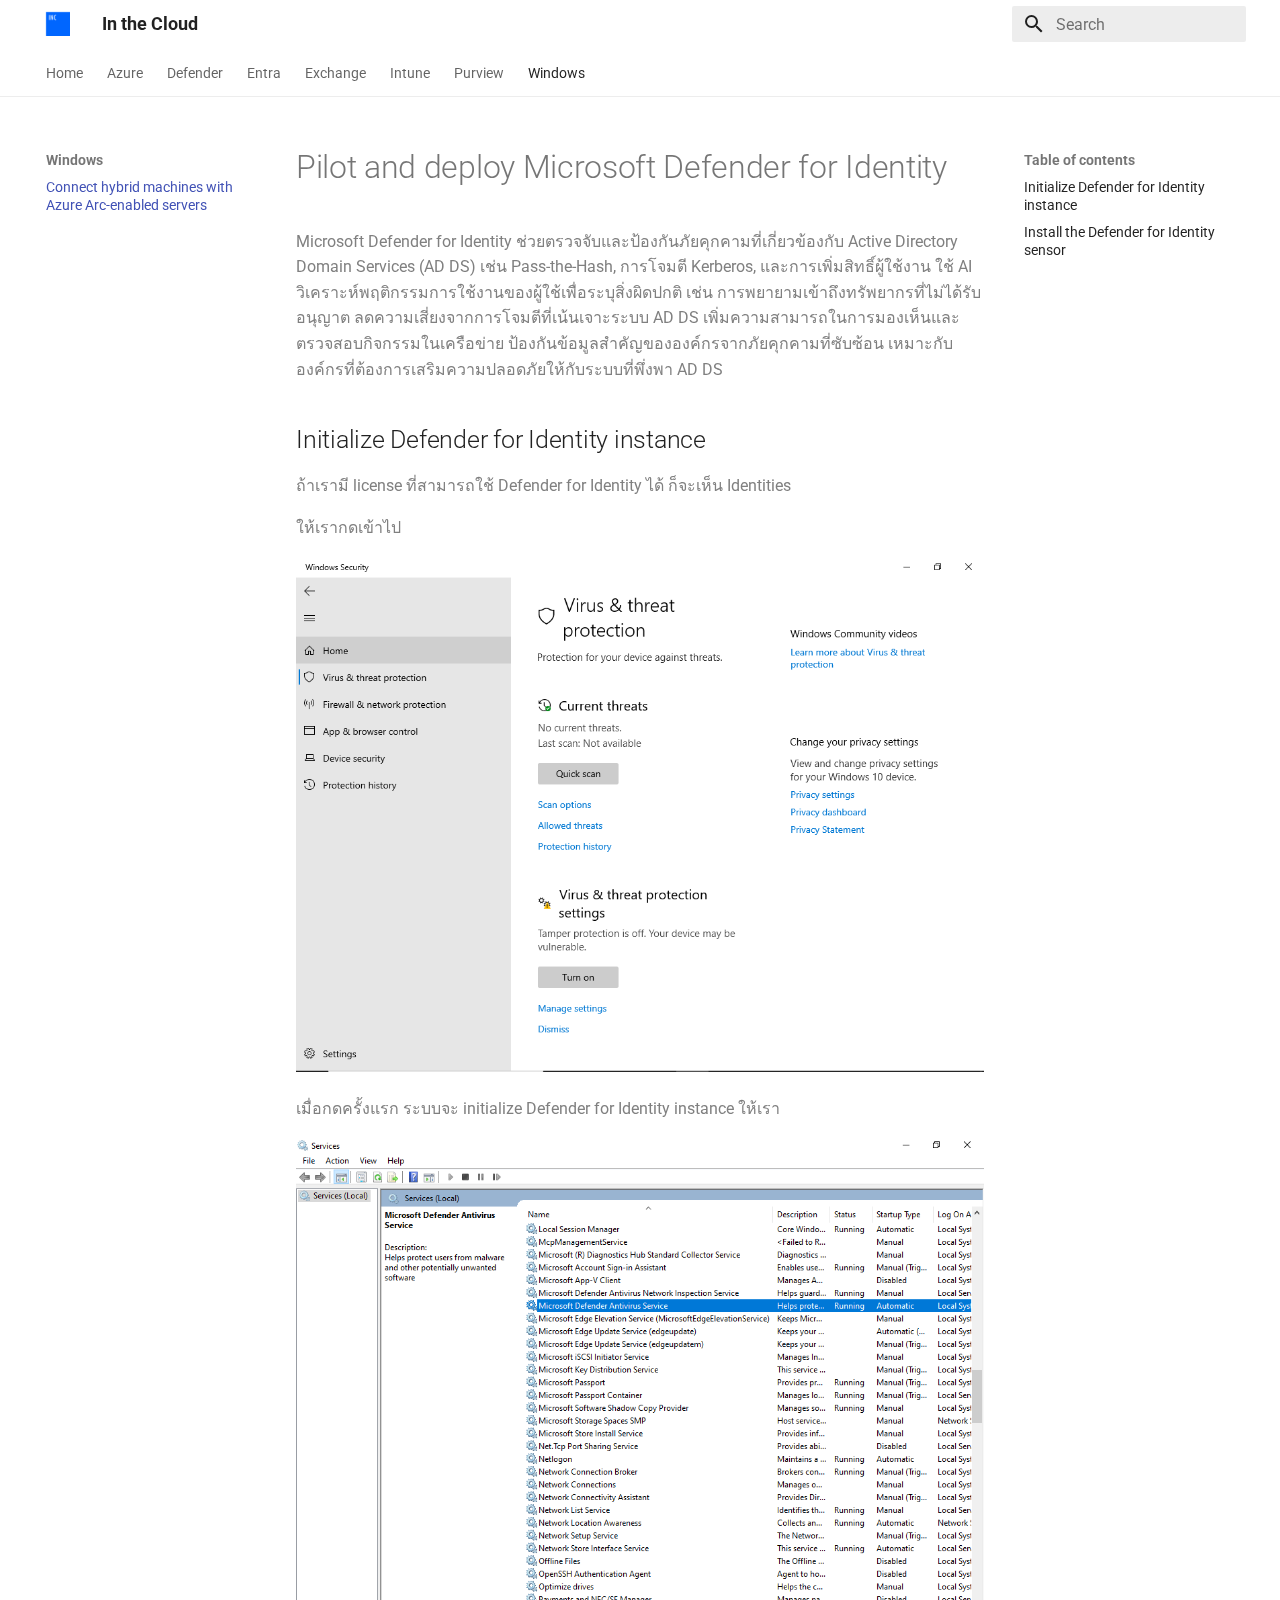
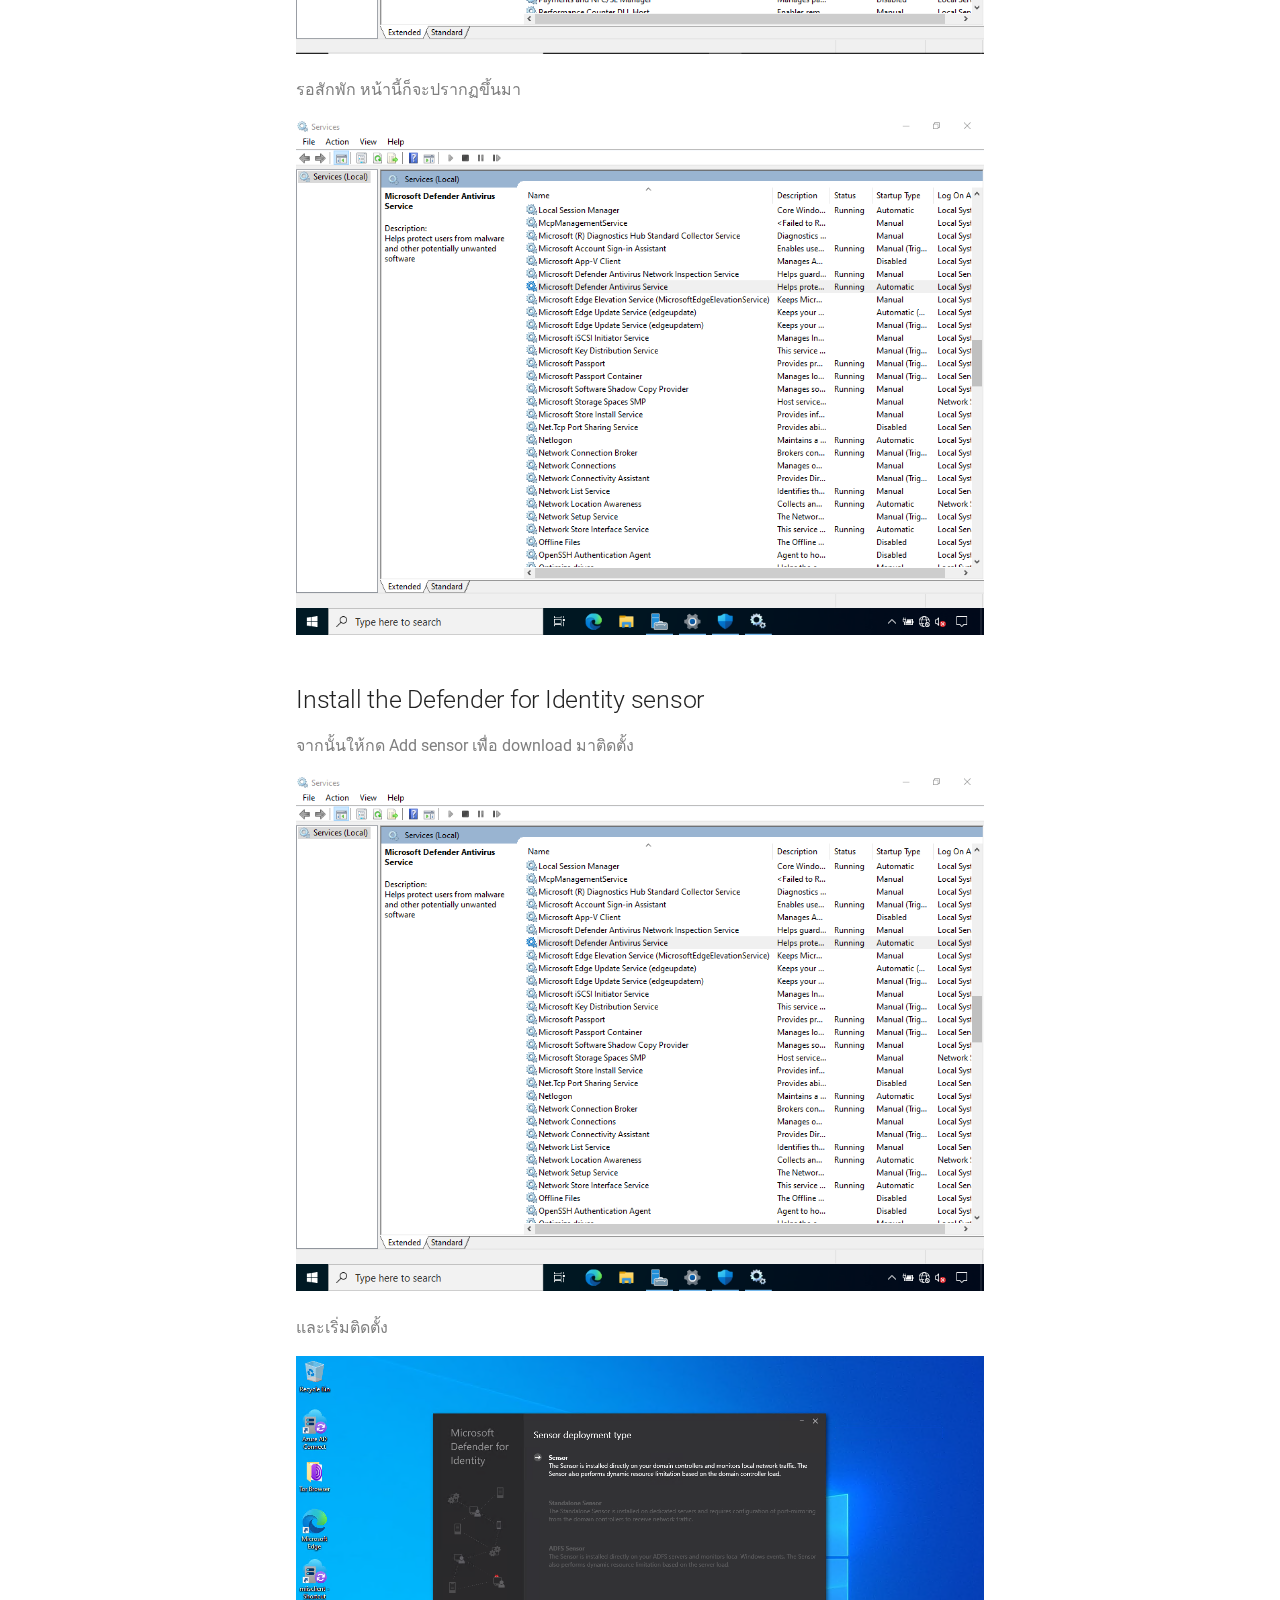
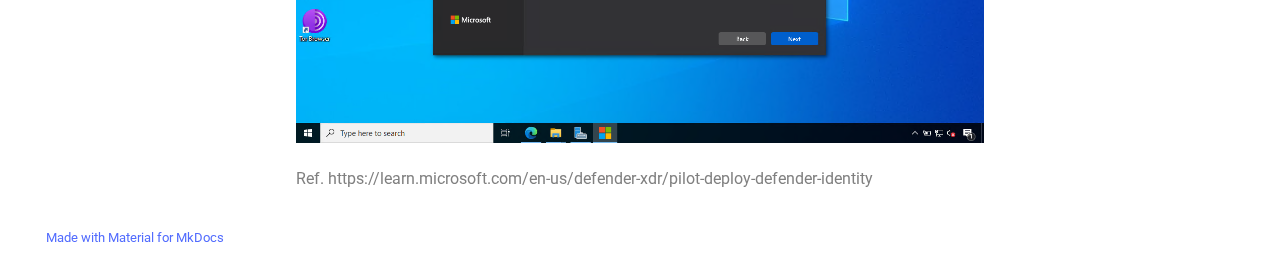
==== ms/defender/Pilot and deploy Microsoft Defender for Identity/index.html @ 85df4d13 "Deployed  with MkDocs version: 1.6.0" ====
<!doctype html>
<html lang="en" class="no-js">
  <head>
    
      <meta charset="utf-8">
      <meta name="viewport" content="width=device-width,initial-scale=1">
      
      
      
        <link rel="canonical" href="https://inthecloud.co.th/cog/ms/defender/Pilot%20and%20deploy%20Microsoft%20Defender%20for%20Identity/">
      
      
        <link rel="prev" href="./">
      
      
      
      <link rel="icon" href="../../../assets/images/favicon.png">
      <meta name="generator" content="mkdocs-1.6.0, mkdocs-material-9.5.24">
    
    
      
        <title>Connect hybrid machines with Azure Arc-enabled servers - In the Cloud</title>
      
    
    
      <link rel="stylesheet" href="../../../assets/stylesheets/main.6543a935.min.css">
      
        
        <link rel="stylesheet" href="../../../assets/stylesheets/palette.06af60db.min.css">
      
      


    
    
      
    
    
      
        
        
        <link rel="preconnect" href="https://fonts.gstatic.com" crossorigin>
        <link rel="stylesheet" href="https://fonts.googleapis.com/css?family=Roboto:300,300i,400,400i,700,700i%7CRoboto+Mono:400,400i,700,700i&display=fallback">
        <style>:root{--md-text-font:"Roboto";--md-code-font:"Roboto Mono"}</style>
      
    
    
      <link rel="stylesheet" href="../../../stylesheets/extra.css">
    
    <script>__md_scope=new URL("../../..",location),__md_hash=e=>[...e].reduce((e,_)=>(e<<5)-e+_.charCodeAt(0),0),__md_get=(e,_=localStorage,t=__md_scope)=>JSON.parse(_.getItem(t.pathname+"."+e)),__md_set=(e,_,t=localStorage,a=__md_scope)=>{try{t.setItem(a.pathname+"."+e,JSON.stringify(_))}catch(e){}}</script>
    
      

    
    
    
  </head>
  
  
    
    
    
    
    
    <body dir="ltr" data-md-color-scheme="default" data-md-color-primary="white" data-md-color-accent="indigo">
  
    
    <input class="md-toggle" data-md-toggle="drawer" type="checkbox" id="__drawer" autocomplete="off">
    <input class="md-toggle" data-md-toggle="search" type="checkbox" id="__search" autocomplete="off">
    <label class="md-overlay" for="__drawer"></label>
    <div data-md-component="skip">
      
        
        <a href="#pilot-and-deploy-microsoft-defender-for-identity" class="md-skip">
          Skip to content
        </a>
      
    </div>
    <div data-md-component="announce">
      
    </div>
    
    
      

<header class="md-header" data-md-component="header">
  <nav class="md-header__inner md-grid" aria-label="Header">
    <a href="../../.." title="In the Cloud" class="md-header__button md-logo" aria-label="In the Cloud" data-md-component="logo">
      
  <img src="../../../assets/logo.png" alt="logo">

    </a>
    <label class="md-header__button md-icon" for="__drawer">
      
      <svg xmlns="http://www.w3.org/2000/svg" viewBox="0 0 24 24"><path d="M3 6h18v2H3V6m0 5h18v2H3v-2m0 5h18v2H3v-2Z"/></svg>
    </label>
    <div class="md-header__title" data-md-component="header-title">
      <div class="md-header__ellipsis">
        <div class="md-header__topic">
          <span class="md-ellipsis">
            In the Cloud
          </span>
        </div>
        <div class="md-header__topic" data-md-component="header-topic">
          <span class="md-ellipsis">
            
              Connect hybrid machines with Azure Arc-enabled servers
            
          </span>
        </div>
      </div>
    </div>
    
      
    
    
    
    
      <label class="md-header__button md-icon" for="__search">
        
        <svg xmlns="http://www.w3.org/2000/svg" viewBox="0 0 24 24"><path d="M9.5 3A6.5 6.5 0 0 1 16 9.5c0 1.61-.59 3.09-1.56 4.23l.27.27h.79l5 5-1.5 1.5-5-5v-.79l-.27-.27A6.516 6.516 0 0 1 9.5 16 6.5 6.5 0 0 1 3 9.5 6.5 6.5 0 0 1 9.5 3m0 2C7 5 5 7 5 9.5S7 14 9.5 14 14 12 14 9.5 12 5 9.5 5Z"/></svg>
      </label>
      <div class="md-search" data-md-component="search" role="dialog">
  <label class="md-search__overlay" for="__search"></label>
  <div class="md-search__inner" role="search">
    <form class="md-search__form" name="search">
      <input type="text" class="md-search__input" name="query" aria-label="Search" placeholder="Search" autocapitalize="off" autocorrect="off" autocomplete="off" spellcheck="false" data-md-component="search-query" required>
      <label class="md-search__icon md-icon" for="__search">
        
        <svg xmlns="http://www.w3.org/2000/svg" viewBox="0 0 24 24"><path d="M9.5 3A6.5 6.5 0 0 1 16 9.5c0 1.61-.59 3.09-1.56 4.23l.27.27h.79l5 5-1.5 1.5-5-5v-.79l-.27-.27A6.516 6.516 0 0 1 9.5 16 6.5 6.5 0 0 1 3 9.5 6.5 6.5 0 0 1 9.5 3m0 2C7 5 5 7 5 9.5S7 14 9.5 14 14 12 14 9.5 12 5 9.5 5Z"/></svg>
        
        <svg xmlns="http://www.w3.org/2000/svg" viewBox="0 0 24 24"><path d="M20 11v2H8l5.5 5.5-1.42 1.42L4.16 12l7.92-7.92L13.5 5.5 8 11h12Z"/></svg>
      </label>
      <nav class="md-search__options" aria-label="Search">
        
        <button type="reset" class="md-search__icon md-icon" title="Clear" aria-label="Clear" tabindex="-1">
          
          <svg xmlns="http://www.w3.org/2000/svg" viewBox="0 0 24 24"><path d="M19 6.41 17.59 5 12 10.59 6.41 5 5 6.41 10.59 12 5 17.59 6.41 19 12 13.41 17.59 19 19 17.59 13.41 12 19 6.41Z"/></svg>
        </button>
      </nav>
      
    </form>
    <div class="md-search__output">
      <div class="md-search__scrollwrap" data-md-scrollfix>
        <div class="md-search-result" data-md-component="search-result">
          <div class="md-search-result__meta">
            Initializing search
          </div>
          <ol class="md-search-result__list" role="presentation"></ol>
        </div>
      </div>
    </div>
  </div>
</div>
    
    
  </nav>
  
</header>
    
    <div class="md-container" data-md-component="container">
      
      
        
          
            
<nav class="md-tabs" aria-label="Tabs" data-md-component="tabs">
  <div class="md-grid">
    <ul class="md-tabs__list">
      
        
  
  
  
    <li class="md-tabs__item">
      <a href="../../.." class="md-tabs__link">
        
  
    
  
  Home

      </a>
    </li>
  

      
        
  
  
  
    
    
      <li class="md-tabs__item">
        <a href="./" class="md-tabs__link">
          
  
  Azure

        </a>
      </li>
    
  

      
        
  
  
  
    
    
      <li class="md-tabs__item">
        <a href="./" class="md-tabs__link">
          
  
  Defender

        </a>
      </li>
    
  

      
        
  
  
  
    
    
      <li class="md-tabs__item">
        <a href="./" class="md-tabs__link">
          
  
  Entra

        </a>
      </li>
    
  

      
        
  
  
  
    
    
      <li class="md-tabs__item">
        <a href="./" class="md-tabs__link">
          
  
  Exchange

        </a>
      </li>
    
  

      
        
  
  
  
    
    
      <li class="md-tabs__item">
        <a href="./" class="md-tabs__link">
          
  
  Intune

        </a>
      </li>
    
  

      
        
  
  
  
    
    
      <li class="md-tabs__item">
        <a href="./" class="md-tabs__link">
          
  
  Purview

        </a>
      </li>
    
  

      
        
  
  
    
  
  
    
    
      <li class="md-tabs__item md-tabs__item--active">
        <a href="./" class="md-tabs__link">
          
  
  Windows

        </a>
      </li>
    
  

      
    </ul>
  </div>
</nav>
          
        
      
      <main class="md-main" data-md-component="main">
        <div class="md-main__inner md-grid">
          
            
              
              <div class="md-sidebar md-sidebar--primary" data-md-component="sidebar" data-md-type="navigation" >
                <div class="md-sidebar__scrollwrap">
                  <div class="md-sidebar__inner">
                    


  


<nav class="md-nav md-nav--primary md-nav--lifted" aria-label="Navigation" data-md-level="0">
  <label class="md-nav__title" for="__drawer">
    <a href="../../.." title="In the Cloud" class="md-nav__button md-logo" aria-label="In the Cloud" data-md-component="logo">
      
  <img src="../../../assets/logo.png" alt="logo">

    </a>
    In the Cloud
  </label>
  
  <ul class="md-nav__list" data-md-scrollfix>
    
      
      
  
  
  
  
    <li class="md-nav__item">
      <a href="../../.." class="md-nav__link">
        
  
  <span class="md-ellipsis">
    Home
  </span>
  

      </a>
    </li>
  

    
      
      
  
  
  
  
    
    
    
      
      
    
    
    <li class="md-nav__item md-nav__item--nested">
      
        
        
        <input class="md-nav__toggle md-toggle " type="checkbox" id="__nav_2" >
        
          
          <label class="md-nav__link" for="__nav_2" id="__nav_2_label" tabindex="0">
            
  
  <span class="md-ellipsis">
    Azure
  </span>
  

            <span class="md-nav__icon md-icon"></span>
          </label>
        
        <nav class="md-nav" data-md-level="1" aria-labelledby="__nav_2_label" aria-expanded="false">
          <label class="md-nav__title" for="__nav_2">
            <span class="md-nav__icon md-icon"></span>
            Azure
          </label>
          <ul class="md-nav__list" data-md-scrollfix>
            
              
                
  
  
    
  
  
  
    <li class="md-nav__item md-nav__item--active">
      
      <input class="md-nav__toggle md-toggle" type="checkbox" id="__toc">
      
      
        
      
      
        <label class="md-nav__link md-nav__link--active" for="__toc">
          
  
  <span class="md-ellipsis">
    Connect hybrid machines with Azure Arc-enabled servers
  </span>
  

          <span class="md-nav__icon md-icon"></span>
        </label>
      
      <a href="./" class="md-nav__link md-nav__link--active">
        
  
  <span class="md-ellipsis">
    Connect hybrid machines with Azure Arc-enabled servers
  </span>
  

      </a>
      
        

<nav class="md-nav md-nav--secondary" aria-label="Table of contents">
  
  
  
    
  
  
    <label class="md-nav__title" for="__toc">
      <span class="md-nav__icon md-icon"></span>
      Table of contents
    </label>
    <ul class="md-nav__list" data-md-component="toc" data-md-scrollfix>
      
        <li class="md-nav__item">
  <a href="#initialize-defender-for-identity-instance" class="md-nav__link">
    <span class="md-ellipsis">
      Initialize Defender for Identity instance
    </span>
  </a>
  
</li>
      
        <li class="md-nav__item">
  <a href="#install-the-defender-for-identity-sensor" class="md-nav__link">
    <span class="md-ellipsis">
      Install the Defender for Identity sensor
    </span>
  </a>
  
</li>
      
    </ul>
  
</nav>
      
    </li>
  

              
            
              
                
  
  
    
  
  
  
    <li class="md-nav__item md-nav__item--active">
      
      <input class="md-nav__toggle md-toggle" type="checkbox" id="__toc">
      
      
        
      
      
        <label class="md-nav__link md-nav__link--active" for="__toc">
          
  
  <span class="md-ellipsis">
    Connect hybrid machines with Azure Arc-enabled servers
  </span>
  

          <span class="md-nav__icon md-icon"></span>
        </label>
      
      <a href="./" class="md-nav__link md-nav__link--active">
        
  
  <span class="md-ellipsis">
    Connect hybrid machines with Azure Arc-enabled servers
  </span>
  

      </a>
      
        

<nav class="md-nav md-nav--secondary" aria-label="Table of contents">
  
  
  
    
  
  
    <label class="md-nav__title" for="__toc">
      <span class="md-nav__icon md-icon"></span>
      Table of contents
    </label>
    <ul class="md-nav__list" data-md-component="toc" data-md-scrollfix>
      
        <li class="md-nav__item">
  <a href="#initialize-defender-for-identity-instance" class="md-nav__link">
    <span class="md-ellipsis">
      Initialize Defender for Identity instance
    </span>
  </a>
  
</li>
      
        <li class="md-nav__item">
  <a href="#install-the-defender-for-identity-sensor" class="md-nav__link">
    <span class="md-ellipsis">
      Install the Defender for Identity sensor
    </span>
  </a>
  
</li>
      
    </ul>
  
</nav>
      
    </li>
  

              
            
          </ul>
        </nav>
      
    </li>
  

    
      
      
  
  
  
  
    
    
    
      
      
    
    
    <li class="md-nav__item md-nav__item--nested">
      
        
        
        <input class="md-nav__toggle md-toggle " type="checkbox" id="__nav_3" >
        
          
          <label class="md-nav__link" for="__nav_3" id="__nav_3_label" tabindex="0">
            
  
  <span class="md-ellipsis">
    Defender
  </span>
  

            <span class="md-nav__icon md-icon"></span>
          </label>
        
        <nav class="md-nav" data-md-level="1" aria-labelledby="__nav_3_label" aria-expanded="false">
          <label class="md-nav__title" for="__nav_3">
            <span class="md-nav__icon md-icon"></span>
            Defender
          </label>
          <ul class="md-nav__list" data-md-scrollfix>
            
              
                
  
  
    
  
  
  
    <li class="md-nav__item md-nav__item--active">
      
      <input class="md-nav__toggle md-toggle" type="checkbox" id="__toc">
      
      
        
      
      
        <label class="md-nav__link md-nav__link--active" for="__toc">
          
  
  <span class="md-ellipsis">
    Connect hybrid machines with Azure Arc-enabled servers
  </span>
  

          <span class="md-nav__icon md-icon"></span>
        </label>
      
      <a href="./" class="md-nav__link md-nav__link--active">
        
  
  <span class="md-ellipsis">
    Connect hybrid machines with Azure Arc-enabled servers
  </span>
  

      </a>
      
        

<nav class="md-nav md-nav--secondary" aria-label="Table of contents">
  
  
  
    
  
  
    <label class="md-nav__title" for="__toc">
      <span class="md-nav__icon md-icon"></span>
      Table of contents
    </label>
    <ul class="md-nav__list" data-md-component="toc" data-md-scrollfix>
      
        <li class="md-nav__item">
  <a href="#initialize-defender-for-identity-instance" class="md-nav__link">
    <span class="md-ellipsis">
      Initialize Defender for Identity instance
    </span>
  </a>
  
</li>
      
        <li class="md-nav__item">
  <a href="#install-the-defender-for-identity-sensor" class="md-nav__link">
    <span class="md-ellipsis">
      Install the Defender for Identity sensor
    </span>
  </a>
  
</li>
      
    </ul>
  
</nav>
      
    </li>
  

              
            
          </ul>
        </nav>
      
    </li>
  

    
      
      
  
  
  
  
    
    
    
      
      
    
    
    <li class="md-nav__item md-nav__item--nested">
      
        
        
        <input class="md-nav__toggle md-toggle " type="checkbox" id="__nav_4" >
        
          
          <label class="md-nav__link" for="__nav_4" id="__nav_4_label" tabindex="0">
            
  
  <span class="md-ellipsis">
    Entra
  </span>
  

            <span class="md-nav__icon md-icon"></span>
          </label>
        
        <nav class="md-nav" data-md-level="1" aria-labelledby="__nav_4_label" aria-expanded="false">
          <label class="md-nav__title" for="__nav_4">
            <span class="md-nav__icon md-icon"></span>
            Entra
          </label>
          <ul class="md-nav__list" data-md-scrollfix>
            
              
                
  
  
    
  
  
  
    <li class="md-nav__item md-nav__item--active">
      
      <input class="md-nav__toggle md-toggle" type="checkbox" id="__toc">
      
      
        
      
      
        <label class="md-nav__link md-nav__link--active" for="__toc">
          
  
  <span class="md-ellipsis">
    Connect hybrid machines with Azure Arc-enabled servers
  </span>
  

          <span class="md-nav__icon md-icon"></span>
        </label>
      
      <a href="./" class="md-nav__link md-nav__link--active">
        
  
  <span class="md-ellipsis">
    Connect hybrid machines with Azure Arc-enabled servers
  </span>
  

      </a>
      
        

<nav class="md-nav md-nav--secondary" aria-label="Table of contents">
  
  
  
    
  
  
    <label class="md-nav__title" for="__toc">
      <span class="md-nav__icon md-icon"></span>
      Table of contents
    </label>
    <ul class="md-nav__list" data-md-component="toc" data-md-scrollfix>
      
        <li class="md-nav__item">
  <a href="#initialize-defender-for-identity-instance" class="md-nav__link">
    <span class="md-ellipsis">
      Initialize Defender for Identity instance
    </span>
  </a>
  
</li>
      
        <li class="md-nav__item">
  <a href="#install-the-defender-for-identity-sensor" class="md-nav__link">
    <span class="md-ellipsis">
      Install the Defender for Identity sensor
    </span>
  </a>
  
</li>
      
    </ul>
  
</nav>
      
    </li>
  

              
            
          </ul>
        </nav>
      
    </li>
  

    
      
      
  
  
  
  
    
    
    
      
      
    
    
    <li class="md-nav__item md-nav__item--nested">
      
        
        
        <input class="md-nav__toggle md-toggle " type="checkbox" id="__nav_5" >
        
          
          <label class="md-nav__link" for="__nav_5" id="__nav_5_label" tabindex="0">
            
  
  <span class="md-ellipsis">
    Exchange
  </span>
  

            <span class="md-nav__icon md-icon"></span>
          </label>
        
        <nav class="md-nav" data-md-level="1" aria-labelledby="__nav_5_label" aria-expanded="false">
          <label class="md-nav__title" for="__nav_5">
            <span class="md-nav__icon md-icon"></span>
            Exchange
          </label>
          <ul class="md-nav__list" data-md-scrollfix>
            
              
                
  
  
    
  
  
  
    <li class="md-nav__item md-nav__item--active">
      
      <input class="md-nav__toggle md-toggle" type="checkbox" id="__toc">
      
      
        
      
      
        <label class="md-nav__link md-nav__link--active" for="__toc">
          
  
  <span class="md-ellipsis">
    Connect hybrid machines with Azure Arc-enabled servers
  </span>
  

          <span class="md-nav__icon md-icon"></span>
        </label>
      
      <a href="./" class="md-nav__link md-nav__link--active">
        
  
  <span class="md-ellipsis">
    Connect hybrid machines with Azure Arc-enabled servers
  </span>
  

      </a>
      
        

<nav class="md-nav md-nav--secondary" aria-label="Table of contents">
  
  
  
    
  
  
    <label class="md-nav__title" for="__toc">
      <span class="md-nav__icon md-icon"></span>
      Table of contents
    </label>
    <ul class="md-nav__list" data-md-component="toc" data-md-scrollfix>
      
        <li class="md-nav__item">
  <a href="#initialize-defender-for-identity-instance" class="md-nav__link">
    <span class="md-ellipsis">
      Initialize Defender for Identity instance
    </span>
  </a>
  
</li>
      
        <li class="md-nav__item">
  <a href="#install-the-defender-for-identity-sensor" class="md-nav__link">
    <span class="md-ellipsis">
      Install the Defender for Identity sensor
    </span>
  </a>
  
</li>
      
    </ul>
  
</nav>
      
    </li>
  

              
            
          </ul>
        </nav>
      
    </li>
  

    
      
      
  
  
  
  
    
    
    
      
      
    
    
    <li class="md-nav__item md-nav__item--nested">
      
        
        
        <input class="md-nav__toggle md-toggle " type="checkbox" id="__nav_6" >
        
          
          <label class="md-nav__link" for="__nav_6" id="__nav_6_label" tabindex="0">
            
  
  <span class="md-ellipsis">
    Intune
  </span>
  

            <span class="md-nav__icon md-icon"></span>
          </label>
        
        <nav class="md-nav" data-md-level="1" aria-labelledby="__nav_6_label" aria-expanded="false">
          <label class="md-nav__title" for="__nav_6">
            <span class="md-nav__icon md-icon"></span>
            Intune
          </label>
          <ul class="md-nav__list" data-md-scrollfix>
            
              
                
  
  
    
  
  
  
    <li class="md-nav__item md-nav__item--active">
      
      <input class="md-nav__toggle md-toggle" type="checkbox" id="__toc">
      
      
        
      
      
        <label class="md-nav__link md-nav__link--active" for="__toc">
          
  
  <span class="md-ellipsis">
    Connect hybrid machines with Azure Arc-enabled servers
  </span>
  

          <span class="md-nav__icon md-icon"></span>
        </label>
      
      <a href="./" class="md-nav__link md-nav__link--active">
        
  
  <span class="md-ellipsis">
    Connect hybrid machines with Azure Arc-enabled servers
  </span>
  

      </a>
      
        

<nav class="md-nav md-nav--secondary" aria-label="Table of contents">
  
  
  
    
  
  
    <label class="md-nav__title" for="__toc">
      <span class="md-nav__icon md-icon"></span>
      Table of contents
    </label>
    <ul class="md-nav__list" data-md-component="toc" data-md-scrollfix>
      
        <li class="md-nav__item">
  <a href="#initialize-defender-for-identity-instance" class="md-nav__link">
    <span class="md-ellipsis">
      Initialize Defender for Identity instance
    </span>
  </a>
  
</li>
      
        <li class="md-nav__item">
  <a href="#install-the-defender-for-identity-sensor" class="md-nav__link">
    <span class="md-ellipsis">
      Install the Defender for Identity sensor
    </span>
  </a>
  
</li>
      
    </ul>
  
</nav>
      
    </li>
  

              
            
          </ul>
        </nav>
      
    </li>
  

    
      
      
  
  
  
  
    
    
    
      
      
    
    
    <li class="md-nav__item md-nav__item--nested">
      
        
        
        <input class="md-nav__toggle md-toggle " type="checkbox" id="__nav_7" >
        
          
          <label class="md-nav__link" for="__nav_7" id="__nav_7_label" tabindex="0">
            
  
  <span class="md-ellipsis">
    Purview
  </span>
  

            <span class="md-nav__icon md-icon"></span>
          </label>
        
        <nav class="md-nav" data-md-level="1" aria-labelledby="__nav_7_label" aria-expanded="false">
          <label class="md-nav__title" for="__nav_7">
            <span class="md-nav__icon md-icon"></span>
            Purview
          </label>
          <ul class="md-nav__list" data-md-scrollfix>
            
              
                
  
  
    
  
  
  
    <li class="md-nav__item md-nav__item--active">
      
      <input class="md-nav__toggle md-toggle" type="checkbox" id="__toc">
      
      
        
      
      
        <label class="md-nav__link md-nav__link--active" for="__toc">
          
  
  <span class="md-ellipsis">
    Connect hybrid machines with Azure Arc-enabled servers
  </span>
  

          <span class="md-nav__icon md-icon"></span>
        </label>
      
      <a href="./" class="md-nav__link md-nav__link--active">
        
  
  <span class="md-ellipsis">
    Connect hybrid machines with Azure Arc-enabled servers
  </span>
  

      </a>
      
        

<nav class="md-nav md-nav--secondary" aria-label="Table of contents">
  
  
  
    
  
  
    <label class="md-nav__title" for="__toc">
      <span class="md-nav__icon md-icon"></span>
      Table of contents
    </label>
    <ul class="md-nav__list" data-md-component="toc" data-md-scrollfix>
      
        <li class="md-nav__item">
  <a href="#initialize-defender-for-identity-instance" class="md-nav__link">
    <span class="md-ellipsis">
      Initialize Defender for Identity instance
    </span>
  </a>
  
</li>
      
        <li class="md-nav__item">
  <a href="#install-the-defender-for-identity-sensor" class="md-nav__link">
    <span class="md-ellipsis">
      Install the Defender for Identity sensor
    </span>
  </a>
  
</li>
      
    </ul>
  
</nav>
      
    </li>
  

              
            
          </ul>
        </nav>
      
    </li>
  

    
      
      
  
  
    
  
  
  
    
    
    
      
        
        
      
      
    
    
    <li class="md-nav__item md-nav__item--active md-nav__item--section md-nav__item--nested">
      
        
        
        <input class="md-nav__toggle md-toggle " type="checkbox" id="__nav_8" checked>
        
          
          <label class="md-nav__link" for="__nav_8" id="__nav_8_label" tabindex="">
            
  
  <span class="md-ellipsis">
    Windows
  </span>
  

            <span class="md-nav__icon md-icon"></span>
          </label>
        
        <nav class="md-nav" data-md-level="1" aria-labelledby="__nav_8_label" aria-expanded="true">
          <label class="md-nav__title" for="__nav_8">
            <span class="md-nav__icon md-icon"></span>
            Windows
          </label>
          <ul class="md-nav__list" data-md-scrollfix>
            
              
                
  
  
    
  
  
  
    <li class="md-nav__item md-nav__item--active">
      
      <input class="md-nav__toggle md-toggle" type="checkbox" id="__toc">
      
      
        
      
      
        <label class="md-nav__link md-nav__link--active" for="__toc">
          
  
  <span class="md-ellipsis">
    Connect hybrid machines with Azure Arc-enabled servers
  </span>
  

          <span class="md-nav__icon md-icon"></span>
        </label>
      
      <a href="./" class="md-nav__link md-nav__link--active">
        
  
  <span class="md-ellipsis">
    Connect hybrid machines with Azure Arc-enabled servers
  </span>
  

      </a>
      
        

<nav class="md-nav md-nav--secondary" aria-label="Table of contents">
  
  
  
    
  
  
    <label class="md-nav__title" for="__toc">
      <span class="md-nav__icon md-icon"></span>
      Table of contents
    </label>
    <ul class="md-nav__list" data-md-component="toc" data-md-scrollfix>
      
        <li class="md-nav__item">
  <a href="#initialize-defender-for-identity-instance" class="md-nav__link">
    <span class="md-ellipsis">
      Initialize Defender for Identity instance
    </span>
  </a>
  
</li>
      
        <li class="md-nav__item">
  <a href="#install-the-defender-for-identity-sensor" class="md-nav__link">
    <span class="md-ellipsis">
      Install the Defender for Identity sensor
    </span>
  </a>
  
</li>
      
    </ul>
  
</nav>
      
    </li>
  

              
            
          </ul>
        </nav>
      
    </li>
  

    
  </ul>
</nav>
                  </div>
                </div>
              </div>
            
            
              
              <div class="md-sidebar md-sidebar--secondary" data-md-component="sidebar" data-md-type="toc" >
                <div class="md-sidebar__scrollwrap">
                  <div class="md-sidebar__inner">
                    

<nav class="md-nav md-nav--secondary" aria-label="Table of contents">
  
  
  
    
  
  
    <label class="md-nav__title" for="__toc">
      <span class="md-nav__icon md-icon"></span>
      Table of contents
    </label>
    <ul class="md-nav__list" data-md-component="toc" data-md-scrollfix>
      
        <li class="md-nav__item">
  <a href="#initialize-defender-for-identity-instance" class="md-nav__link">
    <span class="md-ellipsis">
      Initialize Defender for Identity instance
    </span>
  </a>
  
</li>
      
        <li class="md-nav__item">
  <a href="#install-the-defender-for-identity-sensor" class="md-nav__link">
    <span class="md-ellipsis">
      Install the Defender for Identity sensor
    </span>
  </a>
  
</li>
      
    </ul>
  
</nav>
                  </div>
                </div>
              </div>
            
          
          
            <div class="md-content" data-md-component="content">
              <article class="md-content__inner md-typeset">
                
                  


<h1 id="pilot-and-deploy-microsoft-defender-for-identity">Pilot and deploy Microsoft Defender for Identity</h1>
<p>Microsoft Defender for Identity ช่วยตรวจจับและป้องกันภัยคุกคามที่เกี่ยวข้องกับ Active Directory Domain Services (AD DS) เช่น Pass-the-Hash, การโจมตี Kerberos, และการเพิ่มสิทธิ์ผู้ใช้งาน ใช้ AI วิเคราะห์พฤติกรรมการใช้งานของผู้ใช้เพื่อระบุสิ่งผิดปกติ เช่น การพยายามเข้าถึงทรัพยากรที่ไม่ได้รับอนุญาต ลดความเสี่ยงจากการโจมตีที่เน้นเจาะระบบ AD DS เพิ่มความสามารถในการมองเห็นและตรวจสอบกิจกรรมในเครือข่าย ป้องกันข้อมูลสำคัญขององค์กรจากภัยคุกคามที่ซับซ้อน เหมาะกับองค์กรที่ต้องการเสริมความปลอดภัยให้กับระบบที่พึ่งพา AD DS</p>
<h2 id="initialize-defender-for-identity-instance">Initialize Defender for Identity instance</h2>
<p>ถ้าเรามี license ที่สามารถใช้ Defender for Identity ได้ ก็จะเห็น Identities</p>
<p>ให้เรากดเข้าไป</p>
<p><img alt="alt text" src="../image-9.png" /></p>
<p>เมื่อกดครั้งแรก ระบบจะ initialize Defender for Identity instance ให้เรา</p>
<p><img alt="alt text" src="../image-10.png" /></p>
<p>รอสักพัก หน้านี้ก็จะปรากฏขึ้นมา</p>
<p><img alt="alt text" src="../image-8.png" /></p>
<h2 id="install-the-defender-for-identity-sensor">Install the Defender for Identity sensor</h2>
<p>จากนั้นให้กด Add sensor เพื่อ download มาติดตั้ง</p>
<p><img alt="alt text" src="../image-7.png" /></p>
<p>และเริ่มติดตั้ง</p>
<p><img alt="alt text" src="../image-4.png" /></p>
<p>Ref. https://learn.microsoft.com/en-us/defender-xdr/pilot-deploy-defender-identity</p>












                
              </article>
            </div>
          
          
<script>var target=document.getElementById(location.hash.slice(1));target&&target.name&&(target.checked=target.name.startsWith("__tabbed_"))</script>
        </div>
        
          <button type="button" class="md-top md-icon" data-md-component="top" hidden>
  
  <svg xmlns="http://www.w3.org/2000/svg" viewBox="0 0 24 24"><path d="M13 20h-2V8l-5.5 5.5-1.42-1.42L12 4.16l7.92 7.92-1.42 1.42L13 8v12Z"/></svg>
  Back to top
</button>
        
      </main>
      
        <footer class="md-footer">
  
  <div class="md-footer-meta md-typeset">
    <div class="md-footer-meta__inner md-grid">
      <div class="md-copyright">
  
  
    Made with
    <a href="https://squidfunk.github.io/mkdocs-material/" target="_blank" rel="noopener">
      Material for MkDocs
    </a>
  
</div>
      
    </div>
  </div>
</footer>
      
    </div>
    <div class="md-dialog" data-md-component="dialog">
      <div class="md-dialog__inner md-typeset"></div>
    </div>
    
    
    <script id="__config" type="application/json">{"base": "../../..", "features": ["navigation.tabs", "navigation.path", "navigation.top"], "search": "../../../assets/javascripts/workers/search.b8dbb3d2.min.js", "translations": {"clipboard.copied": "Copied to clipboard", "clipboard.copy": "Copy to clipboard", "search.result.more.one": "1 more on this page", "search.result.more.other": "# more on this page", "search.result.none": "No matching documents", "search.result.one": "1 matching document", "search.result.other": "# matching documents", "search.result.placeholder": "Type to start searching", "search.result.term.missing": "Missing", "select.version": "Select version"}}</script>
    
    
      <script src="../../../assets/javascripts/bundle.081f42fc.min.js"></script>
      
    
  </body>
</html>
---- assets/stylesheets/main.6543a935.min.css ----
@charset "UTF-8";html{-webkit-text-size-adjust:none;-moz-text-size-adjust:none;text-size-adjust:none;box-sizing:border-box}*,:after,:before{box-sizing:inherit}@media (prefers-reduced-motion){*,:after,:before{transition:none!important}}body{margin:0}a,button,input,label{-webkit-tap-highlight-color:transparent}a{color:inherit;text-decoration:none}hr{border:0;box-sizing:initial;display:block;height:.05rem;overflow:visible;padding:0}small{font-size:80%}sub,sup{line-height:1em}img{border-style:none}table{border-collapse:initial;border-spacing:0}td,th{font-weight:400;vertical-align:top}button{background:#0000;border:0;font-family:inherit;font-size:inherit;margin:0;padding:0}input{border:0;outline:none}:root{--md-primary-fg-color:#4051b5;--md-primary-fg-color--light:#5d6cc0;--md-primary-fg-color--dark:#303fa1;--md-primary-bg-color:#fff;--md-primary-bg-color--light:#ffffffb3;--md-accent-fg-color:#526cfe;--md-accent-fg-color--transparent:#526cfe1a;--md-accent-bg-color:#fff;--md-accent-bg-color--light:#ffffffb3}[data-md-color-scheme=default]{color-scheme:light}[data-md-color-scheme=default] img[src$="#gh-dark-mode-only"],[data-md-color-scheme=default] img[src$="#only-dark"]{display:none}:root,[data-md-color-scheme=default]{--md-hue:225deg;--md-default-fg-color:#000000de;--md-default-fg-color--light:#0000008a;--md-default-fg-color--lighter:#00000052;--md-default-fg-color--lightest:#00000012;--md-default-bg-color:#fff;--md-default-bg-color--light:#ffffffb3;--md-default-bg-color--lighter:#ffffff4d;--md-default-bg-color--lightest:#ffffff1f;--md-code-fg-color:#36464e;--md-code-bg-color:#f5f5f5;--md-code-hl-color:#4287ff;--md-code-hl-color--light:#4287ff1a;--md-code-hl-number-color:#d52a2a;--md-code-hl-special-color:#db1457;--md-code-hl-function-color:#a846b9;--md-code-hl-constant-color:#6e59d9;--md-code-hl-keyword-color:#3f6ec6;--md-code-hl-string-color:#1c7d4d;--md-code-hl-name-color:var(--md-code-fg-color);--md-code-hl-operator-color:var(--md-default-fg-color--light);--md-code-hl-punctuation-color:var(--md-default-fg-color--light);--md-code-hl-comment-color:var(--md-default-fg-color--light);--md-code-hl-generic-color:var(--md-default-fg-color--light);--md-code-hl-variable-color:var(--md-default-fg-color--light);--md-typeset-color:var(--md-default-fg-color);--md-typeset-a-color:var(--md-primary-fg-color);--md-typeset-del-color:#f5503d26;--md-typeset-ins-color:#0bd57026;--md-typeset-kbd-color:#fafafa;--md-typeset-kbd-accent-color:#fff;--md-typeset-kbd-border-color:#b8b8b8;--md-typeset-mark-color:#ffff0080;--md-typeset-table-color:#0000001f;--md-typeset-table-color--light:rgba(0,0,0,.035);--md-admonition-fg-color:var(--md-default-fg-color);--md-admonition-bg-color:var(--md-default-bg-color);--md-warning-fg-color:#000000de;--md-warning-bg-color:#ff9;--md-footer-fg-color:#fff;--md-footer-fg-color--light:#ffffffb3;--md-footer-fg-color--lighter:#ffffff73;--md-footer-bg-color:#000000de;--md-footer-bg-color--dark:#00000052;--md-shadow-z1:0 0.2rem 0.5rem #0000000d,0 0 0.05rem #0000001a;--md-shadow-z2:0 0.2rem 0.5rem #0000001a,0 0 0.05rem #00000040;--md-shadow-z3:0 0.2rem 0.5rem #0003,0 0 0.05rem #00000059}.md-icon svg{fill:currentcolor;display:block;height:1.2rem;width:1.2rem}body{-webkit-font-smoothing:antialiased;-moz-osx-font-smoothing:grayscale;--md-text-font-family:var(--md-text-font,_),-apple-system,BlinkMacSystemFont,Helvetica,Arial,sans-serif;--md-code-font-family:var(--md-code-font,_),SFMono-Regular,Consolas,Menlo,monospace}aside,body,input{font-feature-settings:"kern","liga";color:var(--md-typeset-color);font-family:var(--md-text-font-family)}code,kbd,pre{font-feature-settings:"kern";font-family:var(--md-code-font-family)}:root{--md-typeset-table-sort-icon:url('data:image/svg+xml;charset=utf-8,<svg xmlns="http://www.w3.org/2000/svg" viewBox="0 0 24 24"><path d="m18 21-4-4h3V7h-3l4-4 4 4h-3v10h3M2 19v-2h10v2M2 13v-2h7v2M2 7V5h4v2H2Z"/></svg>');--md-typeset-table-sort-icon--asc:url('data:image/svg+xml;charset=utf-8,<svg xmlns="http://www.w3.org/2000/svg" viewBox="0 0 24 24"><path d="M19 17h3l-4 4-4-4h3V3h2M2 17h10v2H2M6 5v2H2V5m0 6h7v2H2v-2Z"/></svg>');--md-typeset-table-sort-icon--desc:url('data:image/svg+xml;charset=utf-8,<svg xmlns="http://www.w3.org/2000/svg" viewBox="0 0 24 24"><path d="M19 7h3l-4-4-4 4h3v14h2M2 17h10v2H2M6 5v2H2V5m0 6h7v2H2v-2Z"/></svg>')}.md-typeset{-webkit-print-color-adjust:exact;color-adjust:exact;font-size:.8rem;line-height:1.6}@media print{.md-typeset{font-size:.68rem}}.md-typeset blockquote,.md-typeset dl,.md-typeset figure,.md-typeset ol,.md-typeset pre,.md-typeset ul{margin-bottom:1em;margin-top:1em}.md-typeset h1{color:var(--md-default-fg-color--light);font-size:2em;line-height:1.3;margin:0 0 1.25em}.md-typeset h1,.md-typeset h2{font-weight:300;letter-spacing:-.01em}.md-typeset h2{font-size:1.5625em;line-height:1.4;margin:1.6em 0 .64em}.md-typeset h3{font-size:1.25em;font-weight:400;letter-spacing:-.01em;line-height:1.5;margin:1.6em 0 .8em}.md-typeset h2+h3{margin-top:.8em}.md-typeset h4{font-weight:700;letter-spacing:-.01em;margin:1em 0}.md-typeset h5,.md-typeset h6{color:var(--md-default-fg-color--light);font-size:.8em;font-weight:700;letter-spacing:-.01em;margin:1.25em 0}.md-typeset h5{text-transform:uppercase}.md-typeset hr{border-bottom:.05rem solid var(--md-default-fg-color--lightest);display:flow-root;margin:1.5em 0}.md-typeset a{color:var(--md-typeset-a-color);word-break:break-word}.md-typeset a,.md-typeset a:before{transition:color 125ms}.md-typeset a:focus,.md-typeset a:hover{color:var(--md-accent-fg-color)}.md-typeset a:focus code,.md-typeset a:hover code{background-color:var(--md-accent-fg-color--transparent)}.md-typeset a code{color:currentcolor;transition:background-color 125ms}.md-typeset a.focus-visible{outline-color:var(--md-accent-fg-color);outline-offset:.2rem}.md-typeset code,.md-typeset kbd,.md-typeset pre{color:var(--md-code-fg-color);direction:ltr;font-variant-ligatures:none}@media print{.md-typeset code,.md-typeset kbd,.md-typeset pre{white-space:pre-wrap}}.md-typeset code{background-color:var(--md-code-bg-color);border-radius:.1rem;-webkit-box-decoration-break:clone;box-decoration-break:clone;font-size:.85em;padding:0 .2941176471em;word-break:break-word}.md-typeset code:not(.focus-visible){-webkit-tap-highlight-color:transparent;outline:none}.md-typeset pre{display:flow-root;line-height:1.4;position:relative}.md-typeset pre>code{-webkit-box-decoration-break:slice;box-decoration-break:slice;box-shadow:none;display:block;margin:0;outline-color:var(--md-accent-fg-color);overflow:auto;padding:.7720588235em 1.1764705882em;scrollbar-color:var(--md-default-fg-color--lighter) #0000;scrollbar-width:thin;touch-action:auto;word-break:normal}.md-typeset pre>code:hover{scrollbar-color:var(--md-accent-fg-color) #0000}.md-typeset pre>code::-webkit-scrollbar{height:.2rem;width:.2rem}.md-typeset pre>code::-webkit-scrollbar-thumb{background-color:var(--md-default-fg-color--lighter)}.md-typeset pre>code::-webkit-scrollbar-thumb:hover{background-color:var(--md-accent-fg-color)}.md-typeset kbd{background-color:var(--md-typeset-kbd-color);border-radius:.1rem;box-shadow:0 .1rem 0 .05rem var(--md-typeset-kbd-border-color),0 .1rem 0 var(--md-typeset-kbd-border-color),0 -.1rem .2rem var(--md-typeset-kbd-accent-color) inset;color:var(--md-default-fg-color);display:inline-block;font-size:.75em;padding:0 .6666666667em;vertical-align:text-top;word-break:break-word}.md-typeset mark{background-color:var(--md-typeset-mark-color);-webkit-box-decoration-break:clone;box-decoration-break:clone;color:inherit;word-break:break-word}.md-typeset abbr{border-bottom:.05rem dotted var(--md-default-fg-color--light);cursor:help;text-decoration:none}.md-typeset small{opacity:.75}[dir=ltr] .md-typeset sub,[dir=ltr] .md-typeset sup{margin-left:.078125em}[dir=rtl] .md-typeset sub,[dir=rtl] .md-typeset sup{margin-right:.078125em}[dir=ltr] .md-typeset blockquote{padding-left:.6rem}[dir=rtl] .md-typeset blockquote{padding-right:.6rem}[dir=ltr] .md-typeset blockquote{border-left:.2rem solid var(--md-default-fg-color--lighter)}[dir=rtl] .md-typeset blockquote{border-right:.2rem solid var(--md-default-fg-color--lighter)}.md-typeset blockquote{color:var(--md-default-fg-color--light);margin-left:0;margin-right:0}.md-typeset ul{list-style-type:disc}[dir=ltr] .md-typeset ol,[dir=ltr] .md-typeset ul{margin-left:.625em}[dir=rtl] .md-typeset ol,[dir=rtl] .md-typeset ul{margin-right:.625em}.md-typeset ol,.md-typeset ul{padding:0}.md-typeset ol:not([hidden]),.md-typeset ul:not([hidden]){display:flow-root}.md-typeset ol ol,.md-typeset ul ol{list-style-type:lower-alpha}.md-typeset ol ol ol,.md-typeset ul ol ol{list-style-type:lower-roman}[dir=ltr] .md-typeset ol li,[dir=ltr] .md-typeset ul li{margin-left:1.25em}[dir=rtl] .md-typeset ol li,[dir=rtl] .md-typeset ul li{margin-right:1.25em}.md-typeset ol li,.md-typeset ul li{margin-bottom:.5em}.md-typeset ol li blockquote,.md-typeset ol li p,.md-typeset ul li blockquote,.md-typeset ul li p{margin:.5em 0}.md-typeset ol li:last-child,.md-typeset ul li:last-child{margin-bottom:0}[dir=ltr] .md-typeset ol li ol,[dir=ltr] .md-typeset ol li ul,[dir=ltr] .md-typeset ul li ol,[dir=ltr] .md-typeset ul li ul{margin-left:.625em}[dir=rtl] .md-typeset ol li ol,[dir=rtl] .md-typeset ol li ul,[dir=rtl] .md-typeset ul li ol,[dir=rtl] .md-typeset ul li ul{margin-right:.625em}.md-typeset ol li ol,.md-typeset ol li ul,.md-typeset ul li ol,.md-typeset ul li ul{margin-bottom:.5em;margin-top:.5em}[dir=ltr] .md-typeset dd{margin-left:1.875em}[dir=rtl] .md-typeset dd{margin-right:1.875em}.md-typeset dd{margin-bottom:1.5em;margin-top:1em}.md-typeset img,.md-typeset svg,.md-typeset video{height:auto;max-width:100%}.md-typeset img[align=left]{margin:1em 1em 1em 0}.md-typeset img[align=right]{margin:1em 0 1em 1em}.md-typeset img[align]:only-child{margin-top:0}.md-typeset figure{display:flow-root;margin:1em auto;max-width:100%;text-align:center;width:-moz-fit-content;width:fit-content}.md-typeset figure img{display:block;margin:0 auto}.md-typeset figcaption{font-style:italic;margin:1em auto;max-width:24rem}.md-typeset iframe{max-width:100%}.md-typeset table:not([class]){background-color:var(--md-default-bg-color);border:.05rem solid var(--md-typeset-table-color);border-radius:.1rem;display:inline-block;font-size:.64rem;max-width:100%;overflow:auto;touch-action:auto}@media print{.md-typeset table:not([class]){display:table}}.md-typeset table:not([class])+*{margin-top:1.5em}.md-typeset table:not([class]) td>:first-child,.md-typeset table:not([class]) th>:first-child{margin-top:0}.md-typeset table:not([class]) td>:last-child,.md-typeset table:not([class]) th>:last-child{margin-bottom:0}.md-typeset table:not([class]) td:not([align]),.md-typeset table:not([class]) th:not([align]){text-align:left}[dir=rtl] .md-typeset table:not([class]) td:not([align]),[dir=rtl] .md-typeset table:not([class]) th:not([align]){text-align:right}.md-typeset table:not([class]) th{font-weight:700;min-width:5rem;padding:.9375em 1.25em;vertical-align:top}.md-typeset table:not([class]) td{border-top:.05rem solid var(--md-typeset-table-color);padding:.9375em 1.25em;vertical-align:top}.md-typeset table:not([class]) tbody tr{transition:background-color 125ms}.md-typeset table:not([class]) tbody tr:hover{background-color:var(--md-typeset-table-color--light);box-shadow:0 .05rem 0 var(--md-default-bg-color) inset}.md-typeset table:not([class]) a{word-break:normal}.md-typeset table th[role=columnheader]{cursor:pointer}[dir=ltr] .md-typeset table th[role=columnheader]:after{margin-left:.5em}[dir=rtl] .md-typeset table th[role=columnheader]:after{margin-right:.5em}.md-typeset table th[role=columnheader]:after{content:"";display:inline-block;height:1.2em;-webkit-mask-image:var(--md-typeset-table-sort-icon);mask-image:var(--md-typeset-table-sort-icon);-webkit-mask-repeat:no-repeat;mask-repeat:no-repeat;-webkit-mask-size:contain;mask-size:contain;transition:background-color 125ms;vertical-align:text-bottom;width:1.2em}.md-typeset table th[role=columnheader]:hover:after{background-color:var(--md-default-fg-color--lighter)}.md-typeset table th[role=columnheader][aria-sort=ascending]:after{background-color:var(--md-default-fg-color--light);-webkit-mask-image:var(--md-typeset-table-sort-icon--asc);mask-image:var(--md-typeset-table-sort-icon--asc)}.md-typeset table th[role=columnheader][aria-sort=descending]:after{background-color:var(--md-default-fg-color--light);-webkit-mask-image:var(--md-typeset-table-sort-icon--desc);mask-image:var(--md-typeset-table-sort-icon--desc)}.md-typeset__scrollwrap{margin:1em -.8rem;overflow-x:auto;touch-action:auto}.md-typeset__table{display:inline-block;margin-bottom:.5em;padding:0 .8rem}@media print{.md-typeset__table{display:block}}html .md-typeset__table table{display:table;margin:0;overflow:hidden;width:100%}@media screen and (max-width:44.984375em){.md-content__inner>pre{margin:1em -.8rem}.md-content__inner>pre code{border-radius:0}}.md-typeset .md-author{border-radius:100%;display:block;flex-shrink:0;height:1.6rem;overflow:hidden;position:relative;transition:color 125ms,transform 125ms;width:1.6rem}.md-typeset .md-author img{display:block}.md-typeset .md-author--more{background:var(--md-default-fg-color--lightest);color:var(--md-default-fg-color--lighter);font-size:.6rem;font-weight:700;line-height:1.6rem;text-align:center}.md-typeset .md-author--long{height:2.4rem;width:2.4rem}.md-typeset a.md-author{transform:scale(1)}.md-typeset a.md-author img{border-radius:100%;filter:grayscale(100%) opacity(75%);transition:filter 125ms}.md-typeset a.md-author:focus,.md-typeset a.md-author:hover{transform:scale(1.1);z-index:1}.md-typeset a.md-author:focus img,.md-typeset a.md-author:hover img{filter:grayscale(0)}.md-banner{background-color:var(--md-footer-bg-color);color:var(--md-footer-fg-color);overflow:auto}@media print{.md-banner{display:none}}.md-banner--warning{background-color:var(--md-warning-bg-color);color:var(--md-warning-fg-color)}.md-banner__inner{font-size:.7rem;margin:.6rem auto;padding:0 .8rem}[dir=ltr] .md-banner__button{float:right}[dir=rtl] .md-banner__button{float:left}.md-banner__button{color:inherit;cursor:pointer;transition:opacity .25s}.no-js .md-banner__button{display:none}.md-banner__button:hover{opacity:.7}html{font-size:125%;height:100%;overflow-x:hidden}@media screen and (min-width:100em){html{font-size:137.5%}}@media screen and (min-width:125em){html{font-size:150%}}body{background-color:var(--md-default-bg-color);display:flex;flex-direction:column;font-size:.5rem;min-height:100%;position:relative;width:100%}@media print{body{display:block}}@media screen and (max-width:59.984375em){body[data-md-scrolllock]{position:fixed}}.md-grid{margin-left:auto;margin-right:auto;max-width:61rem}.md-container{display:flex;flex-direction:column;flex-grow:1}@media print{.md-container{display:block}}.md-main{flex-grow:1}.md-main__inner{display:flex;height:100%;margin-top:1.5rem}.md-ellipsis{overflow:hidden;text-overflow:ellipsis}.md-toggle{display:none}.md-option{height:0;opacity:0;position:absolute;width:0}.md-option:checked+label:not([hidden]){display:block}.md-option.focus-visible+label{outline-color:var(--md-accent-fg-color);outline-style:auto}.md-skip{background-color:var(--md-default-fg-color);border-radius:.1rem;color:var(--md-default-bg-color);font-size:.64rem;margin:.5rem;opacity:0;outline-color:var(--md-accent-fg-color);padding:.3rem .5rem;position:fixed;transform:translateY(.4rem);z-index:-1}.md-skip:focus{opacity:1;transform:translateY(0);transition:transform .25s cubic-bezier(.4,0,.2,1),opacity 175ms 75ms;z-index:10}@page{margin:25mm}:root{--md-clipboard-icon:url('data:image/svg+xml;charset=utf-8,<svg xmlns="http://www.w3.org/2000/svg" viewBox="0 0 24 24"><path d="M19 21H8V7h11m0-2H8a2 2 0 0 0-2 2v14a2 2 0 0 0 2 2h11a2 2 0 0 0 2-2V7a2 2 0 0 0-2-2m-3-4H4a2 2 0 0 0-2 2v14h2V3h12V1Z"/></svg>')}.md-clipboard{border-radius:.1rem;color:var(--md-default-fg-color--lightest);cursor:pointer;height:1.5em;outline-color:var(--md-accent-fg-color);outline-offset:.1rem;position:absolute;right:.5em;top:.5em;transition:color .25s;width:1.5em;z-index:1}@media print{.md-clipboard{display:none}}.md-clipboard:not(.focus-visible){-webkit-tap-highlight-color:transparent;outline:none}:hover>.md-clipboard{color:var(--md-default-fg-color--light)}.md-clipboard:focus,.md-clipboard:hover{color:var(--md-accent-fg-color)}.md-clipboard:after{background-color:currentcolor;content:"";display:block;height:1.125em;margin:0 auto;-webkit-mask-image:var(--md-clipboard-icon);mask-image:var(--md-clipboard-icon);-webkit-mask-position:center;mask-position:center;-webkit-mask-repeat:no-repeat;mask-repeat:no-repeat;-webkit-mask-size:contain;mask-size:contain;width:1.125em}.md-clipboard--inline{cursor:pointer}.md-clipboard--inline code{transition:color .25s,background-color .25s}.md-clipboard--inline:focus code,.md-clipboard--inline:hover code{background-color:var(--md-accent-fg-color--transparent);color:var(--md-accent-fg-color)}.md-typeset .md-code__content{display:grid}@keyframes consent{0%{opacity:0;transform:translateY(100%)}to{opacity:1;transform:translateY(0)}}@keyframes overlay{0%{opacity:0}to{opacity:1}}.md-consent__overlay{animation:overlay .25s both;-webkit-backdrop-filter:blur(.1rem);backdrop-filter:blur(.1rem);background-color:#0000008a;height:100%;opacity:1;position:fixed;top:0;width:100%;z-index:5}.md-consent__inner{animation:consent .5s cubic-bezier(.1,.7,.1,1) both;background-color:var(--md-default-bg-color);border:0;border-radius:.1rem;bottom:0;box-shadow:0 0 .2rem #0000001a,0 .2rem .4rem #0003;max-height:100%;overflow:auto;padding:0;position:fixed;width:100%;z-index:5}.md-consent__form{padding:.8rem}.md-consent__settings{display:none;margin:1em 0}input:checked+.md-consent__settings{display:block}.md-consent__controls{margin-bottom:.8rem}.md-typeset .md-consent__controls .md-button{display:inline}@media screen and (max-width:44.984375em){.md-typeset .md-consent__controls .md-button{display:block;margin-top:.4rem;text-align:center;width:100%}}.md-consent label{cursor:pointer}.md-content{flex-grow:1;min-width:0}.md-content__inner{margin:0 .8rem 1.2rem;padding-top:.6rem}@media screen and (min-width:76.25em){[dir=ltr] .md-sidebar--primary:not([hidden])~.md-content>.md-content__inner{margin-left:1.2rem}[dir=ltr] .md-sidebar--secondary:not([hidden])~.md-content>.md-content__inner,[dir=rtl] .md-sidebar--primary:not([hidden])~.md-content>.md-content__inner{margin-right:1.2rem}[dir=rtl] .md-sidebar--secondary:not([hidden])~.md-content>.md-content__inner{margin-left:1.2rem}}.md-content__inner:before{content:"";display:block;height:.4rem}.md-content__inner>:last-child{margin-bottom:0}[dir=ltr] .md-content__button{float:right}[dir=rtl] .md-content__button{float:left}[dir=ltr] .md-content__button{margin-left:.4rem}[dir=rtl] .md-content__button{margin-right:.4rem}.md-content__button{margin:.4rem 0;padding:0}@media print{.md-content__button{display:none}}.md-typeset .md-content__button{color:var(--md-default-fg-color--lighter)}.md-content__button svg{display:inline;vertical-align:top}[dir=rtl] .md-content__button svg{transform:scaleX(-1)}[dir=ltr] .md-dialog{right:.8rem}[dir=rtl] .md-dialog{left:.8rem}.md-dialog{background-color:var(--md-default-fg-color);border-radius:.1rem;bottom:.8rem;box-shadow:var(--md-shadow-z3);min-width:11.1rem;opacity:0;padding:.4rem .6rem;pointer-events:none;position:fixed;transform:translateY(100%);transition:transform 0ms .4s,opacity .4s;z-index:4}@media print{.md-dialog{display:none}}.md-dialog--active{opacity:1;pointer-events:auto;transform:translateY(0);transition:transform .4s cubic-bezier(.075,.85,.175,1),opacity .4s}.md-dialog__inner{color:var(--md-default-bg-color);font-size:.7rem}.md-feedback{margin:2em 0 1em;text-align:center}.md-feedback fieldset{border:none;margin:0;padding:0}.md-feedback__title{font-weight:700;margin:1em auto}.md-feedback__inner{position:relative}.md-feedback__list{display:flex;flex-wrap:wrap;place-content:baseline center;position:relative}.md-feedback__list:hover .md-icon:not(:disabled){color:var(--md-default-fg-color--lighter)}:disabled .md-feedback__list{min-height:1.8rem}.md-feedback__icon{color:var(--md-default-fg-color--light);cursor:pointer;flex-shrink:0;margin:0 .1rem;transition:color 125ms}.md-feedback__icon:not(:disabled).md-icon:hover{color:var(--md-accent-fg-color)}.md-feedback__icon:disabled{color:var(--md-default-fg-color--lightest);pointer-events:none}.md-feedback__note{opacity:0;position:relative;transform:translateY(.4rem);transition:transform .4s cubic-bezier(.1,.7,.1,1),opacity .15s}.md-feedback__note>*{margin:0 auto;max-width:16rem}:disabled .md-feedback__note{opacity:1;transform:translateY(0)}.md-footer{background-color:var(--md-footer-bg-color);color:var(--md-footer-fg-color)}@media print{.md-footer{display:none}}.md-footer__inner{justify-content:space-between;overflow:auto;padding:.2rem}.md-footer__inner:not([hidden]){display:flex}.md-footer__link{align-items:end;display:flex;flex-grow:0.01;margin-bottom:.4rem;margin-top:1rem;max-width:100%;outline-color:var(--md-accent-fg-color);overflow:hidden;transition:opacity .25s}.md-footer__link:focus,.md-footer__link:hover{opacity:.7}[dir=rtl] .md-footer__link svg{transform:scaleX(-1)}@media screen and (max-width:44.984375em){.md-footer__link--prev{flex-shrink:0}.md-footer__link--prev .md-footer__title{display:none}}[dir=ltr] .md-footer__link--next{margin-left:auto}[dir=rtl] .md-footer__link--next{margin-right:auto}.md-footer__link--next{text-align:right}[dir=rtl] .md-footer__link--next{text-align:left}.md-footer__title{flex-grow:1;font-size:.9rem;margin-bottom:.7rem;max-width:calc(100% - 2.4rem);padding:0 1rem;white-space:nowrap}.md-footer__button{margin:.2rem;padding:.4rem}.md-footer__direction{font-size:.64rem;opacity:.7}.md-footer-meta{background-color:var(--md-footer-bg-color--dark)}.md-footer-meta__inner{display:flex;flex-wrap:wrap;justify-content:space-between;padding:.2rem}html .md-footer-meta.md-typeset a{color:var(--md-footer-fg-color--light)}html .md-footer-meta.md-typeset a:focus,html .md-footer-meta.md-typeset a:hover{color:var(--md-footer-fg-color)}.md-copyright{color:var(--md-footer-fg-color--lighter);font-size:.64rem;margin:auto .6rem;padding:.4rem 0;width:100%}@media screen and (min-width:45em){.md-copyright{width:auto}}.md-copyright__highlight{color:var(--md-footer-fg-color--light)}.md-social{display:inline-flex;gap:.2rem;margin:0 .4rem;padding:.2rem 0 .6rem}@media screen and (min-width:45em){.md-social{padding:.6rem 0}}.md-social__link{display:inline-block;height:1.6rem;text-align:center;width:1.6rem}.md-social__link:before{line-height:1.9}.md-social__link svg{fill:currentcolor;max-height:.8rem;vertical-align:-25%}.md-typeset .md-button{border:.1rem solid;border-radius:.1rem;color:var(--md-primary-fg-color);cursor:pointer;display:inline-block;font-weight:700;padding:.625em 2em;transition:color 125ms,background-color 125ms,border-color 125ms}.md-typeset .md-button--primary{background-color:var(--md-primary-fg-color);border-color:var(--md-primary-fg-color);color:var(--md-primary-bg-color)}.md-typeset .md-button:focus,.md-typeset .md-button:hover{background-color:var(--md-accent-fg-color);border-color:var(--md-accent-fg-color);color:var(--md-accent-bg-color)}[dir=ltr] .md-typeset .md-input{border-top-left-radius:.1rem}[dir=ltr] .md-typeset .md-input,[dir=rtl] .md-typeset .md-input{border-top-right-radius:.1rem}[dir=rtl] .md-typeset .md-input{border-top-left-radius:.1rem}.md-typeset .md-input{border-bottom:.1rem solid var(--md-default-fg-color--lighter);box-shadow:var(--md-shadow-z1);font-size:.8rem;height:1.8rem;padding:0 .6rem;transition:border .25s,box-shadow .25s}.md-typeset .md-input:focus,.md-typeset .md-input:hover{border-bottom-color:var(--md-accent-fg-color);box-shadow:var(--md-shadow-z2)}.md-typeset .md-input--stretch{width:100%}.md-header{background-color:var(--md-primary-fg-color);box-shadow:0 0 .2rem #0000,0 .2rem .4rem #0000;color:var(--md-primary-bg-color);display:block;left:0;position:sticky;right:0;top:0;z-index:4}@media print{.md-header{display:none}}.md-header[hidden]{transform:translateY(-100%);transition:transform .25s cubic-bezier(.8,0,.6,1),box-shadow .25s}.md-header--shadow{box-shadow:0 0 .2rem #0000001a,0 .2rem .4rem #0003;transition:transform .25s cubic-bezier(.1,.7,.1,1),box-shadow .25s}.md-header__inner{align-items:center;display:flex;padding:0 .2rem}.md-header__button{color:currentcolor;cursor:pointer;margin:.2rem;outline-color:var(--md-accent-fg-color);padding:.4rem;position:relative;transition:opacity .25s;vertical-align:middle;z-index:1}.md-header__button:hover{opacity:.7}.md-header__button:not([hidden]){display:inline-block}.md-header__button:not(.focus-visible){-webkit-tap-highlight-color:transparent;outline:none}.md-header__button.md-logo{margin:.2rem;padding:.4rem}@media screen and (max-width:76.234375em){.md-header__button.md-logo{display:none}}.md-header__button.md-logo img,.md-header__button.md-logo svg{fill:currentcolor;display:block;height:1.2rem;width:auto}@media screen and (min-width:60em){.md-header__button[for=__search]{display:none}}.no-js .md-header__button[for=__search]{display:none}[dir=rtl] .md-header__button[for=__search] svg{transform:scaleX(-1)}@media screen and (min-width:76.25em){.md-header__button[for=__drawer]{display:none}}.md-header__topic{display:flex;max-width:100%;position:absolute;transition:transform .4s cubic-bezier(.1,.7,.1,1),opacity .15s;white-space:nowrap}.md-header__topic+.md-header__topic{opacity:0;pointer-events:none;transform:translateX(1.25rem);transition:transform .4s cubic-bezier(1,.7,.1,.1),opacity .15s;z-index:-1}[dir=rtl] .md-header__topic+.md-header__topic{transform:translateX(-1.25rem)}.md-header__topic:first-child{font-weight:700}[dir=ltr] .md-header__title{margin-left:1rem;margin-right:.4rem}[dir=rtl] .md-header__title{margin-left:.4rem;margin-right:1rem}.md-header__title{flex-grow:1;font-size:.9rem;height:2.4rem;line-height:2.4rem}.md-header__title--active .md-header__topic{opacity:0;pointer-events:none;transform:translateX(-1.25rem);transition:transform .4s cubic-bezier(1,.7,.1,.1),opacity .15s;z-index:-1}[dir=rtl] .md-header__title--active .md-header__topic{transform:translateX(1.25rem)}.md-header__title--active .md-header__topic+.md-header__topic{opacity:1;pointer-events:auto;transform:translateX(0);transition:transform .4s cubic-bezier(.1,.7,.1,1),opacity .15s;z-index:0}.md-header__title>.md-header__ellipsis{height:100%;position:relative;width:100%}.md-header__option{display:flex;flex-shrink:0;max-width:100%;transition:max-width 0ms .25s,opacity .25s .25s;white-space:nowrap}[data-md-toggle=search]:checked~.md-header .md-header__option{max-width:0;opacity:0;transition:max-width 0ms,opacity 0ms}.md-header__option>input{bottom:0}.md-header__source{display:none}@media screen and (min-width:60em){[dir=ltr] .md-header__source{margin-left:1rem}[dir=rtl] .md-header__source{margin-right:1rem}.md-header__source{display:block;max-width:11.7rem;width:11.7rem}}@media screen and (min-width:76.25em){[dir=ltr] .md-header__source{margin-left:1.4rem}[dir=rtl] .md-header__source{margin-right:1.4rem}}.md-meta{color:var(--md-default-fg-color--light);font-size:.7rem;line-height:1.3}.md-meta__list{display:inline-flex;flex-wrap:wrap;list-style:none;margin:0;padding:0}.md-meta__item:not(:last-child):after{content:"·";margin-left:.2rem;margin-right:.2rem}.md-meta__link{color:var(--md-typeset-a-color)}.md-meta__link:focus,.md-meta__link:hover{color:var(--md-accent-fg-color)}.md-draft{background-color:#ff1744;border-radius:.125em;color:#fff;display:inline-block;font-weight:700;padding-left:.5714285714em;padding-right:.5714285714em}:root{--md-nav-icon--prev:url('data:image/svg+xml;charset=utf-8,<svg xmlns="http://www.w3.org/2000/svg" viewBox="0 0 24 24"><path d="M20 11v2H8l5.5 5.5-1.42 1.42L4.16 12l7.92-7.92L13.5 5.5 8 11h12Z"/></svg>');--md-nav-icon--next:url('data:image/svg+xml;charset=utf-8,<svg xmlns="http://www.w3.org/2000/svg" viewBox="0 0 24 24"><path d="M8.59 16.58 13.17 12 8.59 7.41 10 6l6 6-6 6-1.41-1.42Z"/></svg>');--md-toc-icon:url('data:image/svg+xml;charset=utf-8,<svg xmlns="http://www.w3.org/2000/svg" viewBox="0 0 24 24"><path d="M3 9h14V7H3v2m0 4h14v-2H3v2m0 4h14v-2H3v2m16 0h2v-2h-2v2m0-10v2h2V7h-2m0 6h2v-2h-2v2Z"/></svg>')}.md-nav{font-size:.7rem;line-height:1.3}.md-nav__title{color:var(--md-default-fg-color--light);display:block;font-weight:700;overflow:hidden;padding:0 .6rem;text-overflow:ellipsis}.md-nav__title .md-nav__button{display:none}.md-nav__title .md-nav__button img{height:100%;width:auto}.md-nav__title .md-nav__button.md-logo img,.md-nav__title .md-nav__button.md-logo svg{fill:currentcolor;display:block;height:2.4rem;max-width:100%;object-fit:contain;width:auto}.md-nav__list{list-style:none;margin:0;padding:0}.md-nav__link{align-items:flex-start;display:flex;gap:.4rem;margin-top:.625em;scroll-snap-align:start;transition:color 125ms}.md-nav__link--passed{color:var(--md-default-fg-color--light)}.md-nav__item .md-nav__link--active,.md-nav__item .md-nav__link--active code{color:var(--md-typeset-a-color)}.md-nav__link .md-ellipsis{position:relative}[dir=ltr] .md-nav__link .md-icon:last-child{margin-left:auto}[dir=rtl] .md-nav__link .md-icon:last-child{margin-right:auto}.md-nav__link svg{fill:currentcolor;flex-shrink:0;height:1.3em}.md-nav__link[for]:focus,.md-nav__link[for]:hover,.md-nav__link[href]:focus,.md-nav__link[href]:hover{color:var(--md-accent-fg-color);cursor:pointer}.md-nav__link.focus-visible{outline-color:var(--md-accent-fg-color);outline-offset:.2rem}.md-nav--primary .md-nav__link[for=__toc]{display:none}.md-nav--primary .md-nav__link[for=__toc] .md-icon:after{background-color:currentcolor;display:block;height:100%;-webkit-mask-image:var(--md-toc-icon);mask-image:var(--md-toc-icon);width:100%}.md-nav--primary .md-nav__link[for=__toc]~.md-nav{display:none}.md-nav__container>.md-nav__link{margin-top:0}.md-nav__container>.md-nav__link:first-child{flex-grow:1;min-width:0}.md-nav__icon{flex-shrink:0}.md-nav__source{display:none}@media screen and (max-width:76.234375em){.md-nav--primary,.md-nav--primary .md-nav{background-color:var(--md-default-bg-color);display:flex;flex-direction:column;height:100%;left:0;position:absolute;right:0;top:0;z-index:1}.md-nav--primary .md-nav__item,.md-nav--primary .md-nav__title{font-size:.8rem;line-height:1.5}.md-nav--primary .md-nav__title{background-color:var(--md-default-fg-color--lightest);color:var(--md-default-fg-color--light);cursor:pointer;height:5.6rem;line-height:2.4rem;padding:3rem .8rem .2rem;position:relative;white-space:nowrap}[dir=ltr] .md-nav--primary .md-nav__title .md-nav__icon{left:.4rem}[dir=rtl] .md-nav--primary .md-nav__title .md-nav__icon{right:.4rem}.md-nav--primary .md-nav__title .md-nav__icon{display:block;height:1.2rem;margin:.2rem;position:absolute;top:.4rem;width:1.2rem}.md-nav--primary .md-nav__title .md-nav__icon:after{background-color:currentcolor;content:"";display:block;height:100%;-webkit-mask-image:var(--md-nav-icon--prev);mask-image:var(--md-nav-icon--prev);-webkit-mask-position:center;mask-position:center;-webkit-mask-repeat:no-repeat;mask-repeat:no-repeat;-webkit-mask-size:contain;mask-size:contain;width:100%}.md-nav--primary .md-nav__title~.md-nav__list{background-color:var(--md-default-bg-color);box-shadow:0 .05rem 0 var(--md-default-fg-color--lightest) inset;overflow-y:auto;scroll-snap-type:y mandatory;touch-action:pan-y}.md-nav--primary .md-nav__title~.md-nav__list>:first-child{border-top:0}.md-nav--primary .md-nav__title[for=__drawer]{background-color:var(--md-primary-fg-color);color:var(--md-primary-bg-color);font-weight:700}.md-nav--primary .md-nav__title .md-logo{display:block;left:.2rem;margin:.2rem;padding:.4rem;position:absolute;right:.2rem;top:.2rem}.md-nav--primary .md-nav__list{flex:1}.md-nav--primary .md-nav__item{border-top:.05rem solid var(--md-default-fg-color--lightest)}.md-nav--primary .md-nav__item--active>.md-nav__link{color:var(--md-typeset-a-color)}.md-nav--primary .md-nav__item--active>.md-nav__link:focus,.md-nav--primary .md-nav__item--active>.md-nav__link:hover{color:var(--md-accent-fg-color)}.md-nav--primary .md-nav__link{margin-top:0;padding:.6rem .8rem}.md-nav--primary .md-nav__link svg{margin-top:.1em}.md-nav--primary .md-nav__link>.md-nav__link{padding:0}[dir=ltr] .md-nav--primary .md-nav__link .md-nav__icon{margin-right:-.2rem}[dir=rtl] .md-nav--primary .md-nav__link .md-nav__icon{margin-left:-.2rem}.md-nav--primary .md-nav__link .md-nav__icon{font-size:1.2rem;height:1.2rem;width:1.2rem}.md-nav--primary .md-nav__link .md-nav__icon:after{background-color:currentcolor;content:"";display:block;height:100%;-webkit-mask-image:var(--md-nav-icon--next);mask-image:var(--md-nav-icon--next);-webkit-mask-position:center;mask-position:center;-webkit-mask-repeat:no-repeat;mask-repeat:no-repeat;-webkit-mask-size:contain;mask-size:contain;width:100%}[dir=rtl] .md-nav--primary .md-nav__icon:after{transform:scale(-1)}.md-nav--primary .md-nav--secondary .md-nav{background-color:initial;position:static}[dir=ltr] .md-nav--primary .md-nav--secondary .md-nav .md-nav__link{padding-left:1.4rem}[dir=rtl] .md-nav--primary .md-nav--secondary .md-nav .md-nav__link{padding-right:1.4rem}[dir=ltr] .md-nav--primary .md-nav--secondary .md-nav .md-nav .md-nav__link{padding-left:2rem}[dir=rtl] .md-nav--primary .md-nav--secondary .md-nav .md-nav .md-nav__link{padding-right:2rem}[dir=ltr] .md-nav--primary .md-nav--secondary .md-nav .md-nav .md-nav .md-nav__link{padding-left:2.6rem}[dir=rtl] .md-nav--primary .md-nav--secondary .md-nav .md-nav .md-nav .md-nav__link{padding-right:2.6rem}[dir=ltr] .md-nav--primary .md-nav--secondary .md-nav .md-nav .md-nav .md-nav .md-nav__link{padding-left:3.2rem}[dir=rtl] .md-nav--primary .md-nav--secondary .md-nav .md-nav .md-nav .md-nav .md-nav__link{padding-right:3.2rem}.md-nav--secondary{background-color:initial}.md-nav__toggle~.md-nav{display:flex;opacity:0;transform:translateX(100%);transition:transform .25s cubic-bezier(.8,0,.6,1),opacity 125ms 50ms}[dir=rtl] .md-nav__toggle~.md-nav{transform:translateX(-100%)}.md-nav__toggle:checked~.md-nav{opacity:1;transform:translateX(0);transition:transform .25s cubic-bezier(.4,0,.2,1),opacity 125ms 125ms}.md-nav__toggle:checked~.md-nav>.md-nav__list{-webkit-backface-visibility:hidden;backface-visibility:hidden}}@media screen and (max-width:59.984375em){.md-nav--primary .md-nav__link[for=__toc]{display:flex}.md-nav--primary .md-nav__link[for=__toc] .md-icon:after{content:""}.md-nav--primary .md-nav__link[for=__toc]+.md-nav__link{display:none}.md-nav--primary .md-nav__link[for=__toc]~.md-nav{display:flex}.md-nav__source{background-color:var(--md-primary-fg-color--dark);color:var(--md-primary-bg-color);display:block;padding:0 .2rem}}@media screen and (min-width:60em) and (max-width:76.234375em){.md-nav--integrated .md-nav__link[for=__toc]{display:flex}.md-nav--integrated .md-nav__link[for=__toc] .md-icon:after{content:""}.md-nav--integrated .md-nav__link[for=__toc]+.md-nav__link{display:none}.md-nav--integrated .md-nav__link[for=__toc]~.md-nav{display:flex}}@media screen and (min-width:60em){.md-nav{margin-bottom:-.4rem}.md-nav--secondary .md-nav__title{background:var(--md-default-bg-color);box-shadow:0 0 .4rem .4rem var(--md-default-bg-color);position:sticky;top:0;z-index:1}.md-nav--secondary .md-nav__title[for=__toc]{scroll-snap-align:start}.md-nav--secondary .md-nav__title .md-nav__icon{display:none}[dir=ltr] .md-nav--secondary .md-nav__list{padding-left:.6rem}[dir=rtl] .md-nav--secondary .md-nav__list{padding-right:.6rem}.md-nav--secondary .md-nav__list{padding-bottom:.4rem}[dir=ltr] .md-nav--secondary .md-nav__item>.md-nav__link{margin-right:.4rem}[dir=rtl] .md-nav--secondary .md-nav__item>.md-nav__link{margin-left:.4rem}}@media screen and (min-width:76.25em){.md-nav{margin-bottom:-.4rem;transition:max-height .25s cubic-bezier(.86,0,.07,1)}.md-nav--primary .md-nav__title{background:var(--md-default-bg-color);box-shadow:0 0 .4rem .4rem var(--md-default-bg-color);position:sticky;top:0;z-index:1}.md-nav--primary .md-nav__title[for=__drawer]{scroll-snap-align:start}.md-nav--primary .md-nav__title .md-nav__icon{display:none}[dir=ltr] .md-nav--primary .md-nav__list{padding-left:.6rem}[dir=rtl] .md-nav--primary .md-nav__list{padding-right:.6rem}.md-nav--primary .md-nav__list{padding-bottom:.4rem}[dir=ltr] .md-nav--primary .md-nav__item>.md-nav__link{margin-right:.4rem}[dir=rtl] .md-nav--primary .md-nav__item>.md-nav__link{margin-left:.4rem}.md-nav__toggle~.md-nav{display:grid;grid-template-rows:0fr;opacity:0;transition:grid-template-rows .25s cubic-bezier(.86,0,.07,1),opacity .25s,visibility 0ms .25s;visibility:collapse}.md-nav__toggle~.md-nav>.md-nav__list{overflow:hidden}.md-nav__toggle.md-toggle--indeterminate~.md-nav,.md-nav__toggle:checked~.md-nav{grid-template-rows:1fr;opacity:1;transition:grid-template-rows .25s cubic-bezier(.86,0,.07,1),opacity .15s .1s,visibility 0ms;visibility:visible}.md-nav__toggle.md-toggle--indeterminate~.md-nav{transition:none}.md-nav__item--nested>.md-nav>.md-nav__title{display:none}.md-nav__item--section{display:block;margin:1.25em 0}.md-nav__item--section:last-child{margin-bottom:0}.md-nav__item--section>.md-nav__link{font-weight:700}.md-nav__item--section>.md-nav__link[for]{color:var(--md-default-fg-color--light)}.md-nav__item--section>.md-nav__link:not(.md-nav__container){pointer-events:none}.md-nav__item--section>.md-nav__link .md-icon,.md-nav__item--section>.md-nav__link>[for]{display:none}[dir=ltr] .md-nav__item--section>.md-nav{margin-left:-.6rem}[dir=rtl] .md-nav__item--section>.md-nav{margin-right:-.6rem}.md-nav__item--section>.md-nav{display:block;opacity:1;visibility:visible}.md-nav__item--section>.md-nav>.md-nav__list>.md-nav__item{padding:0}.md-nav__icon{border-radius:100%;height:.9rem;transition:background-color .25s;width:.9rem}.md-nav__icon:hover{background-color:var(--md-accent-fg-color--transparent)}.md-nav__icon:after{background-color:currentcolor;border-radius:100%;content:"";display:inline-block;height:100%;-webkit-mask-image:var(--md-nav-icon--next);mask-image:var(--md-nav-icon--next);-webkit-mask-position:center;mask-position:center;-webkit-mask-repeat:no-repeat;mask-repeat:no-repeat;-webkit-mask-size:contain;mask-size:contain;transition:transform .25s;vertical-align:-.1rem;width:100%}[dir=rtl] .md-nav__icon:after{transform:rotate(180deg)}.md-nav__item--nested .md-nav__toggle:checked~.md-nav__link .md-nav__icon:after,.md-nav__item--nested .md-toggle--indeterminate~.md-nav__link .md-nav__icon:after{transform:rotate(90deg)}.md-nav--lifted>.md-nav__list>.md-nav__item,.md-nav--lifted>.md-nav__title{display:none}.md-nav--lifted>.md-nav__list>.md-nav__item--active{display:block}.md-nav--lifted>.md-nav__list>.md-nav__item--active>.md-nav__link{background:var(--md-default-bg-color);box-shadow:0 0 .4rem .4rem var(--md-default-bg-color);margin-top:0;position:sticky;top:0;z-index:1}.md-nav--lifted>.md-nav__list>.md-nav__item--active>.md-nav__link:not(.md-nav__container){pointer-events:none}.md-nav--lifted>.md-nav__list>.md-nav__item--active.md-nav__item--section{margin:0}[dir=ltr] .md-nav--lifted>.md-nav__list>.md-nav__item>.md-nav:not(.md-nav--secondary){margin-left:-.6rem}[dir=rtl] .md-nav--lifted>.md-nav__list>.md-nav__item>.md-nav:not(.md-nav--secondary){margin-right:-.6rem}.md-nav--lifted>.md-nav__list>.md-nav__item>[for]{color:var(--md-default-fg-color--light)}.md-nav--lifted .md-nav[data-md-level="1"]{grid-template-rows:1fr;opacity:1;visibility:visible}[dir=ltr] .md-nav--integrated>.md-nav__list>.md-nav__item--active .md-nav--secondary{border-left:.05rem solid var(--md-primary-fg-color)}[dir=rtl] .md-nav--integrated>.md-nav__list>.md-nav__item--active .md-nav--secondary{border-right:.05rem solid var(--md-primary-fg-color)}.md-nav--integrated>.md-nav__list>.md-nav__item--active .md-nav--secondary{display:block;margin-bottom:1.25em;opacity:1;visibility:visible}.md-nav--integrated>.md-nav__list>.md-nav__item--active .md-nav--secondary>.md-nav__list{overflow:visible;padding-bottom:0}.md-nav--integrated>.md-nav__list>.md-nav__item--active .md-nav--secondary>.md-nav__title{display:none}}.md-pagination{font-size:.8rem;font-weight:700;gap:.4rem}.md-pagination,.md-pagination>*{align-items:center;display:flex;justify-content:center}.md-pagination>*{border-radius:.2rem;height:1.8rem;min-width:1.8rem;text-align:center}.md-pagination__current{background-color:var(--md-default-fg-color--lightest);color:var(--md-default-fg-color--light)}.md-pagination__link{transition:color 125ms,background-color 125ms}.md-pagination__link:focus,.md-pagination__link:hover{background-color:var(--md-accent-fg-color--transparent);color:var(--md-accent-fg-color)}.md-pagination__link:focus svg,.md-pagination__link:hover svg{color:var(--md-accent-fg-color)}.md-pagination__link.focus-visible{outline-color:var(--md-accent-fg-color);outline-offset:.2rem}.md-pagination__link svg{fill:currentcolor;color:var(--md-default-fg-color--lighter);display:block;max-height:100%;width:1.2rem}.md-post__back{border-bottom:.05rem solid var(--md-default-fg-color--lightest);margin-bottom:1.2rem;padding-bottom:1.2rem}@media screen and (max-width:76.234375em){.md-post__back{display:none}}[dir=rtl] .md-post__back svg{transform:scaleX(-1)}.md-post__authors{display:flex;flex-direction:column;gap:.6rem;margin:0 .6rem 1.2rem}.md-post .md-post__meta a{transition:color 125ms}.md-post .md-post__meta a:focus,.md-post .md-post__meta a:hover{color:var(--md-accent-fg-color)}.md-post__title{color:var(--md-default-fg-color--light);font-weight:700}.md-post--excerpt{margin-bottom:3.2rem}.md-post--excerpt .md-post__header{align-items:center;display:flex;gap:.6rem;min-height:1.6rem}.md-post--excerpt .md-post__authors{align-items:center;display:inline-flex;flex-direction:row;gap:.2rem;margin:0;min-height:2.4rem}[dir=ltr] .md-post--excerpt .md-post__meta .md-meta__list{margin-right:.4rem}[dir=rtl] .md-post--excerpt .md-post__meta .md-meta__list{margin-left:.4rem}.md-post--excerpt .md-post__content>:first-child{--md-scroll-margin:6rem;margin-top:0}.md-post>.md-nav--secondary{margin:1em 0}.md-profile{align-items:center;display:flex;font-size:.7rem;gap:.6rem;line-height:1.4;width:100%}.md-profile__description{flex-grow:1}.md-content--post{display:flex}@media screen and (max-width:76.234375em){.md-content--post{flex-flow:column-reverse}}.md-content--post>.md-content__inner{min-width:0}@media screen and (min-width:76.25em){[dir=ltr] .md-content--post>.md-content__inner{margin-left:1.2rem}[dir=rtl] .md-content--post>.md-content__inner{margin-right:1.2rem}}@media screen and (max-width:76.234375em){.md-sidebar.md-sidebar--post{padding:0;position:static;width:100%}.md-sidebar.md-sidebar--post .md-sidebar__scrollwrap{overflow:visible}.md-sidebar.md-sidebar--post .md-sidebar__inner{padding:0}.md-sidebar.md-sidebar--post .md-post__meta{margin-left:.6rem;margin-right:.6rem}.md-sidebar.md-sidebar--post .md-nav__item{border:none;display:inline}.md-sidebar.md-sidebar--post .md-nav__list{display:inline-flex;flex-wrap:wrap;gap:.6rem;padding-bottom:.6rem;padding-top:.6rem}.md-sidebar.md-sidebar--post .md-nav__link{padding:0}.md-sidebar.md-sidebar--post .md-nav{height:auto;margin-bottom:0;position:static}}:root{--md-progress-value:0;--md-progress-delay:400ms}.md-progress{background:var(--md-primary-bg-color);height:.075rem;opacity:min(clamp(0,var(--md-progress-value),1),clamp(0,100 - var(--md-progress-value),1));position:fixed;top:0;transform:scaleX(calc(var(--md-progress-value)*1%));transform-origin:left;transition:transform .5s cubic-bezier(.19,1,.22,1),opacity .25s var(--md-progress-delay);width:100%;z-index:4}:root{--md-search-result-icon:url('data:image/svg+xml;charset=utf-8,<svg xmlns="http://www.w3.org/2000/svg" viewBox="0 0 24 24"><path d="M14 2H6a2 2 0 0 0-2 2v16a2 2 0 0 0 2 2h7c-.41-.25-.8-.56-1.14-.9-.33-.33-.61-.7-.86-1.1H6V4h7v5h5v1.18c.71.16 1.39.43 2 .82V8l-6-6m6.31 16.9c1.33-2.11.69-4.9-1.4-6.22-2.11-1.33-4.91-.68-6.22 1.4-1.34 2.11-.69 4.89 1.4 6.22 1.46.93 3.32.93 4.79.02L22 23.39 23.39 22l-3.08-3.1m-3.81.1a2.5 2.5 0 0 1-2.5-2.5 2.5 2.5 0 0 1 2.5-2.5 2.5 2.5 0 0 1 2.5 2.5 2.5 2.5 0 0 1-2.5 2.5Z"/></svg>')}.md-search{position:relative}@media screen and (min-width:60em){.md-search{padding:.2rem 0}}.no-js .md-search{display:none}.md-search__overlay{opacity:0;z-index:1}@media screen and (max-width:59.984375em){[dir=ltr] .md-search__overlay{left:-2.2rem}[dir=rtl] .md-search__overlay{right:-2.2rem}.md-search__overlay{background-color:var(--md-default-bg-color);border-radius:1rem;height:2rem;overflow:hidden;pointer-events:none;position:absolute;top:-1rem;transform-origin:center;transition:transform .3s .1s,opacity .2s .2s;width:2rem}[data-md-toggle=search]:checked~.md-header .md-search__overlay{opacity:1;transition:transform .4s,opacity .1s}}@media screen and (min-width:60em){[dir=ltr] .md-search__overlay{left:0}[dir=rtl] .md-search__overlay{right:0}.md-search__overlay{background-color:#0000008a;cursor:pointer;height:0;position:fixed;top:0;transition:width 0ms .25s,height 0ms .25s,opacity .25s;width:0}[data-md-toggle=search]:checked~.md-header .md-search__overlay{height:200vh;opacity:1;transition:width 0ms,height 0ms,opacity .25s;width:100%}}@media screen and (max-width:29.984375em){[data-md-toggle=search]:checked~.md-header .md-search__overlay{transform:scale(45)}}@media screen and (min-width:30em) and (max-width:44.984375em){[data-md-toggle=search]:checked~.md-header .md-search__overlay{transform:scale(60)}}@media screen and (min-width:45em) and (max-width:59.984375em){[data-md-toggle=search]:checked~.md-header .md-search__overlay{transform:scale(75)}}.md-search__inner{-webkit-backface-visibility:hidden;backface-visibility:hidden}@media screen and (max-width:59.984375em){[dir=ltr] .md-search__inner{left:0}[dir=rtl] .md-search__inner{right:0}.md-search__inner{height:0;opacity:0;overflow:hidden;position:fixed;top:0;transform:translateX(5%);transition:width 0ms .3s,height 0ms .3s,transform .15s cubic-bezier(.4,0,.2,1) .15s,opacity .15s .15s;width:0;z-index:2}[dir=rtl] .md-search__inner{transform:translateX(-5%)}[data-md-toggle=search]:checked~.md-header .md-search__inner{height:100%;opacity:1;transform:translateX(0);transition:width 0ms 0ms,height 0ms 0ms,transform .15s cubic-bezier(.1,.7,.1,1) .15s,opacity .15s .15s;width:100%}}@media screen and (min-width:60em){[dir=ltr] .md-search__inner{float:right}[dir=rtl] .md-search__inner{float:left}.md-search__inner{padding:.1rem 0;position:relative;transition:width .25s cubic-bezier(.1,.7,.1,1);width:11.7rem}}@media screen and (min-width:60em) and (max-width:76.234375em){[data-md-toggle=search]:checked~.md-header .md-search__inner{width:23.4rem}}@media screen and (min-width:76.25em){[data-md-toggle=search]:checked~.md-header .md-search__inner{width:34.4rem}}.md-search__form{background-color:var(--md-default-bg-color);box-shadow:0 0 .6rem #0000;height:2.4rem;position:relative;transition:color .25s,background-color .25s;z-index:2}@media screen and (min-width:60em){.md-search__form{background-color:#00000042;border-radius:.1rem;height:1.8rem}.md-search__form:hover{background-color:#ffffff1f}}[data-md-toggle=search]:checked~.md-header .md-search__form{background-color:var(--md-default-bg-color);border-radius:.1rem .1rem 0 0;box-shadow:0 0 .6rem #00000012;color:var(--md-default-fg-color)}[dir=ltr] .md-search__input{padding-left:3.6rem;padding-right:2.2rem}[dir=rtl] .md-search__input{padding-left:2.2rem;padding-right:3.6rem}.md-search__input{background:#0000;font-size:.9rem;height:100%;position:relative;text-overflow:ellipsis;width:100%;z-index:2}.md-search__input::placeholder{transition:color .25s}.md-search__input::placeholder,.md-search__input~.md-search__icon{color:var(--md-default-fg-color--light)}.md-search__input::-ms-clear{display:none}@media screen and (max-width:59.984375em){.md-search__input{font-size:.9rem;height:2.4rem;width:100%}}@media screen and (min-width:60em){[dir=ltr] .md-search__input{padding-left:2.2rem}[dir=rtl] .md-search__input{padding-right:2.2rem}.md-search__input{color:inherit;font-size:.8rem}.md-search__input::placeholder{color:var(--md-primary-bg-color--light)}.md-search__input+.md-search__icon{color:var(--md-primary-bg-color)}[data-md-toggle=search]:checked~.md-header .md-search__input{text-overflow:clip}[data-md-toggle=search]:checked~.md-header .md-search__input+.md-search__icon{color:var(--md-default-fg-color--light)}[data-md-toggle=search]:checked~.md-header .md-search__input::placeholder{color:#0000}}.md-search__icon{cursor:pointer;display:inline-block;height:1.2rem;transition:color .25s,opacity .25s;width:1.2rem}.md-search__icon:hover{opacity:.7}[dir=ltr] .md-search__icon[for=__search]{left:.5rem}[dir=rtl] .md-search__icon[for=__search]{right:.5rem}.md-search__icon[for=__search]{position:absolute;top:.3rem;z-index:2}[dir=rtl] .md-search__icon[for=__search] svg{transform:scaleX(-1)}@media screen and (max-width:59.984375em){[dir=ltr] .md-search__icon[for=__search]{left:.8rem}[dir=rtl] .md-search__icon[for=__search]{right:.8rem}.md-search__icon[for=__search]{top:.6rem}.md-search__icon[for=__search] svg:first-child{display:none}}@media screen and (min-width:60em){.md-search__icon[for=__search]{pointer-events:none}.md-search__icon[for=__search] svg:last-child{display:none}}[dir=ltr] .md-search__options{right:.5rem}[dir=rtl] .md-search__options{left:.5rem}.md-search__options{pointer-events:none;position:absolute;top:.3rem;z-index:2}@media screen and (max-width:59.984375em){[dir=ltr] .md-search__options{right:.8rem}[dir=rtl] .md-search__options{left:.8rem}.md-search__options{top:.6rem}}[dir=ltr] .md-search__options>.md-icon{margin-left:.2rem}[dir=rtl] .md-search__options>.md-icon{margin-right:.2rem}.md-search__options>.md-icon{color:var(--md-default-fg-color--light);opacity:0;transform:scale(.75);transition:transform .15s cubic-bezier(.1,.7,.1,1),opacity .15s}.md-search__options>.md-icon:not(.focus-visible){-webkit-tap-highlight-color:transparent;outline:none}[data-md-toggle=search]:checked~.md-header .md-search__input:valid~.md-search__options>.md-icon{opacity:1;pointer-events:auto;transform:scale(1)}[data-md-toggle=search]:checked~.md-header .md-search__input:valid~.md-search__options>.md-icon:hover{opacity:.7}[dir=ltr] .md-search__suggest{padding-left:3.6rem;padding-right:2.2rem}[dir=rtl] .md-search__suggest{padding-left:2.2rem;padding-right:3.6rem}.md-search__suggest{align-items:center;color:var(--md-default-fg-color--lighter);display:flex;font-size:.9rem;height:100%;opacity:0;position:absolute;top:0;transition:opacity 50ms;white-space:nowrap;width:100%}@media screen and (min-width:60em){[dir=ltr] .md-search__suggest{padding-left:2.2rem}[dir=rtl] .md-search__suggest{padding-right:2.2rem}.md-search__suggest{font-size:.8rem}}[data-md-toggle=search]:checked~.md-header .md-search__suggest{opacity:1;transition:opacity .3s .1s}[dir=ltr] .md-search__output{border-bottom-left-radius:.1rem}[dir=ltr] .md-search__output,[dir=rtl] .md-search__output{border-bottom-right-radius:.1rem}[dir=rtl] .md-search__output{border-bottom-left-radius:.1rem}.md-search__output{overflow:hidden;position:absolute;width:100%;z-index:1}@media screen and (max-width:59.984375em){.md-search__output{bottom:0;top:2.4rem}}@media screen and (min-width:60em){.md-search__output{opacity:0;top:1.9rem;transition:opacity .4s}[data-md-toggle=search]:checked~.md-header .md-search__output{box-shadow:var(--md-shadow-z3);opacity:1}}.md-search__scrollwrap{-webkit-backface-visibility:hidden;backface-visibility:hidden;background-color:var(--md-default-bg-color);height:100%;overflow-y:auto;touch-action:pan-y}@media (-webkit-max-device-pixel-ratio:1),(max-resolution:1dppx){.md-search__scrollwrap{transform:translateZ(0)}}@media screen and (min-width:60em) and (max-width:76.234375em){.md-search__scrollwrap{width:23.4rem}}@media screen and (min-width:76.25em){.md-search__scrollwrap{width:34.4rem}}@media screen and (min-width:60em){.md-search__scrollwrap{max-height:0;scrollbar-color:var(--md-default-fg-color--lighter) #0000;scrollbar-width:thin}[data-md-toggle=search]:checked~.md-header .md-search__scrollwrap{max-height:75vh}.md-search__scrollwrap:hover{scrollbar-color:var(--md-accent-fg-color) #0000}.md-search__scrollwrap::-webkit-scrollbar{height:.2rem;width:.2rem}.md-search__scrollwrap::-webkit-scrollbar-thumb{background-color:var(--md-default-fg-color--lighter)}.md-search__scrollwrap::-webkit-scrollbar-thumb:hover{background-color:var(--md-accent-fg-color)}}.md-search-result{color:var(--md-default-fg-color);word-break:break-word}.md-search-result__meta{background-color:var(--md-default-fg-color--lightest);color:var(--md-default-fg-color--light);font-size:.64rem;line-height:1.8rem;padding:0 .8rem;scroll-snap-align:start}@media screen and (min-width:60em){[dir=ltr] .md-search-result__meta{padding-left:2.2rem}[dir=rtl] .md-search-result__meta{padding-right:2.2rem}}.md-search-result__list{list-style:none;margin:0;padding:0;-webkit-user-select:none;user-select:none}.md-search-result__item{box-shadow:0 -.05rem var(--md-default-fg-color--lightest)}.md-search-result__item:first-child{box-shadow:none}.md-search-result__link{display:block;outline:none;scroll-snap-align:start;transition:background-color .25s}.md-search-result__link:focus,.md-search-result__link:hover{background-color:var(--md-accent-fg-color--transparent)}.md-search-result__link:last-child p:last-child{margin-bottom:.6rem}.md-search-result__more>summary{cursor:pointer;display:block;outline:none;position:sticky;scroll-snap-align:start;top:0;z-index:1}.md-search-result__more>summary::marker{display:none}.md-search-result__more>summary::-webkit-details-marker{display:none}.md-search-result__more>summary>div{color:var(--md-typeset-a-color);font-size:.64rem;padding:.75em .8rem;transition:color .25s,background-color .25s}@media screen and (min-width:60em){[dir=ltr] .md-search-result__more>summary>div{padding-left:2.2rem}[dir=rtl] .md-search-result__more>summary>div{padding-right:2.2rem}}.md-search-result__more>summary:focus>div,.md-search-result__more>summary:hover>div{background-color:var(--md-accent-fg-color--transparent);color:var(--md-accent-fg-color)}.md-search-result__more[open]>summary{background-color:var(--md-default-bg-color)}.md-search-result__article{overflow:hidden;padding:0 .8rem;position:relative}@media screen and (min-width:60em){[dir=ltr] .md-search-result__article{padding-left:2.2rem}[dir=rtl] .md-search-result__article{padding-right:2.2rem}}[dir=ltr] .md-search-result__icon{left:0}[dir=rtl] .md-search-result__icon{right:0}.md-search-result__icon{color:var(--md-default-fg-color--light);height:1.2rem;margin:.5rem;position:absolute;width:1.2rem}@media screen and (max-width:59.984375em){.md-search-result__icon{display:none}}.md-search-result__icon:after{background-color:currentcolor;content:"";display:inline-block;height:100%;-webkit-mask-image:var(--md-search-result-icon);mask-image:var(--md-search-result-icon);-webkit-mask-position:center;mask-position:center;-webkit-mask-repeat:no-repeat;mask-repeat:no-repeat;-webkit-mask-size:contain;mask-size:contain;width:100%}[dir=rtl] .md-search-result__icon:after{transform:scaleX(-1)}.md-search-result .md-typeset{color:var(--md-default-fg-color--light);font-size:.64rem;line-height:1.6}.md-search-result .md-typeset h1{color:var(--md-default-fg-color);font-size:.8rem;font-weight:400;line-height:1.4;margin:.55rem 0}.md-search-result .md-typeset h1 mark{text-decoration:none}.md-search-result .md-typeset h2{color:var(--md-default-fg-color);font-size:.64rem;font-weight:700;line-height:1.6;margin:.5em 0}.md-search-result .md-typeset h2 mark{text-decoration:none}.md-search-result__terms{color:var(--md-default-fg-color);display:block;font-size:.64rem;font-style:italic;margin:.5em 0}.md-search-result mark{background-color:initial;color:var(--md-accent-fg-color);text-decoration:underline}.md-select{position:relative;z-index:1}.md-select__inner{background-color:var(--md-default-bg-color);border-radius:.1rem;box-shadow:var(--md-shadow-z2);color:var(--md-default-fg-color);left:50%;margin-top:.2rem;max-height:0;opacity:0;position:absolute;top:calc(100% - .2rem);transform:translate3d(-50%,.3rem,0);transition:transform .25s 375ms,opacity .25s .25s,max-height 0ms .5s}.md-select:focus-within .md-select__inner,.md-select:hover .md-select__inner{max-height:10rem;opacity:1;transform:translate3d(-50%,0,0);transition:transform .25s cubic-bezier(.1,.7,.1,1),opacity .25s,max-height 0ms}.md-select__inner:after{border-bottom:.2rem solid #0000;border-bottom-color:var(--md-default-bg-color);border-left:.2rem solid #0000;border-right:.2rem solid #0000;border-top:0;content:"";height:0;left:50%;margin-left:-.2rem;margin-top:-.2rem;position:absolute;top:0;width:0}.md-select__list{border-radius:.1rem;font-size:.8rem;list-style-type:none;margin:0;max-height:inherit;overflow:auto;padding:0}.md-select__item{line-height:1.8rem}[dir=ltr] .md-select__link{padding-left:.6rem;padding-right:1.2rem}[dir=rtl] .md-select__link{padding-left:1.2rem;padding-right:.6rem}.md-select__link{cursor:pointer;display:block;outline:none;scroll-snap-align:start;transition:background-color .25s,color .25s;width:100%}.md-select__link:focus,.md-select__link:hover{color:var(--md-accent-fg-color)}.md-select__link:focus{background-color:var(--md-default-fg-color--lightest)}.md-sidebar{align-self:flex-start;flex-shrink:0;padding:1.2rem 0;position:sticky;top:2.4rem;width:12.1rem}@media print{.md-sidebar{display:none}}@media screen and (max-width:76.234375em){[dir=ltr] .md-sidebar--primary{left:-12.1rem}[dir=rtl] .md-sidebar--primary{right:-12.1rem}.md-sidebar--primary{background-color:var(--md-default-bg-color);display:block;height:100%;position:fixed;top:0;transform:translateX(0);transition:transform .25s cubic-bezier(.4,0,.2,1),box-shadow .25s;width:12.1rem;z-index:5}[data-md-toggle=drawer]:checked~.md-container .md-sidebar--primary{box-shadow:var(--md-shadow-z3);transform:translateX(12.1rem)}[dir=rtl] [data-md-toggle=drawer]:checked~.md-container .md-sidebar--primary{transform:translateX(-12.1rem)}.md-sidebar--primary .md-sidebar__scrollwrap{bottom:0;left:0;margin:0;overflow:hidden;position:absolute;right:0;scroll-snap-type:none;top:0}}@media screen and (min-width:76.25em){.md-sidebar{height:0}.no-js .md-sidebar{height:auto}.md-header--lifted~.md-container .md-sidebar{top:4.8rem}}.md-sidebar--secondary{display:none;order:2}@media screen and (min-width:60em){.md-sidebar--secondary{height:0}.no-js .md-sidebar--secondary{height:auto}.md-sidebar--secondary:not([hidden]){display:block}.md-sidebar--secondary .md-sidebar__scrollwrap{touch-action:pan-y}}.md-sidebar__scrollwrap{scrollbar-gutter:stable;-webkit-backface-visibility:hidden;backface-visibility:hidden;margin:0 .2rem;overflow-y:auto;scrollbar-color:var(--md-default-fg-color--lighter) #0000;scrollbar-width:thin}.md-sidebar__scrollwrap::-webkit-scrollbar{height:.2rem;width:.2rem}.md-sidebar__scrollwrap:focus-within,.md-sidebar__scrollwrap:hover{scrollbar-color:var(--md-accent-fg-color) #0000}.md-sidebar__scrollwrap:focus-within::-webkit-scrollbar-thumb,.md-sidebar__scrollwrap:hover::-webkit-scrollbar-thumb{background-color:var(--md-default-fg-color--lighter)}.md-sidebar__scrollwrap:focus-within::-webkit-scrollbar-thumb:hover,.md-sidebar__scrollwrap:hover::-webkit-scrollbar-thumb:hover{background-color:var(--md-accent-fg-color)}@supports selector(::-webkit-scrollbar){.md-sidebar__scrollwrap{scrollbar-gutter:auto}[dir=ltr] .md-sidebar__inner{padding-right:calc(100% - 11.5rem)}[dir=rtl] .md-sidebar__inner{padding-left:calc(100% - 11.5rem)}}@media screen and (max-width:76.234375em){.md-overlay{background-color:#0000008a;height:0;opacity:0;position:fixed;top:0;transition:width 0ms .25s,height 0ms .25s,opacity .25s;width:0;z-index:5}[data-md-toggle=drawer]:checked~.md-overlay{height:100%;opacity:1;transition:width 0ms,height 0ms,opacity .25s;width:100%}}@keyframes facts{0%{height:0}to{height:.65rem}}@keyframes fact{0%{opacity:0;transform:translateY(100%)}50%{opacity:0}to{opacity:1;transform:translateY(0)}}:root{--md-source-forks-icon:url('data:image/svg+xml;charset=utf-8,<svg xmlns="http://www.w3.org/2000/svg" viewBox="0 0 16 16"><path d="M5 5.372v.878c0 .414.336.75.75.75h4.5a.75.75 0 0 0 .75-.75v-.878a2.25 2.25 0 1 1 1.5 0v.878a2.25 2.25 0 0 1-2.25 2.25h-1.5v2.128a2.251 2.251 0 1 1-1.5 0V8.5h-1.5A2.25 2.25 0 0 1 3.5 6.25v-.878a2.25 2.25 0 1 1 1.5 0ZM5 3.25a.75.75 0 1 0-1.5 0 .75.75 0 0 0 1.5 0Zm6.75.75a.75.75 0 1 0 0-1.5.75.75 0 0 0 0 1.5Zm-3 8.75a.75.75 0 1 0-1.5 0 .75.75 0 0 0 1.5 0Z"/></svg>');--md-source-repositories-icon:url('data:image/svg+xml;charset=utf-8,<svg xmlns="http://www.w3.org/2000/svg" viewBox="0 0 16 16"><path d="M2 2.5A2.5 2.5 0 0 1 4.5 0h8.75a.75.75 0 0 1 .75.75v12.5a.75.75 0 0 1-.75.75h-2.5a.75.75 0 0 1 0-1.5h1.75v-2h-8a1 1 0 0 0-.714 1.7.75.75 0 1 1-1.072 1.05A2.495 2.495 0 0 1 2 11.5Zm10.5-1h-8a1 1 0 0 0-1 1v6.708A2.486 2.486 0 0 1 4.5 9h8ZM5 12.25a.25.25 0 0 1 .25-.25h3.5a.25.25 0 0 1 .25.25v3.25a.25.25 0 0 1-.4.2l-1.45-1.087a.249.249 0 0 0-.3 0L5.4 15.7a.25.25 0 0 1-.4-.2Z"/></svg>');--md-source-stars-icon:url('data:image/svg+xml;charset=utf-8,<svg xmlns="http://www.w3.org/2000/svg" viewBox="0 0 16 16"><path d="M8 .25a.75.75 0 0 1 .673.418l1.882 3.815 4.21.612a.75.75 0 0 1 .416 1.279l-3.046 2.97.719 4.192a.751.751 0 0 1-1.088.791L8 12.347l-3.766 1.98a.75.75 0 0 1-1.088-.79l.72-4.194L.818 6.374a.75.75 0 0 1 .416-1.28l4.21-.611L7.327.668A.75.75 0 0 1 8 .25Zm0 2.445L6.615 5.5a.75.75 0 0 1-.564.41l-3.097.45 2.24 2.184a.75.75 0 0 1 .216.664l-.528 3.084 2.769-1.456a.75.75 0 0 1 .698 0l2.77 1.456-.53-3.084a.75.75 0 0 1 .216-.664l2.24-2.183-3.096-.45a.75.75 0 0 1-.564-.41L8 2.694Z"/></svg>');--md-source-version-icon:url('data:image/svg+xml;charset=utf-8,<svg xmlns="http://www.w3.org/2000/svg" viewBox="0 0 16 16"><path d="M1 7.775V2.75C1 1.784 1.784 1 2.75 1h5.025c.464 0 .91.184 1.238.513l6.25 6.25a1.75 1.75 0 0 1 0 2.474l-5.026 5.026a1.75 1.75 0 0 1-2.474 0l-6.25-6.25A1.752 1.752 0 0 1 1 7.775Zm1.5 0c0 .066.026.13.073.177l6.25 6.25a.25.25 0 0 0 .354 0l5.025-5.025a.25.25 0 0 0 0-.354l-6.25-6.25a.25.25 0 0 0-.177-.073H2.75a.25.25 0 0 0-.25.25ZM6 5a1 1 0 1 1 0 2 1 1 0 0 1 0-2Z"/></svg>')}.md-source{-webkit-backface-visibility:hidden;backface-visibility:hidden;display:block;font-size:.65rem;line-height:1.2;outline-color:var(--md-accent-fg-color);transition:opacity .25s;white-space:nowrap}.md-source:hover{opacity:.7}.md-source__icon{display:inline-block;height:2.4rem;vertical-align:middle;width:2rem}[dir=ltr] .md-source__icon svg{margin-left:.6rem}[dir=rtl] .md-source__icon svg{margin-right:.6rem}.md-source__icon svg{margin-top:.6rem}[dir=ltr] .md-source__icon+.md-source__repository{padding-left:2rem}[dir=rtl] .md-source__icon+.md-source__repository{padding-right:2rem}[dir=ltr] .md-source__icon+.md-source__repository{margin-left:-2rem}[dir=rtl] .md-source__icon+.md-source__repository{margin-right:-2rem}[dir=ltr] .md-source__repository{margin-left:.6rem}[dir=rtl] .md-source__repository{margin-right:.6rem}.md-source__repository{display:inline-block;max-width:calc(100% - 1.2rem);overflow:hidden;text-overflow:ellipsis;vertical-align:middle}.md-source__facts{display:flex;font-size:.55rem;gap:.4rem;list-style-type:none;margin:.1rem 0 0;opacity:.75;overflow:hidden;padding:0;width:100%}.md-source__repository--active .md-source__facts{animation:facts .25s ease-in}.md-source__fact{overflow:hidden;text-overflow:ellipsis}.md-source__repository--active .md-source__fact{animation:fact .4s ease-out}[dir=ltr] .md-source__fact:before{margin-right:.1rem}[dir=rtl] .md-source__fact:before{margin-left:.1rem}.md-source__fact:before{background-color:currentcolor;content:"";display:inline-block;height:.6rem;-webkit-mask-position:center;mask-position:center;-webkit-mask-repeat:no-repeat;mask-repeat:no-repeat;-webkit-mask-size:contain;mask-size:contain;vertical-align:text-top;width:.6rem}.md-source__fact:nth-child(1n+2){flex-shrink:0}.md-source__fact--version:before{-webkit-mask-image:var(--md-source-version-icon);mask-image:var(--md-source-version-icon)}.md-source__fact--stars:before{-webkit-mask-image:var(--md-source-stars-icon);mask-image:var(--md-source-stars-icon)}.md-source__fact--forks:before{-webkit-mask-image:var(--md-source-forks-icon);mask-image:var(--md-source-forks-icon)}.md-source__fact--repositories:before{-webkit-mask-image:var(--md-source-repositories-icon);mask-image:var(--md-source-repositories-icon)}.md-source-file{margin:1em 0}[dir=ltr] .md-source-file__fact{margin-right:.6rem}[dir=rtl] .md-source-file__fact{margin-left:.6rem}.md-source-file__fact{align-items:center;color:var(--md-default-fg-color--light);display:inline-flex;font-size:.68rem;gap:.3rem}.md-source-file__fact .md-icon{flex-shrink:0;margin-bottom:.05rem}[dir=ltr] .md-source-file__fact .md-author{float:left}[dir=rtl] .md-source-file__fact .md-author{float:right}.md-source-file__fact .md-author{margin-right:.2rem}.md-source-file__fact svg{width:.9rem}:root{--md-status:url('data:image/svg+xml;charset=utf-8,<svg xmlns="http://www.w3.org/2000/svg" viewBox="0 0 24 24"><path d="M11 9h2V7h-2m1 13c-4.41 0-8-3.59-8-8s3.59-8 8-8 8 3.59 8 8-3.59 8-8 8m0-18A10 10 0 0 0 2 12a10 10 0 0 0 10 10 10 10 0 0 0 10-10A10 10 0 0 0 12 2m-1 15h2v-6h-2v6Z"/></svg>');--md-status--new:url('data:image/svg+xml;charset=utf-8,<svg xmlns="http://www.w3.org/2000/svg" viewBox="0 0 24 24"><path d="m23 12-2.44-2.78.34-3.68-3.61-.82-1.89-3.18L12 3 8.6 1.54 6.71 4.72l-3.61.81.34 3.68L1 12l2.44 2.78-.34 3.69 3.61.82 1.89 3.18L12 21l3.4 1.46 1.89-3.18 3.61-.82-.34-3.68L23 12m-10 5h-2v-2h2v2m0-4h-2V7h2v6Z"/></svg>');--md-status--deprecated:url('data:image/svg+xml;charset=utf-8,<svg xmlns="http://www.w3.org/2000/svg" viewBox="0 0 24 24"><path d="M9 3v1H4v2h1v13a2 2 0 0 0 2 2h10a2 2 0 0 0 2-2V6h1V4h-5V3H9m0 5h2v9H9V8m4 0h2v9h-2V8Z"/></svg>');--md-status--encrypted:url('data:image/svg+xml;charset=utf-8,<svg xmlns="http://www.w3.org/2000/svg" viewBox="0 0 24 24"><path d="M12 1 3 5v6c0 5.55 3.84 10.74 9 12 5.16-1.26 9-6.45 9-12V5l-9-4m0 6c1.4 0 2.8 1.1 2.8 2.5V11c.6 0 1.2.6 1.2 1.3v3.5c0 .6-.6 1.2-1.3 1.2H9.2c-.6 0-1.2-.6-1.2-1.3v-3.5c0-.6.6-1.2 1.2-1.2V9.5C9.2 8.1 10.6 7 12 7m0 1.2c-.8 0-1.5.5-1.5 1.3V11h3V9.5c0-.8-.7-1.3-1.5-1.3Z"/></svg>')}.md-status:after{background-color:var(--md-default-fg-color--light);content:"";display:inline-block;height:1.125em;-webkit-mask-image:var(--md-status);mask-image:var(--md-status);-webkit-mask-position:center;mask-position:center;-webkit-mask-repeat:no-repeat;mask-repeat:no-repeat;-webkit-mask-size:contain;mask-size:contain;vertical-align:text-bottom;width:1.125em}.md-status:hover:after{background-color:currentcolor}.md-status--new:after{-webkit-mask-image:var(--md-status--new);mask-image:var(--md-status--new)}.md-status--deprecated:after{-webkit-mask-image:var(--md-status--deprecated);mask-image:var(--md-status--deprecated)}.md-status--encrypted:after{-webkit-mask-image:var(--md-status--encrypted);mask-image:var(--md-status--encrypted)}.md-tabs{background-color:var(--md-primary-fg-color);color:var(--md-primary-bg-color);display:block;line-height:1.3;overflow:auto;width:100%;z-index:3}@media print{.md-tabs{display:none}}@media screen and (max-width:76.234375em){.md-tabs{display:none}}.md-tabs[hidden]{pointer-events:none}[dir=ltr] .md-tabs__list{margin-left:.2rem}[dir=rtl] .md-tabs__list{margin-right:.2rem}.md-tabs__list{contain:content;display:flex;list-style:none;margin:0;overflow:auto;padding:0;scrollbar-width:none;white-space:nowrap}.md-tabs__list::-webkit-scrollbar{display:none}.md-tabs__item{height:2.4rem;padding-left:.6rem;padding-right:.6rem}.md-tabs__item--active .md-tabs__link{color:inherit;opacity:1}.md-tabs__link{-webkit-backface-visibility:hidden;backface-visibility:hidden;display:flex;font-size:.7rem;margin-top:.8rem;opacity:.7;outline-color:var(--md-accent-fg-color);outline-offset:.2rem;transition:transform .4s cubic-bezier(.1,.7,.1,1),opacity .25s}.md-tabs__link:focus,.md-tabs__link:hover{color:inherit;opacity:1}[dir=ltr] .md-tabs__link svg{margin-right:.4rem}[dir=rtl] .md-tabs__link svg{margin-left:.4rem}.md-tabs__link svg{fill:currentcolor;height:1.3em}.md-tabs__item:nth-child(2) .md-tabs__link{transition-delay:20ms}.md-tabs__item:nth-child(3) .md-tabs__link{transition-delay:40ms}.md-tabs__item:nth-child(4) .md-tabs__link{transition-delay:60ms}.md-tabs__item:nth-child(5) .md-tabs__link{transition-delay:80ms}.md-tabs__item:nth-child(6) .md-tabs__link{transition-delay:.1s}.md-tabs__item:nth-child(7) .md-tabs__link{transition-delay:.12s}.md-tabs__item:nth-child(8) .md-tabs__link{transition-delay:.14s}.md-tabs__item:nth-child(9) .md-tabs__link{transition-delay:.16s}.md-tabs__item:nth-child(10) .md-tabs__link{transition-delay:.18s}.md-tabs__item:nth-child(11) .md-tabs__link{transition-delay:.2s}.md-tabs__item:nth-child(12) .md-tabs__link{transition-delay:.22s}.md-tabs__item:nth-child(13) .md-tabs__link{transition-delay:.24s}.md-tabs__item:nth-child(14) .md-tabs__link{transition-delay:.26s}.md-tabs__item:nth-child(15) .md-tabs__link{transition-delay:.28s}.md-tabs__item:nth-child(16) .md-tabs__link{transition-delay:.3s}.md-tabs[hidden] .md-tabs__link{opacity:0;transform:translateY(50%);transition:transform 0ms .1s,opacity .1s}:root{--md-tag-icon:url('data:image/svg+xml;charset=utf-8,<svg xmlns="http://www.w3.org/2000/svg" viewBox="0 0 24 24"><path d="m5.41 21 .71-4h-4l.35-2h4l1.06-6h-4l.35-2h4l.71-4h2l-.71 4h6l.71-4h2l-.71 4h4l-.35 2h-4l-1.06 6h4l-.35 2h-4l-.71 4h-2l.71-4h-6l-.71 4h-2M9.53 9l-1.06 6h6l1.06-6h-6Z"/></svg>')}.md-typeset .md-tags:not([hidden]){display:inline-flex;flex-wrap:wrap;gap:.5em;margin-bottom:.75em;margin-top:-.125em}.md-typeset .md-tag{align-items:center;background:var(--md-default-fg-color--lightest);border-radius:2.4rem;display:inline-flex;font-size:.64rem;font-size:min(.8em,.64rem);font-weight:700;gap:.5em;letter-spacing:normal;line-height:1.6;padding:.3125em .78125em}.md-typeset .md-tag[href]{-webkit-tap-highlight-color:transparent;color:inherit;outline:none;transition:color 125ms,background-color 125ms}.md-typeset .md-tag[href]:focus,.md-typeset .md-tag[href]:hover{background-color:var(--md-accent-fg-color);color:var(--md-accent-bg-color)}[id]>.md-typeset .md-tag{vertical-align:text-top}.md-typeset .md-tag-icon:before{background-color:var(--md-default-fg-color--lighter);content:"";display:inline-block;height:1.2em;-webkit-mask-image:var(--md-tag-icon);mask-image:var(--md-tag-icon);-webkit-mask-position:center;mask-position:center;-webkit-mask-repeat:no-repeat;mask-repeat:no-repeat;-webkit-mask-size:contain;mask-size:contain;transition:background-color 125ms;vertical-align:text-bottom;width:1.2em}.md-typeset .md-tag-icon[href]:focus:before,.md-typeset .md-tag-icon[href]:hover:before{background-color:var(--md-accent-bg-color)}@keyframes pulse{0%{transform:scale(.95)}75%{transform:scale(1)}to{transform:scale(.95)}}:root{--md-annotation-bg-icon:url('data:image/svg+xml;charset=utf-8,<svg xmlns="http://www.w3.org/2000/svg" viewBox="0 0 24 24"><path d="M12 2A10 10 0 0 0 2 12a10 10 0 0 0 10 10 10 10 0 0 0 10-10A10 10 0 0 0 12 2Z"/></svg>');--md-annotation-icon:url('data:image/svg+xml;charset=utf-8,<svg xmlns="http://www.w3.org/2000/svg" viewBox="0 0 24 24"><path d="M17 13h-4v4h-2v-4H7v-2h4V7h2v4h4m-5-9A10 10 0 0 0 2 12a10 10 0 0 0 10 10 10 10 0 0 0 10-10A10 10 0 0 0 12 2Z"/></svg>')}.md-tooltip{-webkit-backface-visibility:hidden;backface-visibility:hidden;background-color:var(--md-default-bg-color);border-radius:.1rem;box-shadow:var(--md-shadow-z2);color:var(--md-default-fg-color);font-family:var(--md-text-font-family);left:clamp(var(--md-tooltip-0,0rem) + .8rem,var(--md-tooltip-x),100vw + var(--md-tooltip-0,0rem) + .8rem - var(--md-tooltip-width) - 2 * .8rem);max-width:calc(100vw - 1.6rem);opacity:0;position:absolute;top:var(--md-tooltip-y);transform:translateY(-.4rem);transition:transform 0ms .25s,opacity .25s,z-index .25s;width:var(--md-tooltip-width);z-index:0}.md-tooltip--active{opacity:1;transform:translateY(0);transition:transform .25s cubic-bezier(.1,.7,.1,1),opacity .25s,z-index 0ms;z-index:2}.md-tooltip--inline{font-weight:700;-webkit-user-select:none;user-select:none;width:auto}.md-tooltip--inline:not(.md-tooltip--active){transform:translateY(.2rem) scale(.9)}.md-tooltip--inline .md-tooltip__inner{font-size:.5rem;padding:.2rem .4rem}[hidden]+.md-tooltip--inline{display:none}.focus-visible>.md-tooltip,.md-tooltip:target{outline:var(--md-accent-fg-color) auto}.md-tooltip__inner{font-size:.64rem;padding:.8rem}.md-tooltip__inner.md-typeset>:first-child{margin-top:0}.md-tooltip__inner.md-typeset>:last-child{margin-bottom:0}.md-annotation{font-weight:400;outline:none;vertical-align:text-bottom;white-space:normal}[dir=rtl] .md-annotation{direction:rtl}code .md-annotation{font-family:var(--md-code-font-family);font-size:inherit}.md-annotation:not([hidden]){display:inline-block;line-height:1.25}.md-annotation__index{border-radius:.01px;cursor:pointer;display:inline-block;margin-left:.4ch;margin-right:.4ch;outline:none;overflow:hidden;position:relative;-webkit-user-select:none;user-select:none;vertical-align:text-top;z-index:0}.md-annotation .md-annotation__index{transition:z-index .25s}@media screen{.md-annotation__index{width:2.2ch}[data-md-visible]>.md-annotation__index{animation:pulse 2s infinite}.md-annotation__index:before{background:var(--md-default-bg-color);-webkit-mask-image:var(--md-annotation-bg-icon);mask-image:var(--md-annotation-bg-icon)}.md-annotation__index:after,.md-annotation__index:before{content:"";height:2.2ch;-webkit-mask-position:center;mask-position:center;-webkit-mask-repeat:no-repeat;mask-repeat:no-repeat;-webkit-mask-size:contain;mask-size:contain;position:absolute;top:-.1ch;width:2.2ch;z-index:-1}.md-annotation__index:after{background-color:var(--md-default-fg-color--lighter);-webkit-mask-image:var(--md-annotation-icon);mask-image:var(--md-annotation-icon);transform:scale(1.0001);transition:background-color .25s,transform .25s}.md-tooltip--active+.md-annotation__index:after{transform:rotate(45deg)}.md-tooltip--active+.md-annotation__index:after,:hover>.md-annotation__index:after{background-color:var(--md-accent-fg-color)}}.md-tooltip--active+.md-annotation__index{animation-play-state:paused;transition-duration:0ms;z-index:2}.md-annotation__index [data-md-annotation-id]{display:inline-block}@media print{.md-annotation__index [data-md-annotation-id]{background:var(--md-default-fg-color--lighter);border-radius:2ch;color:var(--md-default-bg-color);font-weight:700;padding:0 .6ch;white-space:nowrap}.md-annotation__index [data-md-annotation-id]:after{content:attr(data-md-annotation-id)}}.md-typeset .md-annotation-list{counter-reset:xxx;list-style:none}.md-typeset .md-annotation-list li{position:relative}[dir=ltr] .md-typeset .md-annotation-list li:before{left:-2.125em}[dir=rtl] .md-typeset .md-annotation-list li:before{right:-2.125em}.md-typeset .md-annotation-list li:before{background:var(--md-default-fg-color--lighter);border-radius:2ch;color:var(--md-default-bg-color);content:counter(xxx);counter-increment:xxx;font-size:.8875em;font-weight:700;height:2ch;line-height:1.25;min-width:2ch;padding:0 .6ch;position:absolute;text-align:center;top:.25em}:root{--md-tooltip-width:20rem;--md-tooltip-tail:0.3rem}.md-tooltip2{-webkit-backface-visibility:hidden;backface-visibility:hidden;color:var(--md-default-fg-color);font-family:var(--md-text-font-family);opacity:0;pointer-events:none;position:absolute;top:calc(var(--md-tooltip-host-y) + var(--md-tooltip-y));transform:translateY(-.4rem);transform-origin:calc(var(--md-tooltip-host-x) + var(--md-tooltip-x)) 0;transition:transform 0ms .25s,opacity .25s,z-index .25s;width:100%;z-index:0}.md-tooltip2:before{border-left:var(--md-tooltip-tail) solid #0000;border-right:var(--md-tooltip-tail) solid #0000;content:"";display:block;left:clamp(1.5 * .8rem,var(--md-tooltip-host-x) + var(--md-tooltip-x) - var(--md-tooltip-tail),100vw - 2 * var(--md-tooltip-tail) - 1.5 * .8rem);position:absolute;z-index:1}.md-tooltip2--top:before{border-top:var(--md-tooltip-tail) solid var(--md-default-bg-color);bottom:calc(var(--md-tooltip-tail)*-1 + .025rem);filter:drop-shadow(0 1px 0 hsla(0,0%,0%,.05))}.md-tooltip2--bottom:before{border-bottom:var(--md-tooltip-tail) solid var(--md-default-bg-color);filter:drop-shadow(0 -1px 0 hsla(0,0%,0%,.05));top:calc(var(--md-tooltip-tail)*-1 + .025rem)}.md-tooltip2--active{opacity:1;transform:translateY(0);transition:transform .4s cubic-bezier(0,1,.5,1),opacity .25s,z-index 0ms;z-index:2}.md-tooltip2__inner{scrollbar-gutter:stable;background-color:var(--md-default-bg-color);border-radius:.1rem;box-shadow:var(--md-shadow-z2);left:clamp(.8rem,var(--md-tooltip-host-x) - .8rem,100vw - var(--md-tooltip-width) - .8rem);max-height:40vh;max-width:calc(100vw - 1.6rem);position:relative;scrollbar-width:thin}.md-tooltip2__inner::-webkit-scrollbar{height:.2rem;width:.2rem}.md-tooltip2__inner::-webkit-scrollbar-thumb{background-color:var(--md-default-fg-color--lighter)}.md-tooltip2__inner::-webkit-scrollbar-thumb:hover{background-color:var(--md-accent-fg-color)}[role=tooltip]>.md-tooltip2__inner{font-size:.5rem;font-weight:700;left:clamp(.8rem,var(--md-tooltip-host-x) + var(--md-tooltip-x) - var(--md-tooltip-width)/2,100vw - var(--md-tooltip-width) - .8rem);max-width:min(100vw - 2 * .8rem,400px);padding:.2rem .4rem;-webkit-user-select:none;user-select:none;width:-moz-fit-content;width:fit-content}.md-tooltip2__inner.md-typeset>:first-child{margin-top:0}.md-tooltip2__inner.md-typeset>:last-child{margin-bottom:0}[dir=ltr] .md-top{margin-left:50%}[dir=rtl] .md-top{margin-right:50%}.md-top{background-color:var(--md-default-bg-color);border-radius:1.6rem;box-shadow:var(--md-shadow-z2);color:var(--md-default-fg-color--light);cursor:pointer;display:block;font-size:.7rem;outline:none;padding:.4rem .8rem;position:fixed;top:3.2rem;transform:translate(-50%);transition:color 125ms,background-color 125ms,transform 125ms cubic-bezier(.4,0,.2,1),opacity 125ms;z-index:2}@media print{.md-top{display:none}}[dir=rtl] .md-top{transform:translate(50%)}.md-top[hidden]{opacity:0;pointer-events:none;transform:translate(-50%,.2rem);transition-duration:0ms}[dir=rtl] .md-top[hidden]{transform:translate(50%,.2rem)}.md-top:focus,.md-top:hover{background-color:var(--md-accent-fg-color);color:var(--md-accent-bg-color)}.md-top svg{display:inline-block;vertical-align:-.5em}@keyframes hoverfix{0%{pointer-events:none}}:root{--md-version-icon:url('data:image/svg+xml;charset=utf-8,<svg xmlns="http://www.w3.org/2000/svg" viewBox="0 0 320 512"><!--! Font Awesome Free 6.5.2 by @fontawesome - https://fontawesome.com License - https://fontawesome.com/license/free (Icons: CC BY 4.0, Fonts: SIL OFL 1.1, Code: MIT License) Copyright 2024 Fonticons, Inc.--><path d="M137.4 374.6c12.5 12.5 32.8 12.5 45.3 0l128-128c9.2-9.2 11.9-22.9 6.9-34.9S301 191.9 288 191.9L32 192c-12.9 0-24.6 7.8-29.6 19.8s-2.2 25.7 6.9 34.9l128 128z"/></svg>')}.md-version{flex-shrink:0;font-size:.8rem;height:2.4rem}[dir=ltr] .md-version__current{margin-left:1.4rem;margin-right:.4rem}[dir=rtl] .md-version__current{margin-left:.4rem;margin-right:1.4rem}.md-version__current{color:inherit;cursor:pointer;outline:none;position:relative;top:.05rem}[dir=ltr] .md-version__current:after{margin-left:.4rem}[dir=rtl] .md-version__current:after{margin-right:.4rem}.md-version__current:after{background-color:currentcolor;content:"";display:inline-block;height:.6rem;-webkit-mask-image:var(--md-version-icon);mask-image:var(--md-version-icon);-webkit-mask-position:center;mask-position:center;-webkit-mask-repeat:no-repeat;mask-repeat:no-repeat;-webkit-mask-size:contain;mask-size:contain;width:.4rem}.md-version__alias{margin-left:.3rem;opacity:.7}.md-version__list{background-color:var(--md-default-bg-color);border-radius:.1rem;box-shadow:var(--md-shadow-z2);color:var(--md-default-fg-color);list-style-type:none;margin:.2rem .8rem;max-height:0;opacity:0;overflow:auto;padding:0;position:absolute;scroll-snap-type:y mandatory;top:.15rem;transition:max-height 0ms .5s,opacity .25s .25s;z-index:3}.md-version:focus-within .md-version__list,.md-version:hover .md-version__list{max-height:10rem;opacity:1;transition:max-height 0ms,opacity .25s}@media (hover:none),(pointer:coarse){.md-version:hover .md-version__list{animation:hoverfix .25s forwards}.md-version:focus-within .md-version__list{animation:none}}.md-version__item{line-height:1.8rem}[dir=ltr] .md-version__link{padding-left:.6rem;padding-right:1.2rem}[dir=rtl] .md-version__link{padding-left:1.2rem;padding-right:.6rem}.md-version__link{cursor:pointer;display:block;outline:none;scroll-snap-align:start;transition:color .25s,background-color .25s;white-space:nowrap;width:100%}.md-version__link:focus,.md-version__link:hover{color:var(--md-accent-fg-color)}.md-version__link:focus{background-color:var(--md-default-fg-color--lightest)}:root{--md-admonition-icon--note:url('data:image/svg+xml;charset=utf-8,<svg xmlns="http://www.w3.org/2000/svg" viewBox="0 0 24 24"><path d="M12 2C6.47 2 2 6.47 2 12s4.47 10 10 10 10-4.47 10-10S17.53 2 12 2m3.1 5.07c.14 0 .28.05.4.16l1.27 1.27c.23.22.23.57 0 .78l-1 1-2.05-2.05 1-1c.1-.11.24-.16.38-.16m-1.97 1.74 2.06 2.06-6.06 6.06H7.07v-2.06l6.06-6.06Z"/></svg>');--md-admonition-icon--abstract:url('data:image/svg+xml;charset=utf-8,<svg xmlns="http://www.w3.org/2000/svg" viewBox="0 0 24 24"><path d="M17 9H7V7h10m0 6H7v-2h10m-3 6H7v-2h7M12 3a1 1 0 0 1 1 1 1 1 0 0 1-1 1 1 1 0 0 1-1-1 1 1 0 0 1 1-1m7 0h-4.18C14.4 1.84 13.3 1 12 1c-1.3 0-2.4.84-2.82 2H5a2 2 0 0 0-2 2v14a2 2 0 0 0 2 2h14a2 2 0 0 0 2-2V5a2 2 0 0 0-2-2Z"/></svg>');--md-admonition-icon--info:url('data:image/svg+xml;charset=utf-8,<svg xmlns="http://www.w3.org/2000/svg" viewBox="0 0 24 24"><path d="M13 9h-2V7h2m0 10h-2v-6h2m-1-9A10 10 0 0 0 2 12a10 10 0 0 0 10 10 10 10 0 0 0 10-10A10 10 0 0 0 12 2Z"/></svg>');--md-admonition-icon--tip:url('data:image/svg+xml;charset=utf-8,<svg xmlns="http://www.w3.org/2000/svg" viewBox="0 0 24 24"><path d="M17.66 11.2c-.23-.3-.51-.56-.77-.82-.67-.6-1.43-1.03-2.07-1.66C13.33 7.26 13 4.85 13.95 3c-.95.23-1.78.75-2.49 1.32-2.59 2.08-3.61 5.75-2.39 8.9.04.1.08.2.08.33 0 .22-.15.42-.35.5-.23.1-.47.04-.66-.12a.58.58 0 0 1-.14-.17c-1.13-1.43-1.31-3.48-.55-5.12C5.78 10 4.87 12.3 5 14.47c.06.5.12 1 .29 1.5.14.6.41 1.2.71 1.73 1.08 1.73 2.95 2.97 4.96 3.22 2.14.27 4.43-.12 6.07-1.6 1.83-1.66 2.47-4.32 1.53-6.6l-.13-.26c-.21-.46-.77-1.26-.77-1.26m-3.16 6.3c-.28.24-.74.5-1.1.6-1.12.4-2.24-.16-2.9-.82 1.19-.28 1.9-1.16 2.11-2.05.17-.8-.15-1.46-.28-2.23-.12-.74-.1-1.37.17-2.06.19.38.39.76.63 1.06.77 1 1.98 1.44 2.24 2.8.04.14.06.28.06.43.03.82-.33 1.72-.93 2.27Z"/></svg>');--md-admonition-icon--success:url('data:image/svg+xml;charset=utf-8,<svg xmlns="http://www.w3.org/2000/svg" viewBox="0 0 24 24"><path d="M21 7 9 19l-5.5-5.5 1.41-1.41L9 16.17 19.59 5.59 21 7Z"/></svg>');--md-admonition-icon--question:url('data:image/svg+xml;charset=utf-8,<svg xmlns="http://www.w3.org/2000/svg" viewBox="0 0 24 24"><path d="m15.07 11.25-.9.92C13.45 12.89 13 13.5 13 15h-2v-.5c0-1.11.45-2.11 1.17-2.83l1.24-1.26c.37-.36.59-.86.59-1.41a2 2 0 0 0-2-2 2 2 0 0 0-2 2H8a4 4 0 0 1 4-4 4 4 0 0 1 4 4 3.2 3.2 0 0 1-.93 2.25M13 19h-2v-2h2M12 2A10 10 0 0 0 2 12a10 10 0 0 0 10 10 10 10 0 0 0 10-10c0-5.53-4.5-10-10-10Z"/></svg>');--md-admonition-icon--warning:url('data:image/svg+xml;charset=utf-8,<svg xmlns="http://www.w3.org/2000/svg" viewBox="0 0 24 24"><path d="M13 14h-2V9h2m0 9h-2v-2h2M1 21h22L12 2 1 21Z"/></svg>');--md-admonition-icon--failure:url('data:image/svg+xml;charset=utf-8,<svg xmlns="http://www.w3.org/2000/svg" viewBox="0 0 24 24"><path d="M19 6.41 17.59 5 12 10.59 6.41 5 5 6.41 10.59 12 5 17.59 6.41 19 12 13.41 17.59 19 19 17.59 13.41 12 19 6.41Z"/></svg>');--md-admonition-icon--danger:url('data:image/svg+xml;charset=utf-8,<svg xmlns="http://www.w3.org/2000/svg" viewBox="0 0 24 24"><path d="m11.5 20 4.86-9.73H13V4l-5 9.73h3.5V20M12 2c2.75 0 5.1 1 7.05 2.95C21 6.9 22 9.25 22 12s-1 5.1-2.95 7.05C17.1 21 14.75 22 12 22s-5.1-1-7.05-2.95C3 17.1 2 14.75 2 12s1-5.1 2.95-7.05C6.9 3 9.25 2 12 2Z"/></svg>');--md-admonition-icon--bug:url('data:image/svg+xml;charset=utf-8,<svg xmlns="http://www.w3.org/2000/svg" viewBox="0 0 24 24"><path d="M11 13h2v1h-2v-1m10-8v6c0 5.5-3.8 10.7-9 12-5.2-1.3-9-6.5-9-12V5l9-4 9 4m-4 5h-2.2c-.2-.6-.6-1.1-1.1-1.5l1.2-1.2-.7-.7L12.8 8H12c-.2 0-.5 0-.7.1L9.9 6.6l-.8.8 1.2 1.2c-.5.3-.9.8-1.1 1.4H7v1h2v1H7v1h2v1H7v1h2.2c.4 1.2 1.5 2 2.8 2s2.4-.8 2.8-2H17v-1h-2v-1h2v-1h-2v-1h2v-1m-6 2h2v-1h-2v1Z"/></svg>');--md-admonition-icon--example:url('data:image/svg+xml;charset=utf-8,<svg xmlns="http://www.w3.org/2000/svg" viewBox="0 0 24 24"><path d="M7 2v2h1v14a4 4 0 0 0 4 4 4 4 0 0 0 4-4V4h1V2H7m4 14c-.6 0-1-.4-1-1s.4-1 1-1 1 .4 1 1-.4 1-1 1m2-4c-.6 0-1-.4-1-1s.4-1 1-1 1 .4 1 1-.4 1-1 1m1-5h-4V4h4v3Z"/></svg>');--md-admonition-icon--quote:url('data:image/svg+xml;charset=utf-8,<svg xmlns="http://www.w3.org/2000/svg" viewBox="0 0 24 24"><path d="M14 17h3l2-4V7h-6v6h3M6 17h3l2-4V7H5v6h3l-2 4Z"/></svg>')}.md-typeset .admonition,.md-typeset details{background-color:var(--md-admonition-bg-color);border:.075rem solid #448aff;border-radius:.2rem;box-shadow:var(--md-shadow-z1);color:var(--md-admonition-fg-color);display:flow-root;font-size:.64rem;margin:1.5625em 0;padding:0 .6rem;page-break-inside:avoid;transition:box-shadow 125ms}@media print{.md-typeset .admonition,.md-typeset details{box-shadow:none}}.md-typeset .admonition:focus-within,.md-typeset details:focus-within{box-shadow:0 0 0 .2rem #448aff1a}.md-typeset .admonition>*,.md-typeset details>*{box-sizing:border-box}.md-typeset .admonition .admonition,.md-typeset .admonition details,.md-typeset details .admonition,.md-typeset details details{margin-bottom:1em;margin-top:1em}.md-typeset .admonition .md-typeset__scrollwrap,.md-typeset details .md-typeset__scrollwrap{margin:1em -.6rem}.md-typeset .admonition .md-typeset__table,.md-typeset details .md-typeset__table{padding:0 .6rem}.md-typeset .admonition>.tabbed-set:only-child,.md-typeset details>.tabbed-set:only-child{margin-top:0}html .md-typeset .admonition>:last-child,html .md-typeset details>:last-child{margin-bottom:.6rem}[dir=ltr] .md-typeset .admonition-title,[dir=ltr] .md-typeset summary{padding-left:2rem;padding-right:.6rem}[dir=rtl] .md-typeset .admonition-title,[dir=rtl] .md-typeset summary{padding-left:.6rem;padding-right:2rem}[dir=ltr] .md-typeset .admonition-title,[dir=ltr] .md-typeset summary{border-left-width:.2rem}[dir=rtl] .md-typeset .admonition-title,[dir=rtl] .md-typeset summary{border-right-width:.2rem}[dir=ltr] .md-typeset .admonition-title,[dir=ltr] .md-typeset summary{border-top-left-radius:.1rem}[dir=ltr] .md-typeset .admonition-title,[dir=ltr] .md-typeset summary,[dir=rtl] .md-typeset .admonition-title,[dir=rtl] .md-typeset summary{border-top-right-radius:.1rem}[dir=rtl] .md-typeset .admonition-title,[dir=rtl] .md-typeset summary{border-top-left-radius:.1rem}.md-typeset .admonition-title,.md-typeset summary{background-color:#448aff1a;border:none;font-weight:700;margin:0 -.6rem;padding-bottom:.4rem;padding-top:.4rem;position:relative}html .md-typeset .admonition-title:last-child,html .md-typeset summary:last-child{margin-bottom:0}[dir=ltr] .md-typeset .admonition-title:before,[dir=ltr] .md-typeset summary:before{left:.6rem}[dir=rtl] .md-typeset .admonition-title:before,[dir=rtl] .md-typeset summary:before{right:.6rem}.md-typeset .admonition-title:before,.md-typeset summary:before{background-color:#448aff;content:"";height:1rem;-webkit-mask-image:var(--md-admonition-icon--note);mask-image:var(--md-admonition-icon--note);-webkit-mask-position:center;mask-position:center;-webkit-mask-repeat:no-repeat;mask-repeat:no-repeat;-webkit-mask-size:contain;mask-size:contain;position:absolute;top:.625em;width:1rem}.md-typeset .admonition-title code,.md-typeset summary code{box-shadow:0 0 0 .05rem var(--md-default-fg-color--lightest)}.md-typeset .admonition.note,.md-typeset details.note{border-color:#448aff}.md-typeset .admonition.note:focus-within,.md-typeset details.note:focus-within{box-shadow:0 0 0 .2rem #448aff1a}.md-typeset .note>.admonition-title,.md-typeset .note>summary{background-color:#448aff1a}.md-typeset .note>.admonition-title:before,.md-typeset .note>summary:before{background-color:#448aff;-webkit-mask-image:var(--md-admonition-icon--note);mask-image:var(--md-admonition-icon--note)}.md-typeset .note>.admonition-title:after,.md-typeset .note>summary:after{color:#448aff}.md-typeset .admonition.abstract,.md-typeset details.abstract{border-color:#00b0ff}.md-typeset .admonition.abstract:focus-within,.md-typeset details.abstract:focus-within{box-shadow:0 0 0 .2rem #00b0ff1a}.md-typeset .abstract>.admonition-title,.md-typeset .abstract>summary{background-color:#00b0ff1a}.md-typeset .abstract>.admonition-title:before,.md-typeset .abstract>summary:before{background-color:#00b0ff;-webkit-mask-image:var(--md-admonition-icon--abstract);mask-image:var(--md-admonition-icon--abstract)}.md-typeset .abstract>.admonition-title:after,.md-typeset .abstract>summary:after{color:#00b0ff}.md-typeset .admonition.info,.md-typeset details.info{border-color:#00b8d4}.md-typeset .admonition.info:focus-within,.md-typeset details.info:focus-within{box-shadow:0 0 0 .2rem #00b8d41a}.md-typeset .info>.admonition-title,.md-typeset .info>summary{background-color:#00b8d41a}.md-typeset .info>.admonition-title:before,.md-typeset .info>summary:before{background-color:#00b8d4;-webkit-mask-image:var(--md-admonition-icon--info);mask-image:var(--md-admonition-icon--info)}.md-typeset .info>.admonition-title:after,.md-typeset .info>summary:after{color:#00b8d4}.md-typeset .admonition.tip,.md-typeset details.tip{border-color:#00bfa5}.md-typeset .admonition.tip:focus-within,.md-typeset details.tip:focus-within{box-shadow:0 0 0 .2rem #00bfa51a}.md-typeset .tip>.admonition-title,.md-typeset .tip>summary{background-color:#00bfa51a}.md-typeset .tip>.admonition-title:before,.md-typeset .tip>summary:before{background-color:#00bfa5;-webkit-mask-image:var(--md-admonition-icon--tip);mask-image:var(--md-admonition-icon--tip)}.md-typeset .tip>.admonition-title:after,.md-typeset .tip>summary:after{color:#00bfa5}.md-typeset .admonition.success,.md-typeset details.success{border-color:#00c853}.md-typeset .admonition.success:focus-within,.md-typeset details.success:focus-within{box-shadow:0 0 0 .2rem #00c8531a}.md-typeset .success>.admonition-title,.md-typeset .success>summary{background-color:#00c8531a}.md-typeset .success>.admonition-title:before,.md-typeset .success>summary:before{background-color:#00c853;-webkit-mask-image:var(--md-admonition-icon--success);mask-image:var(--md-admonition-icon--success)}.md-typeset .success>.admonition-title:after,.md-typeset .success>summary:after{color:#00c853}.md-typeset .admonition.question,.md-typeset details.question{border-color:#64dd17}.md-typeset .admonition.question:focus-within,.md-typeset details.question:focus-within{box-shadow:0 0 0 .2rem #64dd171a}.md-typeset .question>.admonition-title,.md-typeset .question>summary{background-color:#64dd171a}.md-typeset .question>.admonition-title:before,.md-typeset .question>summary:before{background-color:#64dd17;-webkit-mask-image:var(--md-admonition-icon--question);mask-image:var(--md-admonition-icon--question)}.md-typeset .question>.admonition-title:after,.md-typeset .question>summary:after{color:#64dd17}.md-typeset .admonition.warning,.md-typeset details.warning{border-color:#ff9100}.md-typeset .admonition.warning:focus-within,.md-typeset details.warning:focus-within{box-shadow:0 0 0 .2rem #ff91001a}.md-typeset .warning>.admonition-title,.md-typeset .warning>summary{background-color:#ff91001a}.md-typeset .warning>.admonition-title:before,.md-typeset .warning>summary:before{background-color:#ff9100;-webkit-mask-image:var(--md-admonition-icon--warning);mask-image:var(--md-admonition-icon--warning)}.md-typeset .warning>.admonition-title:after,.md-typeset .warning>summary:after{color:#ff9100}.md-typeset .admonition.failure,.md-typeset details.failure{border-color:#ff5252}.md-typeset .admonition.failure:focus-within,.md-typeset details.failure:focus-within{box-shadow:0 0 0 .2rem #ff52521a}.md-typeset .failure>.admonition-title,.md-typeset .failure>summary{background-color:#ff52521a}.md-typeset .failure>.admonition-title:before,.md-typeset .failure>summary:before{background-color:#ff5252;-webkit-mask-image:var(--md-admonition-icon--failure);mask-image:var(--md-admonition-icon--failure)}.md-typeset .failure>.admonition-title:after,.md-typeset .failure>summary:after{color:#ff5252}.md-typeset .admonition.danger,.md-typeset details.danger{border-color:#ff1744}.md-typeset .admonition.danger:focus-within,.md-typeset details.danger:focus-within{box-shadow:0 0 0 .2rem #ff17441a}.md-typeset .danger>.admonition-title,.md-typeset .danger>summary{background-color:#ff17441a}.md-typeset .danger>.admonition-title:before,.md-typeset .danger>summary:before{background-color:#ff1744;-webkit-mask-image:var(--md-admonition-icon--danger);mask-image:var(--md-admonition-icon--danger)}.md-typeset .danger>.admonition-title:after,.md-typeset .danger>summary:after{color:#ff1744}.md-typeset .admonition.bug,.md-typeset details.bug{border-color:#f50057}.md-typeset .admonition.bug:focus-within,.md-typeset details.bug:focus-within{box-shadow:0 0 0 .2rem #f500571a}.md-typeset .bug>.admonition-title,.md-typeset .bug>summary{background-color:#f500571a}.md-typeset .bug>.admonition-title:before,.md-typeset .bug>summary:before{background-color:#f50057;-webkit-mask-image:var(--md-admonition-icon--bug);mask-image:var(--md-admonition-icon--bug)}.md-typeset .bug>.admonition-title:after,.md-typeset .bug>summary:after{color:#f50057}.md-typeset .admonition.example,.md-typeset details.example{border-color:#7c4dff}.md-typeset .admonition.example:focus-within,.md-typeset details.example:focus-within{box-shadow:0 0 0 .2rem #7c4dff1a}.md-typeset .example>.admonition-title,.md-typeset .example>summary{background-color:#7c4dff1a}.md-typeset .example>.admonition-title:before,.md-typeset .example>summary:before{background-color:#7c4dff;-webkit-mask-image:var(--md-admonition-icon--example);mask-image:var(--md-admonition-icon--example)}.md-typeset .example>.admonition-title:after,.md-typeset .example>summary:after{color:#7c4dff}.md-typeset .admonition.quote,.md-typeset details.quote{border-color:#9e9e9e}.md-typeset .admonition.quote:focus-within,.md-typeset details.quote:focus-within{box-shadow:0 0 0 .2rem #9e9e9e1a}.md-typeset .quote>.admonition-title,.md-typeset .quote>summary{background-color:#9e9e9e1a}.md-typeset .quote>.admonition-title:before,.md-typeset .quote>summary:before{background-color:#9e9e9e;-webkit-mask-image:var(--md-admonition-icon--quote);mask-image:var(--md-admonition-icon--quote)}.md-typeset .quote>.admonition-title:after,.md-typeset .quote>summary:after{color:#9e9e9e}:root{--md-footnotes-icon:url('data:image/svg+xml;charset=utf-8,<svg xmlns="http://www.w3.org/2000/svg" viewBox="0 0 24 24"><path d="M19 7v4H5.83l3.58-3.59L8 6l-6 6 6 6 1.41-1.42L5.83 13H21V7h-2Z"/></svg>')}.md-typeset .footnote{color:var(--md-default-fg-color--light);font-size:.64rem}[dir=ltr] .md-typeset .footnote>ol{margin-left:0}[dir=rtl] .md-typeset .footnote>ol{margin-right:0}.md-typeset .footnote>ol>li{transition:color 125ms}.md-typeset .footnote>ol>li:target{color:var(--md-default-fg-color)}.md-typeset .footnote>ol>li:focus-within .footnote-backref{opacity:1;transform:translateX(0);transition:none}.md-typeset .footnote>ol>li:hover .footnote-backref,.md-typeset .footnote>ol>li:target .footnote-backref{opacity:1;transform:translateX(0)}.md-typeset .footnote>ol>li>:first-child{margin-top:0}.md-typeset .footnote-ref{font-size:.75em;font-weight:700}html .md-typeset .footnote-ref{outline-offset:.1rem}.md-typeset [id^="fnref:"]:target>.footnote-ref{outline:auto}.md-typeset .footnote-backref{color:var(--md-typeset-a-color);display:inline-block;font-size:0;opacity:0;transform:translateX(.25rem);transition:color .25s,transform .25s .25s,opacity 125ms .25s;vertical-align:text-bottom}@media print{.md-typeset .footnote-backref{color:var(--md-typeset-a-color);opacity:1;transform:translateX(0)}}[dir=rtl] .md-typeset .footnote-backref{transform:translateX(-.25rem)}.md-typeset .footnote-backref:hover{color:var(--md-accent-fg-color)}.md-typeset .footnote-backref:before{background-color:currentcolor;content:"";display:inline-block;height:.8rem;-webkit-mask-image:var(--md-footnotes-icon);mask-image:var(--md-footnotes-icon);-webkit-mask-position:center;mask-position:center;-webkit-mask-repeat:no-repeat;mask-repeat:no-repeat;-webkit-mask-size:contain;mask-size:contain;width:.8rem}[dir=rtl] .md-typeset .footnote-backref:before svg{transform:scaleX(-1)}[dir=ltr] .md-typeset .headerlink{margin-left:.5rem}[dir=rtl] .md-typeset .headerlink{margin-right:.5rem}.md-typeset .headerlink{color:var(--md-default-fg-color--lighter);display:inline-block;opacity:0;transition:color .25s,opacity 125ms}@media print{.md-typeset .headerlink{display:none}}.md-typeset .headerlink:focus,.md-typeset :hover>.headerlink,.md-typeset :target>.headerlink{opacity:1;transition:color .25s,opacity 125ms}.md-typeset .headerlink:focus,.md-typeset .headerlink:hover,.md-typeset :target>.headerlink{color:var(--md-accent-fg-color)}.md-typeset :target{--md-scroll-margin:3.6rem;--md-scroll-offset:0rem;scroll-margin-top:calc(var(--md-scroll-margin) - var(--md-scroll-offset))}@media screen and (min-width:76.25em){.md-header--lifted~.md-container .md-typeset :target{--md-scroll-margin:6rem}}.md-typeset h1:target,.md-typeset h2:target,.md-typeset h3:target{--md-scroll-offset:0.2rem}.md-typeset h4:target{--md-scroll-offset:0.15rem}.md-typeset div.arithmatex{overflow:auto}@media screen and (max-width:44.984375em){.md-typeset div.arithmatex{margin:0 -.8rem}.md-typeset div.arithmatex>*{width:min-content}}.md-typeset div.arithmatex>*{margin-left:auto!important;margin-right:auto!important;padding:0 .8rem;touch-action:auto}.md-typeset div.arithmatex>* mjx-container{margin:0!important}.md-typeset div.arithmatex mjx-assistive-mml{height:0}.md-typeset del.critic{background-color:var(--md-typeset-del-color)}.md-typeset del.critic,.md-typeset ins.critic{-webkit-box-decoration-break:clone;box-decoration-break:clone}.md-typeset ins.critic{background-color:var(--md-typeset-ins-color)}.md-typeset .critic.comment{-webkit-box-decoration-break:clone;box-decoration-break:clone;color:var(--md-code-hl-comment-color)}.md-typeset .critic.comment:before{content:"/* "}.md-typeset .critic.comment:after{content:" */"}.md-typeset .critic.block{box-shadow:none;display:block;margin:1em 0;overflow:auto;padding-left:.8rem;padding-right:.8rem}.md-typeset .critic.block>:first-child{margin-top:.5em}.md-typeset .critic.block>:last-child{margin-bottom:.5em}:root{--md-details-icon:url('data:image/svg+xml;charset=utf-8,<svg xmlns="http://www.w3.org/2000/svg" viewBox="0 0 24 24"><path d="M8.59 16.58 13.17 12 8.59 7.41 10 6l6 6-6 6-1.41-1.42Z"/></svg>')}.md-typeset details{display:flow-root;overflow:visible;padding-top:0}.md-typeset details[open]>summary:after{transform:rotate(90deg)}.md-typeset details:not([open]){box-shadow:none;padding-bottom:0}.md-typeset details:not([open])>summary{border-radius:.1rem}[dir=ltr] .md-typeset summary{padding-right:1.8rem}[dir=rtl] .md-typeset summary{padding-left:1.8rem}[dir=ltr] .md-typeset summary{border-top-left-radius:.1rem}[dir=ltr] .md-typeset summary,[dir=rtl] .md-typeset summary{border-top-right-radius:.1rem}[dir=rtl] .md-typeset summary{border-top-left-radius:.1rem}.md-typeset summary{cursor:pointer;display:block;min-height:1rem;overflow:hidden}.md-typeset summary.focus-visible{outline-color:var(--md-accent-fg-color);outline-offset:.2rem}.md-typeset summary:not(.focus-visible){-webkit-tap-highlight-color:transparent;outline:none}[dir=ltr] .md-typeset summary:after{right:.4rem}[dir=rtl] .md-typeset summary:after{left:.4rem}.md-typeset summary:after{background-color:currentcolor;content:"";height:1rem;-webkit-mask-image:var(--md-details-icon);mask-image:var(--md-details-icon);-webkit-mask-position:center;mask-position:center;-webkit-mask-repeat:no-repeat;mask-repeat:no-repeat;-webkit-mask-size:contain;mask-size:contain;position:absolute;top:.625em;transform:rotate(0deg);transition:transform .25s;width:1rem}[dir=rtl] .md-typeset summary:after{transform:rotate(180deg)}.md-typeset summary::marker{display:none}.md-typeset summary::-webkit-details-marker{display:none}.md-typeset .emojione,.md-typeset .gemoji,.md-typeset .twemoji{--md-icon-size:1.125em;display:inline-flex;height:var(--md-icon-size);vertical-align:text-top}.md-typeset .emojione svg,.md-typeset .gemoji svg,.md-typeset .twemoji svg{fill:currentcolor;max-height:100%;width:var(--md-icon-size)}.md-typeset .lg,.md-typeset .xl,.md-typeset .xxl,.md-typeset .xxxl{vertical-align:text-bottom}.md-typeset .middle{vertical-align:middle}.md-typeset .lg{--md-icon-size:1.5em}.md-typeset .xl{--md-icon-size:2.25em}.md-typeset .xxl{--md-icon-size:3em}.md-typeset .xxxl{--md-icon-size:4em}.highlight .o,.highlight .ow{color:var(--md-code-hl-operator-color)}.highlight .p{color:var(--md-code-hl-punctuation-color)}.highlight .cpf,.highlight .l,.highlight .s,.highlight .s1,.highlight .s2,.highlight .sb,.highlight .sc,.highlight .si,.highlight .ss{color:var(--md-code-hl-string-color)}.highlight .cp,.highlight .se,.highlight .sh,.highlight .sr,.highlight .sx{color:var(--md-code-hl-special-color)}.highlight .il,.highlight .m,.highlight .mb,.highlight .mf,.highlight .mh,.highlight .mi,.highlight .mo{color:var(--md-code-hl-number-color)}.highlight .k,.highlight .kd,.highlight .kn,.highlight .kp,.highlight .kr,.highlight .kt{color:var(--md-code-hl-keyword-color)}.highlight .kc,.highlight .n{color:var(--md-code-hl-name-color)}.highlight .bp,.highlight .nb,.highlight .no{color:var(--md-code-hl-constant-color)}.highlight .nc,.highlight .ne,.highlight .nf,.highlight .nn{color:var(--md-code-hl-function-color)}.highlight .nd,.highlight .ni,.highlight .nl,.highlight .nt{color:var(--md-code-hl-keyword-color)}.highlight .c,.highlight .c1,.highlight .ch,.highlight .cm,.highlight .cs,.highlight .sd{color:var(--md-code-hl-comment-color)}.highlight .na,.highlight .nv,.highlight .vc,.highlight .vg,.highlight .vi{color:var(--md-code-hl-variable-color)}.highlight .ge,.highlight .gh,.highlight .go,.highlight .gp,.highlight .gr,.highlight .gs,.highlight .gt,.highlight .gu{color:var(--md-code-hl-generic-color)}.highlight .gd,.highlight .gi{border-radius:.1rem;margin:0 -.125em;padding:0 .125em}.highlight .gd{background-color:var(--md-typeset-del-color)}.highlight .gi{background-color:var(--md-typeset-ins-color)}.highlight .hll{background-color:var(--md-code-hl-color--light);box-shadow:2px 0 0 0 var(--md-code-hl-color) inset;display:block;margin:0 -1.1764705882em;padding:0 1.1764705882em}.highlight span.filename{background-color:var(--md-code-bg-color);border-bottom:.05rem solid var(--md-default-fg-color--lightest);border-top-left-radius:.1rem;border-top-right-radius:.1rem;display:flow-root;font-size:.85em;font-weight:700;margin-top:1em;padding:.6617647059em 1.1764705882em;position:relative}.highlight span.filename+pre{margin-top:0}.highlight span.filename+pre>code{border-top-left-radius:0;border-top-right-radius:0}.highlight [data-linenos]:before{background-color:var(--md-code-bg-color);box-shadow:-.05rem 0 var(--md-default-fg-color--lightest) inset;color:var(--md-default-fg-color--light);content:attr(data-linenos);float:left;left:-1.1764705882em;margin-left:-1.1764705882em;margin-right:1.1764705882em;padding-left:1.1764705882em;position:sticky;-webkit-user-select:none;user-select:none;z-index:3}.highlight code a[id]{position:absolute;visibility:hidden}.highlight code[data-md-copying]{display:initial}.highlight code[data-md-copying] .hll{display:contents}.highlight code[data-md-copying] .md-annotation{display:none}.highlighttable{display:flow-root}.highlighttable tbody,.highlighttable td{display:block;padding:0}.highlighttable tr{display:flex}.highlighttable pre{margin:0}.highlighttable th.filename{flex-grow:1;padding:0;text-align:left}.highlighttable th.filename span.filename{margin-top:0}.highlighttable .linenos{background-color:var(--md-code-bg-color);border-bottom-left-radius:.1rem;border-top-left-radius:.1rem;font-size:.85em;padding:.7720588235em 0 .7720588235em 1.1764705882em;-webkit-user-select:none;user-select:none}.highlighttable .linenodiv{box-shadow:-.05rem 0 var(--md-default-fg-color--lightest) inset;padding-right:.5882352941em}.highlighttable .linenodiv pre{color:var(--md-default-fg-color--light);text-align:right}.highlighttable .code{flex:1;min-width:0}.linenodiv a{color:inherit}.md-typeset .highlighttable{direction:ltr;margin:1em 0}.md-typeset .highlighttable>tbody>tr>.code>div>pre>code{border-bottom-left-radius:0;border-top-left-radius:0}.md-typeset .highlight+.result{border:.05rem solid var(--md-code-bg-color);border-bottom-left-radius:.1rem;border-bottom-right-radius:.1rem;border-top-width:.1rem;margin-top:-1.125em;overflow:visible;padding:0 1em}.md-typeset .highlight+.result:after{clear:both;content:"";display:block}@media screen and (max-width:44.984375em){.md-content__inner>.highlight{margin:1em -.8rem}.md-content__inner>.highlight>.filename,.md-content__inner>.highlight>.highlighttable>tbody>tr>.code>div>pre>code,.md-content__inner>.highlight>.highlighttable>tbody>tr>.filename span.filename,.md-content__inner>.highlight>.highlighttable>tbody>tr>.linenos,.md-content__inner>.highlight>pre>code{border-radius:0}.md-content__inner>.highlight+.result{border-left-width:0;border-radius:0;border-right-width:0;margin-left:-.8rem;margin-right:-.8rem}}.md-typeset .keys kbd:after,.md-typeset .keys kbd:before{-moz-osx-font-smoothing:initial;-webkit-font-smoothing:initial;color:inherit;margin:0;position:relative}.md-typeset .keys span{color:var(--md-default-fg-color--light);padding:0 .2em}.md-typeset .keys .key-alt:before,.md-typeset .keys .key-left-alt:before,.md-typeset .keys .key-right-alt:before{content:"⎇";padding-right:.4em}.md-typeset .keys .key-command:before,.md-typeset .keys .key-left-command:before,.md-typeset .keys .key-right-command:before{content:"⌘";padding-right:.4em}.md-typeset .keys .key-control:before,.md-typeset .keys .key-left-control:before,.md-typeset .keys .key-right-control:before{content:"⌃";padding-right:.4em}.md-typeset .keys .key-left-meta:before,.md-typeset .keys .key-meta:before,.md-typeset .keys .key-right-meta:before{content:"◆";padding-right:.4em}.md-typeset .keys .key-left-option:before,.md-typeset .keys .key-option:before,.md-typeset .keys .key-right-option:before{content:"⌥";padding-right:.4em}.md-typeset .keys .key-left-shift:before,.md-typeset .keys .key-right-shift:before,.md-typeset .keys .key-shift:before{content:"⇧";padding-right:.4em}.md-typeset .keys .key-left-super:before,.md-typeset .keys .key-right-super:before,.md-typeset .keys .key-super:before{content:"❖";padding-right:.4em}.md-typeset .keys .key-left-windows:before,.md-typeset .keys .key-right-windows:before,.md-typeset .keys .key-windows:before{content:"⊞";padding-right:.4em}.md-typeset .keys .key-arrow-down:before{content:"↓";padding-right:.4em}.md-typeset .keys .key-arrow-left:before{content:"←";padding-right:.4em}.md-typeset .keys .key-arrow-right:before{content:"→";padding-right:.4em}.md-typeset .keys .key-arrow-up:before{content:"↑";padding-right:.4em}.md-typeset .keys .key-backspace:before{content:"⌫";padding-right:.4em}.md-typeset .keys .key-backtab:before{content:"⇤";padding-right:.4em}.md-typeset .keys .key-caps-lock:before{content:"⇪";padding-right:.4em}.md-typeset .keys .key-clear:before{content:"⌧";padding-right:.4em}.md-typeset .keys .key-context-menu:before{content:"☰";padding-right:.4em}.md-typeset .keys .key-delete:before{content:"⌦";padding-right:.4em}.md-typeset .keys .key-eject:before{content:"⏏";padding-right:.4em}.md-typeset .keys .key-end:before{content:"⤓";padding-right:.4em}.md-typeset .keys .key-escape:before{content:"⎋";padding-right:.4em}.md-typeset .keys .key-home:before{content:"⤒";padding-right:.4em}.md-typeset .keys .key-insert:before{content:"⎀";padding-right:.4em}.md-typeset .keys .key-page-down:before{content:"⇟";padding-right:.4em}.md-typeset .keys .key-page-up:before{content:"⇞";padding-right:.4em}.md-typeset .keys .key-print-screen:before{content:"⎙";padding-right:.4em}.md-typeset .keys .key-tab:after{content:"⇥";padding-left:.4em}.md-typeset .keys .key-num-enter:after{content:"⌤";padding-left:.4em}.md-typeset .keys .key-enter:after{content:"⏎";padding-left:.4em}:root{--md-tabbed-icon--prev:url('data:image/svg+xml;charset=utf-8,<svg xmlns="http://www.w3.org/2000/svg" viewBox="0 0 24 24"><path d="M15.41 16.58 10.83 12l4.58-4.59L14 6l-6 6 6 6 1.41-1.42Z"/></svg>');--md-tabbed-icon--next:url('data:image/svg+xml;charset=utf-8,<svg xmlns="http://www.w3.org/2000/svg" viewBox="0 0 24 24"><path d="M8.59 16.58 13.17 12 8.59 7.41 10 6l6 6-6 6-1.41-1.42Z"/></svg>')}.md-typeset .tabbed-set{border-radius:.1rem;display:flex;flex-flow:column wrap;margin:1em 0;position:relative}.md-typeset .tabbed-set>input{height:0;opacity:0;position:absolute;width:0}.md-typeset .tabbed-set>input:target{--md-scroll-offset:0.625em}.md-typeset .tabbed-set>input.focus-visible~.tabbed-labels:before{background-color:var(--md-accent-fg-color)}.md-typeset .tabbed-labels{-ms-overflow-style:none;box-shadow:0 -.05rem var(--md-default-fg-color--lightest) inset;display:flex;max-width:100%;overflow:auto;scrollbar-width:none}@media print{.md-typeset .tabbed-labels{display:contents}}@media screen{.js .md-typeset .tabbed-labels{position:relative}.js .md-typeset .tabbed-labels:before{background:var(--md-default-fg-color);bottom:0;content:"";display:block;height:2px;left:0;position:absolute;transform:translateX(var(--md-indicator-x));transition:width 225ms,background-color .25s,transform .25s;transition-timing-function:cubic-bezier(.4,0,.2,1);width:var(--md-indicator-width)}}.md-typeset .tabbed-labels::-webkit-scrollbar{display:none}.md-typeset .tabbed-labels>label{border-bottom:.1rem solid #0000;border-radius:.1rem .1rem 0 0;color:var(--md-default-fg-color--light);cursor:pointer;flex-shrink:0;font-size:.64rem;font-weight:700;padding:.78125em 1.25em .625em;scroll-margin-inline-start:1rem;transition:background-color .25s,color .25s;white-space:nowrap;width:auto}@media print{.md-typeset .tabbed-labels>label:first-child{order:1}.md-typeset .tabbed-labels>label:nth-child(2){order:2}.md-typeset .tabbed-labels>label:nth-child(3){order:3}.md-typeset .tabbed-labels>label:nth-child(4){order:4}.md-typeset .tabbed-labels>label:nth-child(5){order:5}.md-typeset .tabbed-labels>label:nth-child(6){order:6}.md-typeset .tabbed-labels>label:nth-child(7){order:7}.md-typeset .tabbed-labels>label:nth-child(8){order:8}.md-typeset .tabbed-labels>label:nth-child(9){order:9}.md-typeset .tabbed-labels>label:nth-child(10){order:10}.md-typeset .tabbed-labels>label:nth-child(11){order:11}.md-typeset .tabbed-labels>label:nth-child(12){order:12}.md-typeset .tabbed-labels>label:nth-child(13){order:13}.md-typeset .tabbed-labels>label:nth-child(14){order:14}.md-typeset .tabbed-labels>label:nth-child(15){order:15}.md-typeset .tabbed-labels>label:nth-child(16){order:16}.md-typeset .tabbed-labels>label:nth-child(17){order:17}.md-typeset .tabbed-labels>label:nth-child(18){order:18}.md-typeset .tabbed-labels>label:nth-child(19){order:19}.md-typeset .tabbed-labels>label:nth-child(20){order:20}}.md-typeset .tabbed-labels>label:hover{color:var(--md-default-fg-color)}.md-typeset .tabbed-labels>label>[href]:first-child{color:inherit}.md-typeset .tabbed-labels--linked>label{padding:0}.md-typeset .tabbed-labels--linked>label>a{display:block;padding:.78125em 1.25em .625em}.md-typeset .tabbed-content{width:100%}@media print{.md-typeset .tabbed-content{display:contents}}.md-typeset .tabbed-block{display:none}@media print{.md-typeset .tabbed-block{display:block}.md-typeset .tabbed-block:first-child{order:1}.md-typeset .tabbed-block:nth-child(2){order:2}.md-typeset .tabbed-block:nth-child(3){order:3}.md-typeset .tabbed-block:nth-child(4){order:4}.md-typeset .tabbed-block:nth-child(5){order:5}.md-typeset .tabbed-block:nth-child(6){order:6}.md-typeset .tabbed-block:nth-child(7){order:7}.md-typeset .tabbed-block:nth-child(8){order:8}.md-typeset .tabbed-block:nth-child(9){order:9}.md-typeset .tabbed-block:nth-child(10){order:10}.md-typeset .tabbed-block:nth-child(11){order:11}.md-typeset .tabbed-block:nth-child(12){order:12}.md-typeset .tabbed-block:nth-child(13){order:13}.md-typeset .tabbed-block:nth-child(14){order:14}.md-typeset .tabbed-block:nth-child(15){order:15}.md-typeset .tabbed-block:nth-child(16){order:16}.md-typeset .tabbed-block:nth-child(17){order:17}.md-typeset .tabbed-block:nth-child(18){order:18}.md-typeset .tabbed-block:nth-child(19){order:19}.md-typeset .tabbed-block:nth-child(20){order:20}}.md-typeset .tabbed-block>.highlight:first-child>pre,.md-typeset .tabbed-block>pre:first-child{margin:0}.md-typeset .tabbed-block>.highlight:first-child>pre>code,.md-typeset .tabbed-block>pre:first-child>code{border-top-left-radius:0;border-top-right-radius:0}.md-typeset .tabbed-block>.highlight:first-child>.filename{border-top-left-radius:0;border-top-right-radius:0;margin:0}.md-typeset .tabbed-block>.highlight:first-child>.highlighttable{margin:0}.md-typeset .tabbed-block>.highlight:first-child>.highlighttable>tbody>tr>.filename span.filename,.md-typeset .tabbed-block>.highlight:first-child>.highlighttable>tbody>tr>.linenos{border-top-left-radius:0;border-top-right-radius:0;margin:0}.md-typeset .tabbed-block>.highlight:first-child>.highlighttable>tbody>tr>.code>div>pre>code{border-top-left-radius:0;border-top-right-radius:0}.md-typeset .tabbed-block>.highlight:first-child+.result{margin-top:-.125em}.md-typeset .tabbed-block>.tabbed-set{margin:0}.md-typeset .tabbed-button{align-self:center;border-radius:100%;color:var(--md-default-fg-color--light);cursor:pointer;display:block;height:.9rem;margin-top:.1rem;pointer-events:auto;transition:background-color .25s;width:.9rem}.md-typeset .tabbed-button:hover{background-color:var(--md-accent-fg-color--transparent);color:var(--md-accent-fg-color)}.md-typeset .tabbed-button:after{background-color:currentcolor;content:"";display:block;height:100%;-webkit-mask-image:var(--md-tabbed-icon--prev);mask-image:var(--md-tabbed-icon--prev);-webkit-mask-position:center;mask-position:center;-webkit-mask-repeat:no-repeat;mask-repeat:no-repeat;-webkit-mask-size:contain;mask-size:contain;transition:background-color .25s,transform .25s;width:100%}.md-typeset .tabbed-control{background:linear-gradient(to right,var(--md-default-bg-color) 60%,#0000);display:flex;height:1.9rem;justify-content:start;pointer-events:none;position:absolute;transition:opacity 125ms;width:1.2rem}[dir=rtl] .md-typeset .tabbed-control{transform:rotate(180deg)}.md-typeset .tabbed-control[hidden]{opacity:0}.md-typeset .tabbed-control--next{background:linear-gradient(to left,var(--md-default-bg-color) 60%,#0000);justify-content:end;right:0}.md-typeset .tabbed-control--next .tabbed-button:after{-webkit-mask-image:var(--md-tabbed-icon--next);mask-image:var(--md-tabbed-icon--next)}@media screen and (max-width:44.984375em){[dir=ltr] .md-content__inner>.tabbed-set .tabbed-labels{padding-left:.8rem}[dir=rtl] .md-content__inner>.tabbed-set .tabbed-labels{padding-right:.8rem}.md-content__inner>.tabbed-set .tabbed-labels{margin:0 -.8rem;max-width:100vw;scroll-padding-inline-start:.8rem}[dir=ltr] .md-content__inner>.tabbed-set .tabbed-labels:after{padding-right:.8rem}[dir=rtl] .md-content__inner>.tabbed-set .tabbed-labels:after{padding-left:.8rem}.md-content__inner>.tabbed-set .tabbed-labels:after{content:""}[dir=ltr] .md-content__inner>.tabbed-set .tabbed-labels~.tabbed-control--prev{padding-left:.8rem}[dir=rtl] .md-content__inner>.tabbed-set .tabbed-labels~.tabbed-control--prev{padding-right:.8rem}[dir=ltr] .md-content__inner>.tabbed-set .tabbed-labels~.tabbed-control--prev{margin-left:-.8rem}[dir=rtl] .md-content__inner>.tabbed-set .tabbed-labels~.tabbed-control--prev{margin-right:-.8rem}.md-content__inner>.tabbed-set .tabbed-labels~.tabbed-control--prev{width:2rem}[dir=ltr] .md-content__inner>.tabbed-set .tabbed-labels~.tabbed-control--next{padding-right:.8rem}[dir=rtl] .md-content__inner>.tabbed-set .tabbed-labels~.tabbed-control--next{padding-left:.8rem}[dir=ltr] .md-content__inner>.tabbed-set .tabbed-labels~.tabbed-control--next{margin-right:-.8rem}[dir=rtl] .md-content__inner>.tabbed-set .tabbed-labels~.tabbed-control--next{margin-left:-.8rem}.md-content__inner>.tabbed-set .tabbed-labels~.tabbed-control--next{width:2rem}}@media screen{.md-typeset .tabbed-set>input:first-child:checked~.tabbed-labels>:first-child,.md-typeset .tabbed-set>input:nth-child(10):checked~.tabbed-labels>:nth-child(10),.md-typeset .tabbed-set>input:nth-child(11):checked~.tabbed-labels>:nth-child(11),.md-typeset .tabbed-set>input:nth-child(12):checked~.tabbed-labels>:nth-child(12),.md-typeset .tabbed-set>input:nth-child(13):checked~.tabbed-labels>:nth-child(13),.md-typeset .tabbed-set>input:nth-child(14):checked~.tabbed-labels>:nth-child(14),.md-typeset .tabbed-set>input:nth-child(15):checked~.tabbed-labels>:nth-child(15),.md-typeset .tabbed-set>input:nth-child(16):checked~.tabbed-labels>:nth-child(16),.md-typeset .tabbed-set>input:nth-child(17):checked~.tabbed-labels>:nth-child(17),.md-typeset .tabbed-set>input:nth-child(18):checked~.tabbed-labels>:nth-child(18),.md-typeset .tabbed-set>input:nth-child(19):checked~.tabbed-labels>:nth-child(19),.md-typeset .tabbed-set>input:nth-child(2):checked~.tabbed-labels>:nth-child(2),.md-typeset .tabbed-set>input:nth-child(20):checked~.tabbed-labels>:nth-child(20),.md-typeset .tabbed-set>input:nth-child(3):checked~.tabbed-labels>:nth-child(3),.md-typeset .tabbed-set>input:nth-child(4):checked~.tabbed-labels>:nth-child(4),.md-typeset .tabbed-set>input:nth-child(5):checked~.tabbed-labels>:nth-child(5),.md-typeset .tabbed-set>input:nth-child(6):checked~.tabbed-labels>:nth-child(6),.md-typeset .tabbed-set>input:nth-child(7):checked~.tabbed-labels>:nth-child(7),.md-typeset .tabbed-set>input:nth-child(8):checked~.tabbed-labels>:nth-child(8),.md-typeset .tabbed-set>input:nth-child(9):checked~.tabbed-labels>:nth-child(9){color:var(--md-default-fg-color)}.md-typeset .no-js .tabbed-set>input:first-child:checked~.tabbed-labels>:first-child,.md-typeset .no-js .tabbed-set>input:nth-child(10):checked~.tabbed-labels>:nth-child(10),.md-typeset .no-js .tabbed-set>input:nth-child(11):checked~.tabbed-labels>:nth-child(11),.md-typeset .no-js .tabbed-set>input:nth-child(12):checked~.tabbed-labels>:nth-child(12),.md-typeset .no-js .tabbed-set>input:nth-child(13):checked~.tabbed-labels>:nth-child(13),.md-typeset .no-js .tabbed-set>input:nth-child(14):checked~.tabbed-labels>:nth-child(14),.md-typeset .no-js .tabbed-set>input:nth-child(15):checked~.tabbed-labels>:nth-child(15),.md-typeset .no-js .tabbed-set>input:nth-child(16):checked~.tabbed-labels>:nth-child(16),.md-typeset .no-js .tabbed-set>input:nth-child(17):checked~.tabbed-labels>:nth-child(17),.md-typeset .no-js .tabbed-set>input:nth-child(18):checked~.tabbed-labels>:nth-child(18),.md-typeset .no-js .tabbed-set>input:nth-child(19):checked~.tabbed-labels>:nth-child(19),.md-typeset .no-js .tabbed-set>input:nth-child(2):checked~.tabbed-labels>:nth-child(2),.md-typeset .no-js .tabbed-set>input:nth-child(20):checked~.tabbed-labels>:nth-child(20),.md-typeset .no-js .tabbed-set>input:nth-child(3):checked~.tabbed-labels>:nth-child(3),.md-typeset .no-js .tabbed-set>input:nth-child(4):checked~.tabbed-labels>:nth-child(4),.md-typeset .no-js .tabbed-set>input:nth-child(5):checked~.tabbed-labels>:nth-child(5),.md-typeset .no-js .tabbed-set>input:nth-child(6):checked~.tabbed-labels>:nth-child(6),.md-typeset .no-js .tabbed-set>input:nth-child(7):checked~.tabbed-labels>:nth-child(7),.md-typeset .no-js .tabbed-set>input:nth-child(8):checked~.tabbed-labels>:nth-child(8),.md-typeset .no-js .tabbed-set>input:nth-child(9):checked~.tabbed-labels>:nth-child(9),.no-js .md-typeset .tabbed-set>input:first-child:checked~.tabbed-labels>:first-child,.no-js .md-typeset .tabbed-set>input:nth-child(10):checked~.tabbed-labels>:nth-child(10),.no-js .md-typeset .tabbed-set>input:nth-child(11):checked~.tabbed-labels>:nth-child(11),.no-js .md-typeset .tabbed-set>input:nth-child(12):checked~.tabbed-labels>:nth-child(12),.no-js .md-typeset .tabbed-set>input:nth-child(13):checked~.tabbed-labels>:nth-child(13),.no-js .md-typeset .tabbed-set>input:nth-child(14):checked~.tabbed-labels>:nth-child(14),.no-js .md-typeset .tabbed-set>input:nth-child(15):checked~.tabbed-labels>:nth-child(15),.no-js .md-typeset .tabbed-set>input:nth-child(16):checked~.tabbed-labels>:nth-child(16),.no-js .md-typeset .tabbed-set>input:nth-child(17):checked~.tabbed-labels>:nth-child(17),.no-js .md-typeset .tabbed-set>input:nth-child(18):checked~.tabbed-labels>:nth-child(18),.no-js .md-typeset .tabbed-set>input:nth-child(19):checked~.tabbed-labels>:nth-child(19),.no-js .md-typeset .tabbed-set>input:nth-child(2):checked~.tabbed-labels>:nth-child(2),.no-js .md-typeset .tabbed-set>input:nth-child(20):checked~.tabbed-labels>:nth-child(20),.no-js .md-typeset .tabbed-set>input:nth-child(3):checked~.tabbed-labels>:nth-child(3),.no-js .md-typeset .tabbed-set>input:nth-child(4):checked~.tabbed-labels>:nth-child(4),.no-js .md-typeset .tabbed-set>input:nth-child(5):checked~.tabbed-labels>:nth-child(5),.no-js .md-typeset .tabbed-set>input:nth-child(6):checked~.tabbed-labels>:nth-child(6),.no-js .md-typeset .tabbed-set>input:nth-child(7):checked~.tabbed-labels>:nth-child(7),.no-js .md-typeset .tabbed-set>input:nth-child(8):checked~.tabbed-labels>:nth-child(8),.no-js .md-typeset .tabbed-set>input:nth-child(9):checked~.tabbed-labels>:nth-child(9){border-color:var(--md-default-fg-color)}}.md-typeset .tabbed-set>input:first-child.focus-visible~.tabbed-labels>:first-child,.md-typeset .tabbed-set>input:nth-child(10).focus-visible~.tabbed-labels>:nth-child(10),.md-typeset .tabbed-set>input:nth-child(11).focus-visible~.tabbed-labels>:nth-child(11),.md-typeset .tabbed-set>input:nth-child(12).focus-visible~.tabbed-labels>:nth-child(12),.md-typeset .tabbed-set>input:nth-child(13).focus-visible~.tabbed-labels>:nth-child(13),.md-typeset .tabbed-set>input:nth-child(14).focus-visible~.tabbed-labels>:nth-child(14),.md-typeset .tabbed-set>input:nth-child(15).focus-visible~.tabbed-labels>:nth-child(15),.md-typeset .tabbed-set>input:nth-child(16).focus-visible~.tabbed-labels>:nth-child(16),.md-typeset .tabbed-set>input:nth-child(17).focus-visible~.tabbed-labels>:nth-child(17),.md-typeset .tabbed-set>input:nth-child(18).focus-visible~.tabbed-labels>:nth-child(18),.md-typeset .tabbed-set>input:nth-child(19).focus-visible~.tabbed-labels>:nth-child(19),.md-typeset .tabbed-set>input:nth-child(2).focus-visible~.tabbed-labels>:nth-child(2),.md-typeset .tabbed-set>input:nth-child(20).focus-visible~.tabbed-labels>:nth-child(20),.md-typeset .tabbed-set>input:nth-child(3).focus-visible~.tabbed-labels>:nth-child(3),.md-typeset .tabbed-set>input:nth-child(4).focus-visible~.tabbed-labels>:nth-child(4),.md-typeset .tabbed-set>input:nth-child(5).focus-visible~.tabbed-labels>:nth-child(5),.md-typeset .tabbed-set>input:nth-child(6).focus-visible~.tabbed-labels>:nth-child(6),.md-typeset .tabbed-set>input:nth-child(7).focus-visible~.tabbed-labels>:nth-child(7),.md-typeset .tabbed-set>input:nth-child(8).focus-visible~.tabbed-labels>:nth-child(8),.md-typeset .tabbed-set>input:nth-child(9).focus-visible~.tabbed-labels>:nth-child(9){color:var(--md-accent-fg-color)}.md-typeset .tabbed-set>input:first-child:checked~.tabbed-content>:first-child,.md-typeset .tabbed-set>input:nth-child(10):checked~.tabbed-content>:nth-child(10),.md-typeset .tabbed-set>input:nth-child(11):checked~.tabbed-content>:nth-child(11),.md-typeset .tabbed-set>input:nth-child(12):checked~.tabbed-content>:nth-child(12),.md-typeset .tabbed-set>input:nth-child(13):checked~.tabbed-content>:nth-child(13),.md-typeset .tabbed-set>input:nth-child(14):checked~.tabbed-content>:nth-child(14),.md-typeset .tabbed-set>input:nth-child(15):checked~.tabbed-content>:nth-child(15),.md-typeset .tabbed-set>input:nth-child(16):checked~.tabbed-content>:nth-child(16),.md-typeset .tabbed-set>input:nth-child(17):checked~.tabbed-content>:nth-child(17),.md-typeset .tabbed-set>input:nth-child(18):checked~.tabbed-content>:nth-child(18),.md-typeset .tabbed-set>input:nth-child(19):checked~.tabbed-content>:nth-child(19),.md-typeset .tabbed-set>input:nth-child(2):checked~.tabbed-content>:nth-child(2),.md-typeset .tabbed-set>input:nth-child(20):checked~.tabbed-content>:nth-child(20),.md-typeset .tabbed-set>input:nth-child(3):checked~.tabbed-content>:nth-child(3),.md-typeset .tabbed-set>input:nth-child(4):checked~.tabbed-content>:nth-child(4),.md-typeset .tabbed-set>input:nth-child(5):checked~.tabbed-content>:nth-child(5),.md-typeset .tabbed-set>input:nth-child(6):checked~.tabbed-content>:nth-child(6),.md-typeset .tabbed-set>input:nth-child(7):checked~.tabbed-content>:nth-child(7),.md-typeset .tabbed-set>input:nth-child(8):checked~.tabbed-content>:nth-child(8),.md-typeset .tabbed-set>input:nth-child(9):checked~.tabbed-content>:nth-child(9){display:block}:root{--md-tasklist-icon:url('data:image/svg+xml;charset=utf-8,<svg xmlns="http://www.w3.org/2000/svg" viewBox="0 0 24 24"><path d="M1 12C1 5.925 5.925 1 12 1s11 4.925 11 11-4.925 11-11 11S1 18.075 1 12Zm16.28-2.72a.751.751 0 0 0-.018-1.042.751.751 0 0 0-1.042-.018l-5.97 5.97-2.47-2.47a.751.751 0 0 0-1.042.018.751.751 0 0 0-.018 1.042l3 3a.75.75 0 0 0 1.06 0Z"/></svg>');--md-tasklist-icon--checked:url('data:image/svg+xml;charset=utf-8,<svg xmlns="http://www.w3.org/2000/svg" viewBox="0 0 24 24"><path d="M1 12C1 5.925 5.925 1 12 1s11 4.925 11 11-4.925 11-11 11S1 18.075 1 12Zm16.28-2.72a.751.751 0 0 0-.018-1.042.751.751 0 0 0-1.042-.018l-5.97 5.97-2.47-2.47a.751.751 0 0 0-1.042.018.751.751 0 0 0-.018 1.042l3 3a.75.75 0 0 0 1.06 0Z"/></svg>')}.md-typeset .task-list-item{list-style-type:none;position:relative}[dir=ltr] .md-typeset .task-list-item [type=checkbox]{left:-2em}[dir=rtl] .md-typeset .task-list-item [type=checkbox]{right:-2em}.md-typeset .task-list-item [type=checkbox]{position:absolute;top:.45em}.md-typeset .task-list-control [type=checkbox]{opacity:0;z-index:-1}[dir=ltr] .md-typeset .task-list-indicator:before{left:-1.5em}[dir=rtl] .md-typeset .task-list-indicator:before{right:-1.5em}.md-typeset .task-list-indicator:before{background-color:var(--md-default-fg-color--lightest);content:"";height:1.25em;-webkit-mask-image:var(--md-tasklist-icon);mask-image:var(--md-tasklist-icon);-webkit-mask-position:center;mask-position:center;-webkit-mask-repeat:no-repeat;mask-repeat:no-repeat;-webkit-mask-size:contain;mask-size:contain;position:absolute;top:.15em;width:1.25em}.md-typeset [type=checkbox]:checked+.task-list-indicator:before{background-color:#00e676;-webkit-mask-image:var(--md-tasklist-icon--checked);mask-image:var(--md-tasklist-icon--checked)}:root>*{--md-mermaid-font-family:var(--md-text-font-family),sans-serif;--md-mermaid-edge-color:var(--md-code-fg-color);--md-mermaid-node-bg-color:var(--md-accent-fg-color--transparent);--md-mermaid-node-fg-color:var(--md-accent-fg-color);--md-mermaid-label-bg-color:var(--md-default-bg-color);--md-mermaid-label-fg-color:var(--md-code-fg-color);--md-mermaid-sequence-actor-bg-color:var(--md-mermaid-label-bg-color);--md-mermaid-sequence-actor-fg-color:var(--md-mermaid-label-fg-color);--md-mermaid-sequence-actor-border-color:var(--md-mermaid-node-fg-color);--md-mermaid-sequence-actor-line-color:var(--md-default-fg-color--lighter);--md-mermaid-sequence-actorman-bg-color:var(--md-mermaid-label-bg-color);--md-mermaid-sequence-actorman-line-color:var(--md-mermaid-node-fg-color);--md-mermaid-sequence-box-bg-color:var(--md-mermaid-node-bg-color);--md-mermaid-sequence-box-fg-color:var(--md-mermaid-edge-color);--md-mermaid-sequence-label-bg-color:var(--md-mermaid-node-bg-color);--md-mermaid-sequence-label-fg-color:var(--md-mermaid-node-fg-color);--md-mermaid-sequence-loop-bg-color:var(--md-mermaid-node-bg-color);--md-mermaid-sequence-loop-fg-color:var(--md-mermaid-edge-color);--md-mermaid-sequence-loop-border-color:var(--md-mermaid-node-fg-color);--md-mermaid-sequence-message-fg-color:var(--md-mermaid-edge-color);--md-mermaid-sequence-message-line-color:var(--md-mermaid-edge-color);--md-mermaid-sequence-note-bg-color:var(--md-mermaid-label-bg-color);--md-mermaid-sequence-note-fg-color:var(--md-mermaid-edge-color);--md-mermaid-sequence-note-border-color:var(--md-mermaid-label-fg-color);--md-mermaid-sequence-number-bg-color:var(--md-mermaid-node-fg-color);--md-mermaid-sequence-number-fg-color:var(--md-accent-bg-color)}.mermaid{line-height:normal;margin:1em 0}.md-typeset .grid{grid-gap:.4rem;display:grid;grid-template-columns:repeat(auto-fit,minmax(min(100%,16rem),1fr));margin:1em 0}.md-typeset .grid.cards>ol,.md-typeset .grid.cards>ul{display:contents}.md-typeset .grid.cards>ol>li,.md-typeset .grid.cards>ul>li,.md-typeset .grid>.card{border:.05rem solid var(--md-default-fg-color--lightest);border-radius:.1rem;display:block;margin:0;padding:.8rem;transition:border .25s,box-shadow .25s}.md-typeset .grid.cards>ol>li:focus-within,.md-typeset .grid.cards>ol>li:hover,.md-typeset .grid.cards>ul>li:focus-within,.md-typeset .grid.cards>ul>li:hover,.md-typeset .grid>.card:focus-within,.md-typeset .grid>.card:hover{border-color:#0000;box-shadow:var(--md-shadow-z2)}.md-typeset .grid.cards>ol>li>hr,.md-typeset .grid.cards>ul>li>hr,.md-typeset .grid>.card>hr{margin-bottom:1em;margin-top:1em}.md-typeset .grid.cards>ol>li>:first-child,.md-typeset .grid.cards>ul>li>:first-child,.md-typeset .grid>.card>:first-child{margin-top:0}.md-typeset .grid.cards>ol>li>:last-child,.md-typeset .grid.cards>ul>li>:last-child,.md-typeset .grid>.card>:last-child{margin-bottom:0}.md-typeset .grid>*,.md-typeset .grid>.admonition,.md-typeset .grid>.highlight>*,.md-typeset .grid>.highlighttable,.md-typeset .grid>.md-typeset details,.md-typeset .grid>details,.md-typeset .grid>pre{margin-bottom:0;margin-top:0}.md-typeset .grid>.highlight>pre:only-child,.md-typeset .grid>.highlight>pre>code,.md-typeset .grid>.highlighttable,.md-typeset .grid>.highlighttable>tbody,.md-typeset .grid>.highlighttable>tbody>tr,.md-typeset .grid>.highlighttable>tbody>tr>.code,.md-typeset .grid>.highlighttable>tbody>tr>.code>.highlight,.md-typeset .grid>.highlighttable>tbody>tr>.code>.highlight>pre,.md-typeset .grid>.highlighttable>tbody>tr>.code>.highlight>pre>code{height:100%}.md-typeset .grid>.tabbed-set{margin-bottom:0;margin-top:0}@media screen and (min-width:45em){[dir=ltr] .md-typeset .inline{float:left}[dir=rtl] .md-typeset .inline{float:right}[dir=ltr] .md-typeset .inline{margin-right:.8rem}[dir=rtl] .md-typeset .inline{margin-left:.8rem}.md-typeset .inline{margin-bottom:.8rem;margin-top:0;width:11.7rem}[dir=ltr] .md-typeset .inline.end{float:right}[dir=rtl] .md-typeset .inline.end{float:left}[dir=ltr] .md-typeset .inline.end{margin-left:.8rem;margin-right:0}[dir=rtl] .md-typeset .inline.end{margin-left:0;margin-right:.8rem}}
---- assets/stylesheets/palette.06af60db.min.css ----
@media screen{[data-md-color-scheme=slate]{--md-default-fg-color:hsla(var(--md-hue),15%,90%,0.82);--md-default-fg-color--light:hsla(var(--md-hue),15%,90%,0.56);--md-default-fg-color--lighter:hsla(var(--md-hue),15%,90%,0.32);--md-default-fg-color--lightest:hsla(var(--md-hue),15%,90%,0.12);--md-default-bg-color:hsla(var(--md-hue),15%,14%,1);--md-default-bg-color--light:hsla(var(--md-hue),15%,14%,0.54);--md-default-bg-color--lighter:hsla(var(--md-hue),15%,14%,0.26);--md-default-bg-color--lightest:hsla(var(--md-hue),15%,14%,0.07);--md-code-fg-color:hsla(var(--md-hue),18%,86%,0.82);--md-code-bg-color:hsla(var(--md-hue),15%,18%,1);--md-code-hl-color:#2977ff;--md-code-hl-color--light:#2977ff1a;--md-code-hl-number-color:#e6695b;--md-code-hl-special-color:#f06090;--md-code-hl-function-color:#c973d9;--md-code-hl-constant-color:#9383e2;--md-code-hl-keyword-color:#6791e0;--md-code-hl-string-color:#2fb170;--md-code-hl-name-color:var(--md-code-fg-color);--md-code-hl-operator-color:var(--md-default-fg-color--light);--md-code-hl-punctuation-color:var(--md-default-fg-color--light);--md-code-hl-comment-color:var(--md-default-fg-color--light);--md-code-hl-generic-color:var(--md-default-fg-color--light);--md-code-hl-variable-color:var(--md-default-fg-color--light);--md-typeset-color:var(--md-default-fg-color);--md-typeset-a-color:var(--md-primary-fg-color);--md-typeset-kbd-color:hsla(var(--md-hue),15%,90%,0.12);--md-typeset-kbd-accent-color:hsla(var(--md-hue),15%,90%,0.2);--md-typeset-kbd-border-color:hsla(var(--md-hue),15%,14%,1);--md-typeset-mark-color:#4287ff4d;--md-typeset-table-color:hsla(var(--md-hue),15%,95%,0.12);--md-typeset-table-color--light:hsla(var(--md-hue),15%,95%,0.035);--md-admonition-fg-color:var(--md-default-fg-color);--md-admonition-bg-color:var(--md-default-bg-color);--md-footer-bg-color:hsla(var(--md-hue),15%,10%,0.87);--md-footer-bg-color--dark:hsla(var(--md-hue),15%,8%,1);--md-shadow-z1:0 0.2rem 0.5rem #0000000d,0 0 0.05rem #0000001a;--md-shadow-z2:0 0.2rem 0.5rem #00000040,0 0 0.05rem #00000040;--md-shadow-z3:0 0.2rem 0.5rem #0006,0 0 0.05rem #00000059;color-scheme:dark}[data-md-color-scheme=slate] img[src$="#gh-light-mode-only"],[data-md-color-scheme=slate] img[src$="#only-light"]{display:none}[data-md-color-scheme=slate][data-md-color-primary=pink]{--md-typeset-a-color:#ed5487}[data-md-color-scheme=slate][data-md-color-primary=purple]{--md-typeset-a-color:#c46fd3}[data-md-color-scheme=slate][data-md-color-primary=deep-purple]{--md-typeset-a-color:#a47bea}[data-md-color-scheme=slate][data-md-color-primary=indigo]{--md-typeset-a-color:#5488e8}[data-md-color-scheme=slate][data-md-color-primary=teal]{--md-typeset-a-color:#00ccb8}[data-md-color-scheme=slate][data-md-color-primary=green]{--md-typeset-a-color:#71c174}[data-md-color-scheme=slate][data-md-color-primary=deep-orange]{--md-typeset-a-color:#ff764d}[data-md-color-scheme=slate][data-md-color-primary=brown]{--md-typeset-a-color:#c1775c}[data-md-color-scheme=slate][data-md-color-primary=black],[data-md-color-scheme=slate][data-md-color-primary=blue-grey],[data-md-color-scheme=slate][data-md-color-primary=grey],[data-md-color-scheme=slate][data-md-color-primary=white]{--md-typeset-a-color:#5e8bde}[data-md-color-switching] *,[data-md-color-switching] :after,[data-md-color-switching] :before{transition-duration:0ms!important}}[data-md-color-accent=red]{--md-accent-fg-color:#ff1947;--md-accent-fg-color--transparent:#ff19471a;--md-accent-bg-color:#fff;--md-accent-bg-color--light:#ffffffb3}[data-md-color-accent=pink]{--md-accent-fg-color:#f50056;--md-accent-fg-color--transparent:#f500561a;--md-accent-bg-color:#fff;--md-accent-bg-color--light:#ffffffb3}[data-md-color-accent=purple]{--md-accent-fg-color:#df41fb;--md-accent-fg-color--transparent:#df41fb1a;--md-accent-bg-color:#fff;--md-accent-bg-color--light:#ffffffb3}[data-md-color-accent=deep-purple]{--md-accent-fg-color:#7c4dff;--md-accent-fg-color--transparent:#7c4dff1a;--md-accent-bg-color:#fff;--md-accent-bg-color--light:#ffffffb3}[data-md-color-accent=indigo]{--md-accent-fg-color:#526cfe;--md-accent-fg-color--transparent:#526cfe1a;--md-accent-bg-color:#fff;--md-accent-bg-color--light:#ffffffb3}[data-md-color-accent=blue]{--md-accent-fg-color:#4287ff;--md-accent-fg-color--transparent:#4287ff1a;--md-accent-bg-color:#fff;--md-accent-bg-color--light:#ffffffb3}[data-md-color-accent=light-blue]{--md-accent-fg-color:#0091eb;--md-accent-fg-color--transparent:#0091eb1a;--md-accent-bg-color:#fff;--md-accent-bg-color--light:#ffffffb3}[data-md-color-accent=cyan]{--md-accent-fg-color:#00bad6;--md-accent-fg-color--transparent:#00bad61a;--md-accent-bg-color:#fff;--md-accent-bg-color--light:#ffffffb3}[data-md-color-accent=teal]{--md-accent-fg-color:#00bda4;--md-accent-fg-color--transparent:#00bda41a;--md-accent-bg-color:#fff;--md-accent-bg-color--light:#ffffffb3}[data-md-color-accent=green]{--md-accent-fg-color:#00c753;--md-accent-fg-color--transparent:#00c7531a;--md-accent-bg-color:#fff;--md-accent-bg-color--light:#ffffffb3}[data-md-color-accent=light-green]{--md-accent-fg-color:#63de17;--md-accent-fg-color--transparent:#63de171a;--md-accent-bg-color:#fff;--md-accent-bg-color--light:#ffffffb3}[data-md-color-accent=lime]{--md-accent-fg-color:#b0eb00;--md-accent-fg-color--transparent:#b0eb001a;--md-accent-bg-color:#000000de;--md-accent-bg-color--light:#0000008a}[data-md-color-accent=yellow]{--md-accent-fg-color:#ffd500;--md-accent-fg-color--transparent:#ffd5001a;--md-accent-bg-color:#000000de;--md-accent-bg-color--light:#0000008a}[data-md-color-accent=amber]{--md-accent-fg-color:#fa0;--md-accent-fg-color--transparent:#ffaa001a;--md-accent-bg-color:#000000de;--md-accent-bg-color--light:#0000008a}[data-md-color-accent=orange]{--md-accent-fg-color:#ff9100;--md-accent-fg-color--transparent:#ff91001a;--md-accent-bg-color:#000000de;--md-accent-bg-color--light:#0000008a}[data-md-color-accent=deep-orange]{--md-accent-fg-color:#ff6e42;--md-accent-fg-color--transparent:#ff6e421a;--md-accent-bg-color:#fff;--md-accent-bg-color--light:#ffffffb3}[data-md-color-primary=red]{--md-primary-fg-color:#ef5552;--md-primary-fg-color--light:#e57171;--md-primary-fg-color--dark:#e53734;--md-primary-bg-color:#fff;--md-primary-bg-color--light:#ffffffb3}[data-md-color-primary=pink]{--md-primary-fg-color:#e92063;--md-primary-fg-color--light:#ec417a;--md-primary-fg-color--dark:#c3185d;--md-primary-bg-color:#fff;--md-primary-bg-color--light:#ffffffb3}[data-md-color-primary=purple]{--md-primary-fg-color:#ab47bd;--md-primary-fg-color--light:#bb69c9;--md-primary-fg-color--dark:#8c24a8;--md-primary-bg-color:#fff;--md-primary-bg-color--light:#ffffffb3}[data-md-color-primary=deep-purple]{--md-primary-fg-color:#7e56c2;--md-primary-fg-color--light:#9574cd;--md-primary-fg-color--dark:#673ab6;--md-primary-bg-color:#fff;--md-primary-bg-color--light:#ffffffb3}[data-md-color-primary=indigo]{--md-primary-fg-color:#4051b5;--md-primary-fg-color--light:#5d6cc0;--md-primary-fg-color--dark:#303fa1;--md-primary-bg-color:#fff;--md-primary-bg-color--light:#ffffffb3}[data-md-color-primary=blue]{--md-primary-fg-color:#2094f3;--md-primary-fg-color--light:#42a5f5;--md-primary-fg-color--dark:#1975d2;--md-primary-bg-color:#fff;--md-primary-bg-color--light:#ffffffb3}[data-md-color-primary=light-blue]{--md-primary-fg-color:#02a6f2;--md-primary-fg-color--light:#28b5f6;--md-primary-fg-color--dark:#0287cf;--md-primary-bg-color:#fff;--md-primary-bg-color--light:#ffffffb3}[data-md-color-primary=cyan]{--md-primary-fg-color:#00bdd6;--md-primary-fg-color--light:#25c5da;--md-primary-fg-color--dark:#0097a8;--md-primary-bg-color:#fff;--md-primary-bg-color--light:#ffffffb3}[data-md-color-primary=teal]{--md-primary-fg-color:#009485;--md-primary-fg-color--light:#26a699;--md-primary-fg-color--dark:#007a6c;--md-primary-bg-color:#fff;--md-primary-bg-color--light:#ffffffb3}[data-md-color-primary=green]{--md-primary-fg-color:#4cae4f;--md-primary-fg-color--light:#68bb6c;--md-primary-fg-color--dark:#398e3d;--md-primary-bg-color:#fff;--md-primary-bg-color--light:#ffffffb3}[data-md-color-primary=light-green]{--md-primary-fg-color:#8bc34b;--md-primary-fg-color--light:#9ccc66;--md-primary-fg-color--dark:#689f38;--md-primary-bg-color:#fff;--md-primary-bg-color--light:#ffffffb3}[data-md-color-primary=lime]{--md-primary-fg-color:#cbdc38;--md-primary-fg-color--light:#d3e156;--md-primary-fg-color--dark:#b0b52c;--md-primary-bg-color:#000000de;--md-primary-bg-color--light:#0000008a}[data-md-color-primary=yellow]{--md-primary-fg-color:#ffec3d;--md-primary-fg-color--light:#ffee57;--md-primary-fg-color--dark:#fbc02d;--md-primary-bg-color:#000000de;--md-primary-bg-color--light:#0000008a}[data-md-color-primary=amber]{--md-primary-fg-color:#ffc105;--md-primary-fg-color--light:#ffc929;--md-primary-fg-color--dark:#ffa200;--md-primary-bg-color:#000000de;--md-primary-bg-color--light:#0000008a}[data-md-color-primary=orange]{--md-primary-fg-color:#ffa724;--md-primary-fg-color--light:#ffa724;--md-primary-fg-color--dark:#fa8900;--md-primary-bg-color:#000000de;--md-primary-bg-color--light:#0000008a}[data-md-color-primary=deep-orange]{--md-primary-fg-color:#ff6e42;--md-primary-fg-color--light:#ff8a66;--md-primary-fg-color--dark:#f4511f;--md-primary-bg-color:#fff;--md-primary-bg-color--light:#ffffffb3}[data-md-color-primary=brown]{--md-primary-fg-color:#795649;--md-primary-fg-color--light:#8d6e62;--md-primary-fg-color--dark:#5d4037;--md-primary-bg-color:#fff;--md-primary-bg-color--light:#ffffffb3}[data-md-color-primary=grey]{--md-primary-fg-color:#757575;--md-primary-fg-color--light:#9e9e9e;--md-primary-fg-color--dark:#616161;--md-primary-bg-color:#fff;--md-primary-bg-color--light:#ffffffb3;--md-typeset-a-color:#4051b5}[data-md-color-primary=blue-grey]{--md-primary-fg-color:#546d78;--md-primary-fg-color--light:#607c8a;--md-primary-fg-color--dark:#455a63;--md-primary-bg-color:#fff;--md-primary-bg-color--light:#ffffffb3;--md-typeset-a-color:#4051b5}[data-md-color-primary=light-green]:not([data-md-color-scheme=slate]){--md-typeset-a-color:#72ad2e}[data-md-color-primary=lime]:not([data-md-color-scheme=slate]){--md-typeset-a-color:#8b990a}[data-md-color-primary=yellow]:not([data-md-color-scheme=slate]){--md-typeset-a-color:#b8a500}[data-md-color-primary=amber]:not([data-md-color-scheme=slate]){--md-typeset-a-color:#d19d00}[data-md-color-primary=orange]:not([data-md-color-scheme=slate]){--md-typeset-a-color:#e68a00}[data-md-color-primary=white]{--md-primary-fg-color:hsla(var(--md-hue),0%,100%,1);--md-primary-fg-color--light:hsla(var(--md-hue),0%,100%,0.7);--md-primary-fg-color--dark:hsla(var(--md-hue),0%,0%,0.07);--md-primary-bg-color:hsla(var(--md-hue),0%,0%,0.87);--md-primary-bg-color--light:hsla(var(--md-hue),0%,0%,0.54);--md-typeset-a-color:#4051b5}[data-md-color-primary=white] .md-button{color:var(--md-typeset-a-color)}[data-md-color-primary=white] .md-button--primary{background-color:var(--md-typeset-a-color);border-color:var(--md-typeset-a-color);color:hsla(var(--md-hue),0%,100%,1)}@media screen and (min-width:60em){[data-md-color-primary=white] .md-search__form{background-color:hsla(var(--md-hue),0%,0%,.07)}[data-md-color-primary=white] .md-search__form:hover{background-color:hsla(var(--md-hue),0%,0%,.32)}[data-md-color-primary=white] .md-search__input+.md-search__icon{color:hsla(var(--md-hue),0%,0%,.87)}}@media screen and (min-width:76.25em){[data-md-color-primary=white] .md-tabs{border-bottom:.05rem solid #00000012}}[data-md-color-primary=black]{--md-primary-fg-color:hsla(var(--md-hue),15%,9%,1);--md-primary-fg-color--light:hsla(var(--md-hue),15%,9%,0.54);--md-primary-fg-color--dark:hsla(var(--md-hue),15%,9%,1);--md-primary-bg-color:hsla(var(--md-hue),15%,100%,1);--md-primary-bg-color--light:hsla(var(--md-hue),15%,100%,0.7);--md-typeset-a-color:#4051b5}[data-md-color-primary=black] .md-button{color:var(--md-typeset-a-color)}[data-md-color-primary=black] .md-button--primary{background-color:var(--md-typeset-a-color);border-color:var(--md-typeset-a-color);color:hsla(var(--md-hue),0%,100%,1)}[data-md-color-primary=black] .md-header{background-color:hsla(var(--md-hue),15%,9%,1)}@media screen and (max-width:59.984375em){[data-md-color-primary=black] .md-nav__source{background-color:hsla(var(--md-hue),15%,11%,.87)}}@media screen and (max-width:76.234375em){html [data-md-color-primary=black] .md-nav--primary .md-nav__title[for=__drawer]{background-color:hsla(var(--md-hue),15%,9%,1)}}@media screen and (min-width:76.25em){[data-md-color-primary=black] .md-tabs{background-color:hsla(var(--md-hue),15%,9%,1)}}
---- stylesheets/extra.css ----
.md-typeset p {
    font-size: 16px;
    color: #808080;
}

/*.md-typeset h1 {
    font-weight: bold;
    line-height: 35px;
}

.md-typeset h2 {
  font-weight: bold;
  font-size: 24px;
  line-height: 28px;
}*/

.md-typeset ul {
  font-size: 15px;
}

@media only screen and (max-width: 768px) {
.md-grid {
  margin-right: 20px;
  margin-left: 20px; 
}
}

.md-header--shadow {
  box-shadow: 0 0 .2rem #ffffffff, 0 .2rem .4rem #ffff;
  transition: transform .25s cubic-bezier(.1,.7,.1,1), box-shadow .25s;
}

:root, [data-md-color-scheme=default] {
  --md-footer-fg-color: #526cfe;
  --md-footer-fg-color--light: #526cfe;
  --md-footer-fg-color--lighter: #526cfe;
  --md-footer-bg-color: #ffff;
  --md-footer-bg-color--dark: #ffff;
}
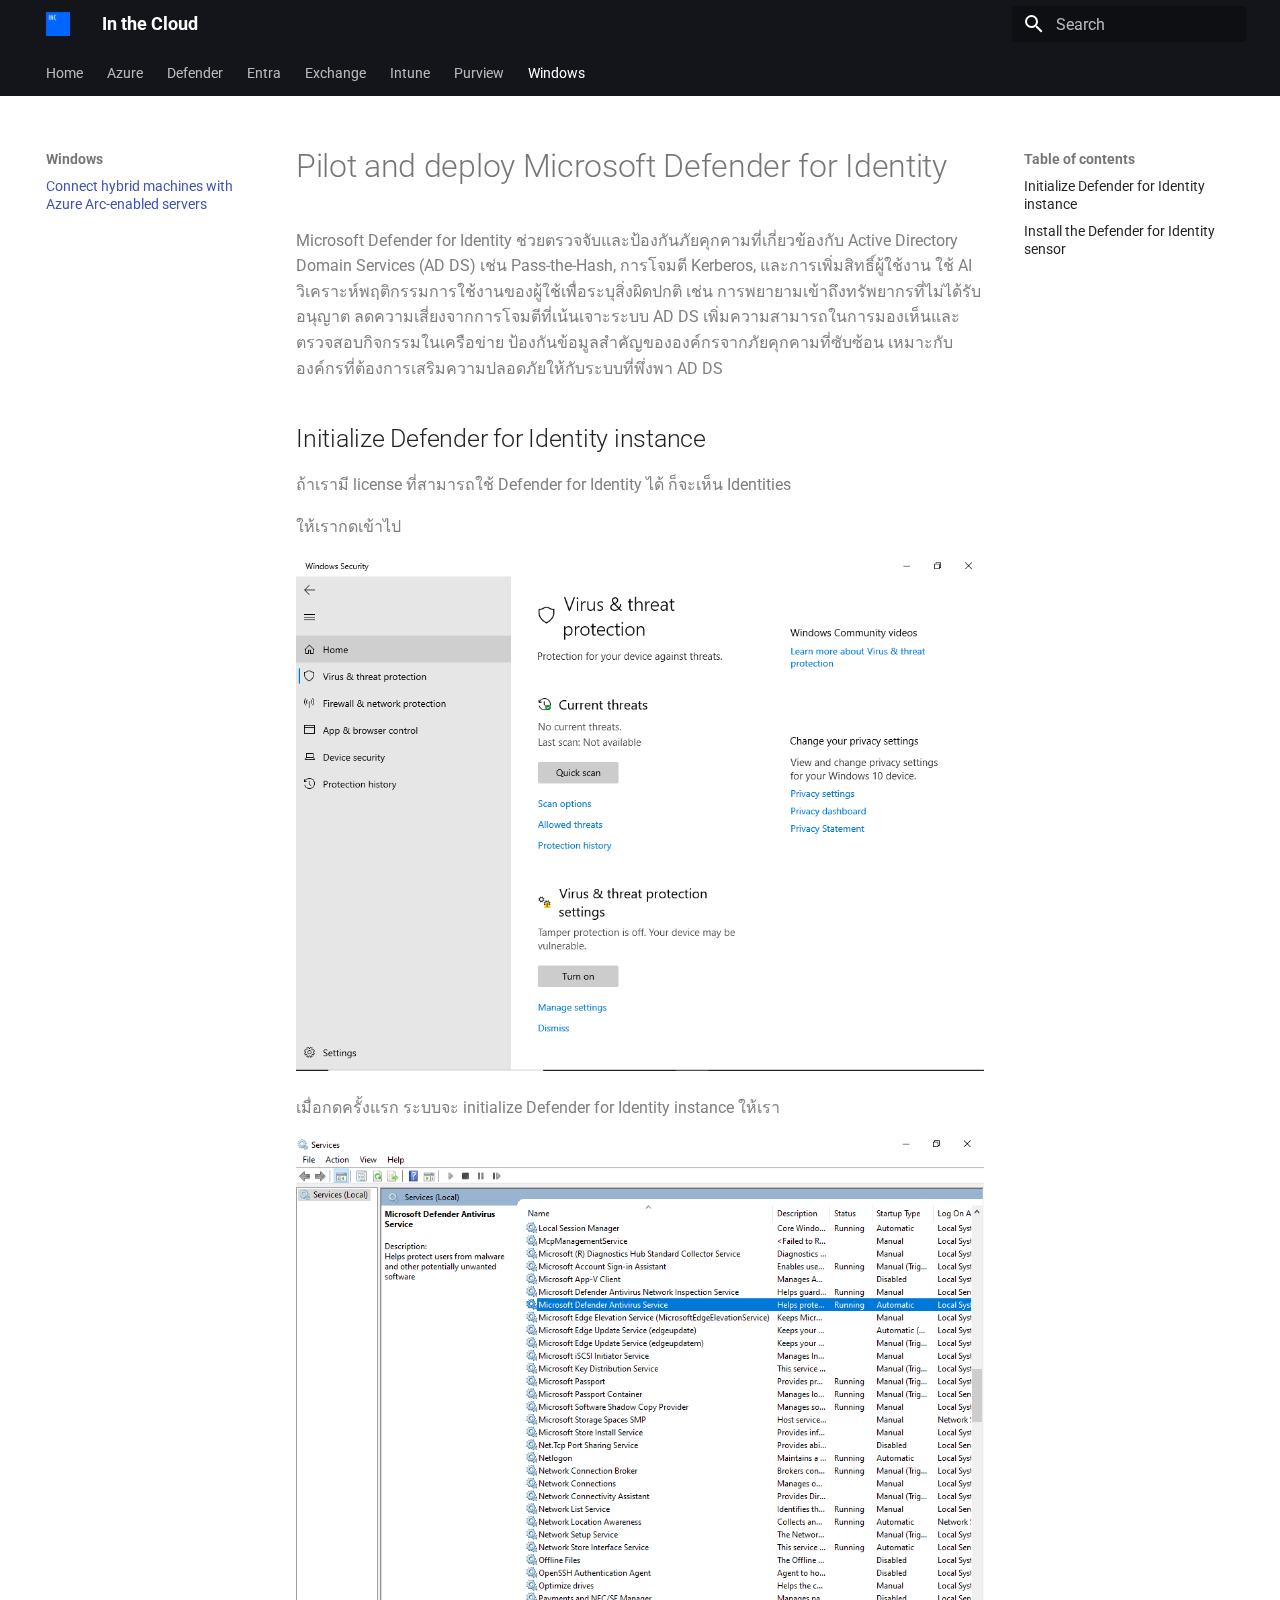
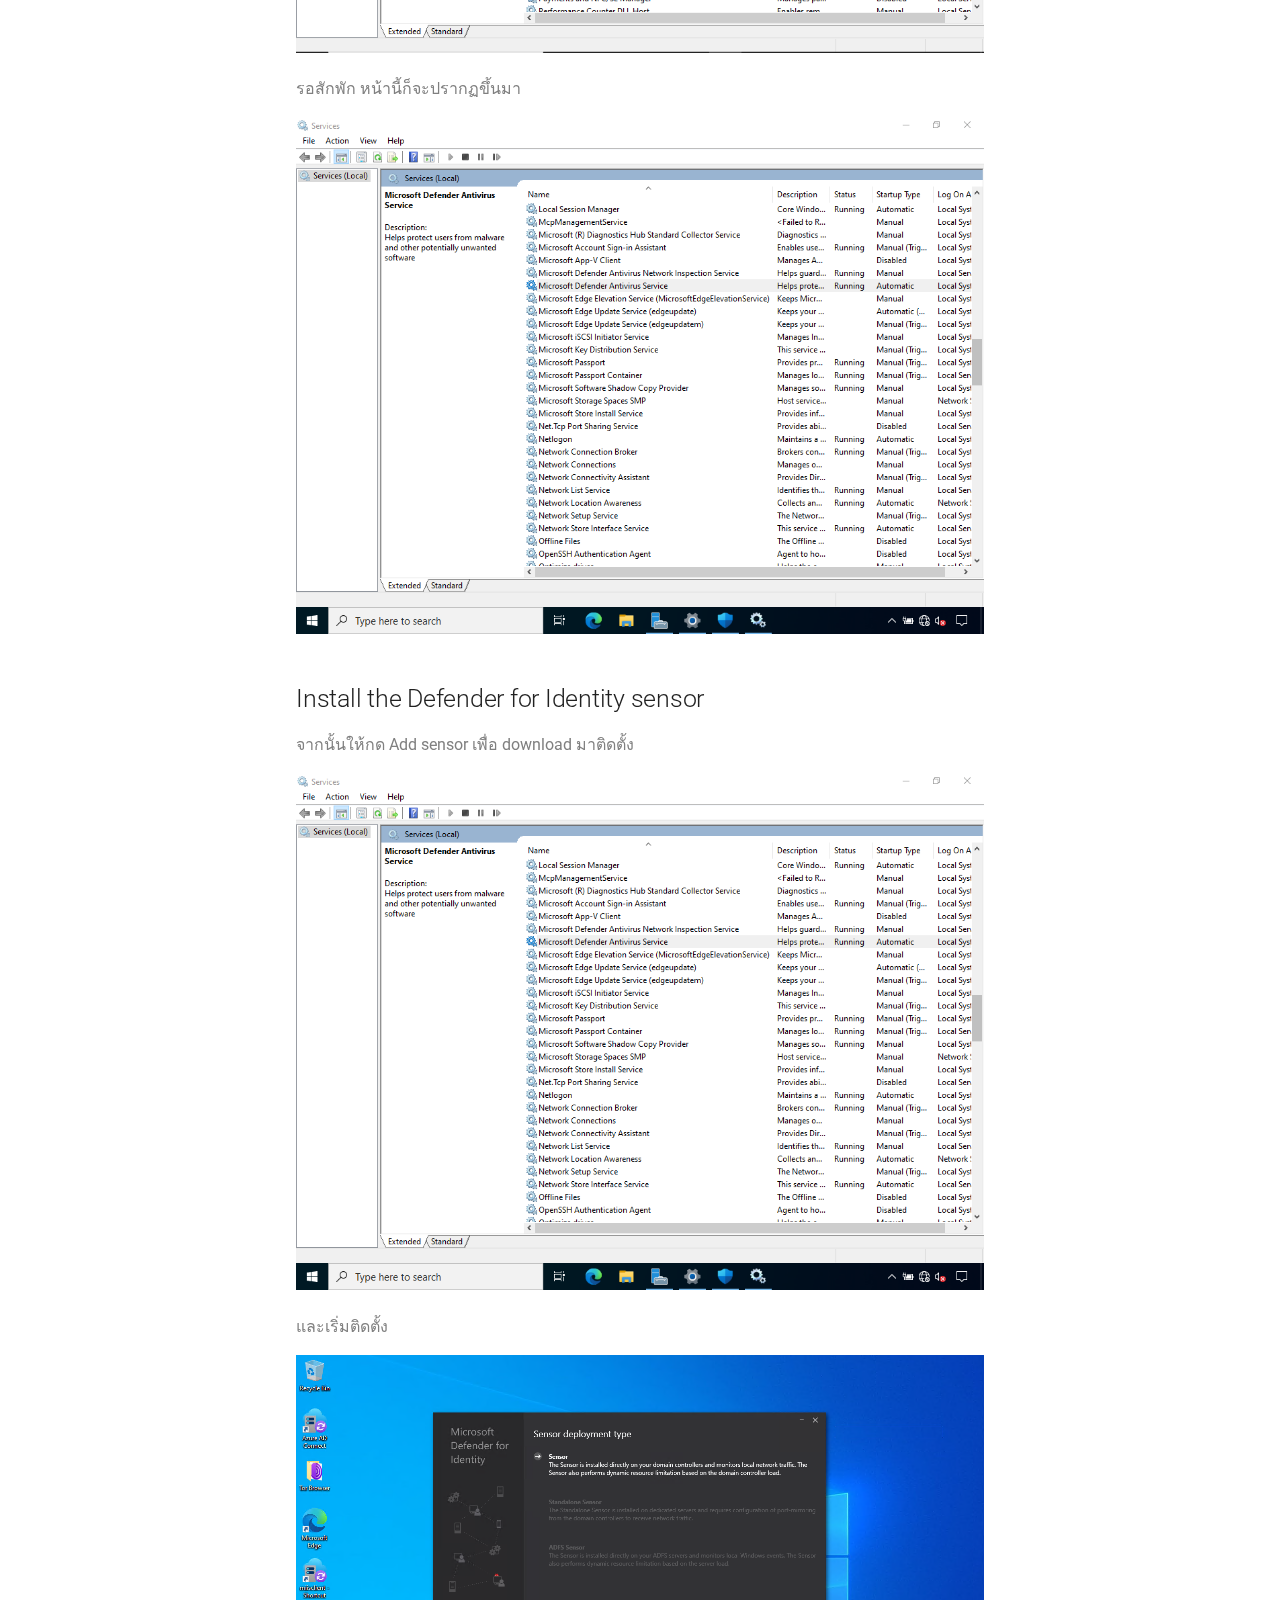
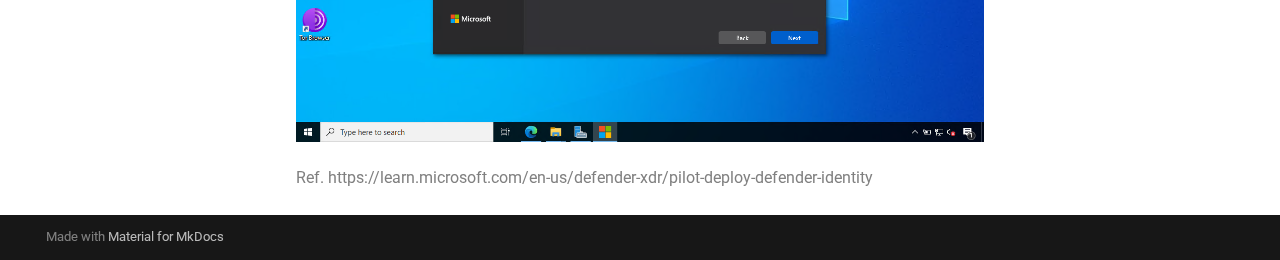
==== commit 20dbc6c1: "Deployed  with MkDocs version: 1.6.0" ====
--- a/ms/defender/Pilot and deploy Microsoft Defender for Identity/index.html
+++ b/ms/defender/Pilot and deploy Microsoft Defender for Identity/index.html
@@ -63,7 +63,7 @@
     
     
     
-    <body dir="ltr" data-md-color-scheme="default" data-md-color-primary="white" data-md-color-accent="indigo">
+    <body dir="ltr" data-md-color-scheme="default" data-md-color-primary="black" data-md-color-accent="indigo">
   
     
     <input class="md-toggle" data-md-toggle="drawer" type="checkbox" id="__drawer" autocomplete="off">
--- a/stylesheets/extra.css
+++ b/stylesheets/extra.css
@@ -25,6 +25,7 @@
 }
 }
 
+/*
 .md-header--shadow {
   box-shadow: 0 0 .2rem #ffffffff, 0 .2rem .4rem #ffff;
   transition: transform .25s cubic-bezier(.1,.7,.1,1), box-shadow .25s;
@@ -36,4 +37,4 @@
   --md-footer-fg-color--lighter: #526cfe;
   --md-footer-bg-color: #ffff;
   --md-footer-bg-color--dark: #ffff;
-}+}*/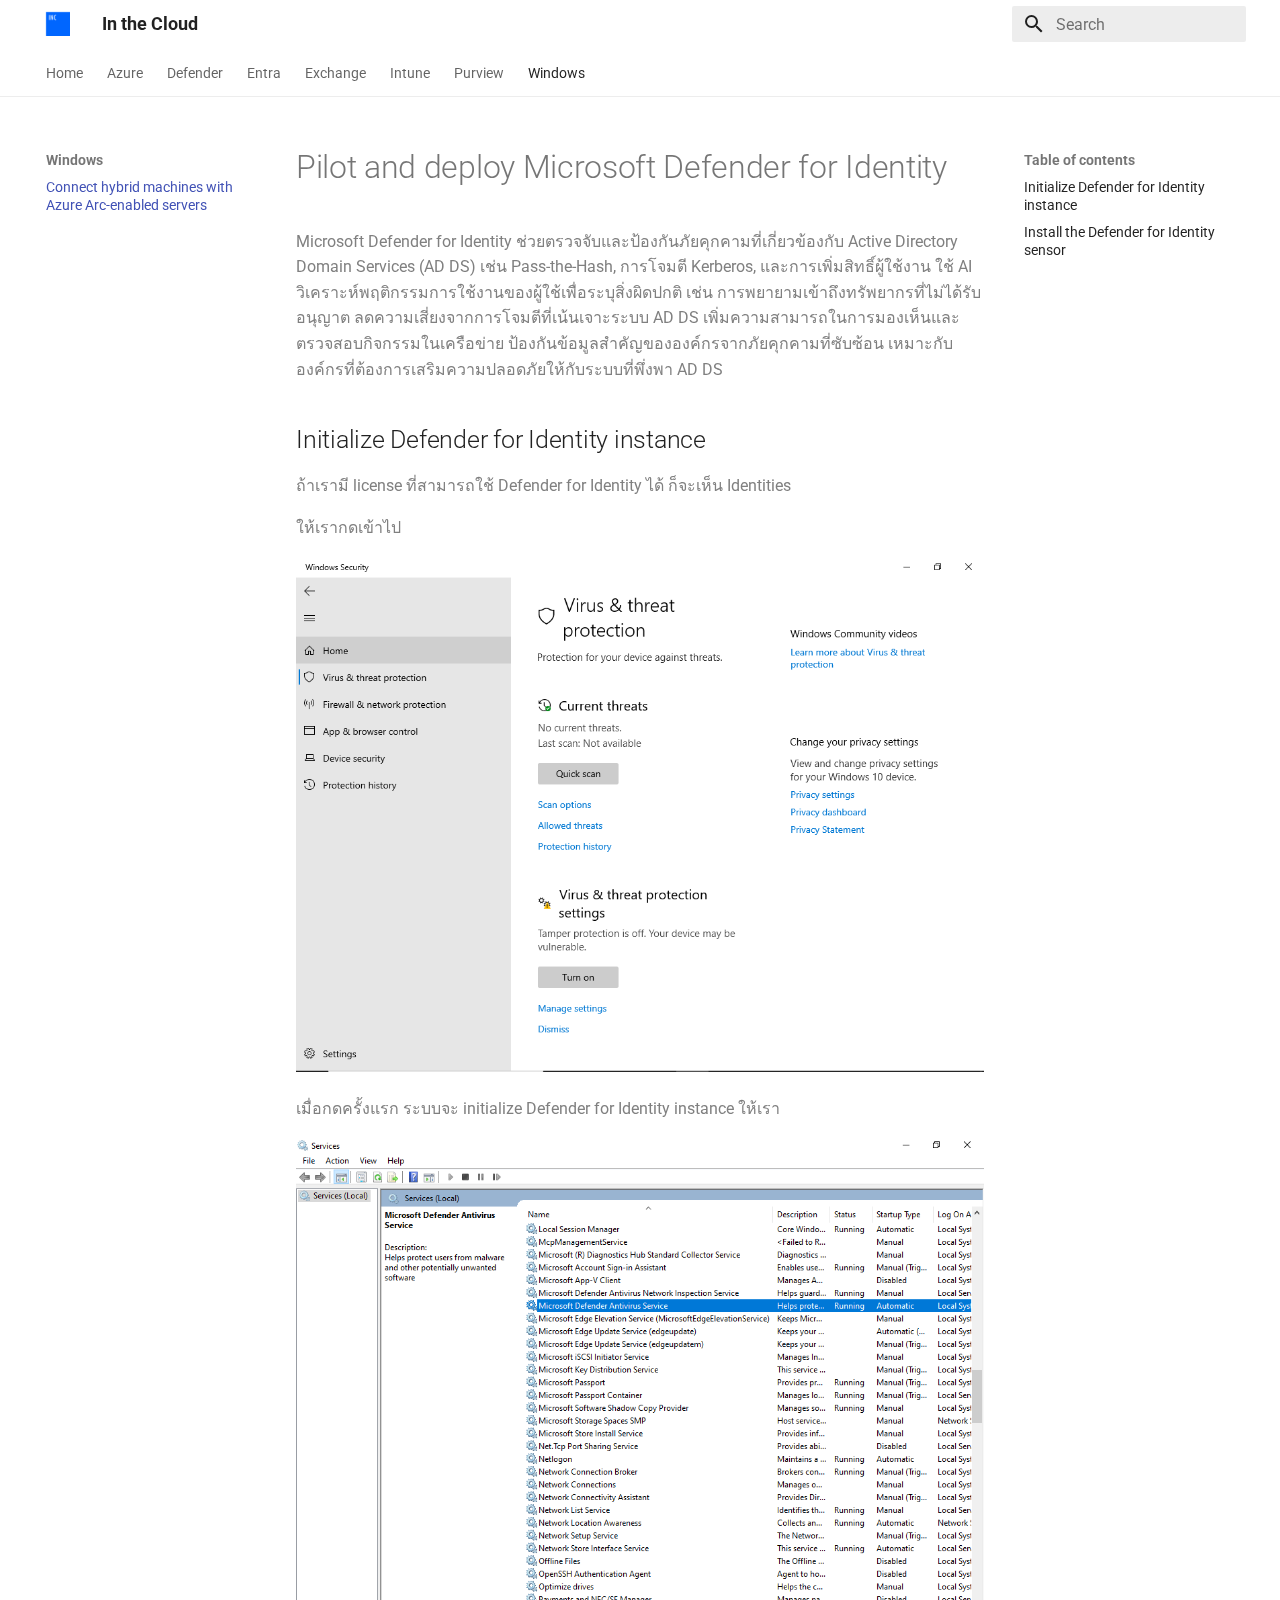
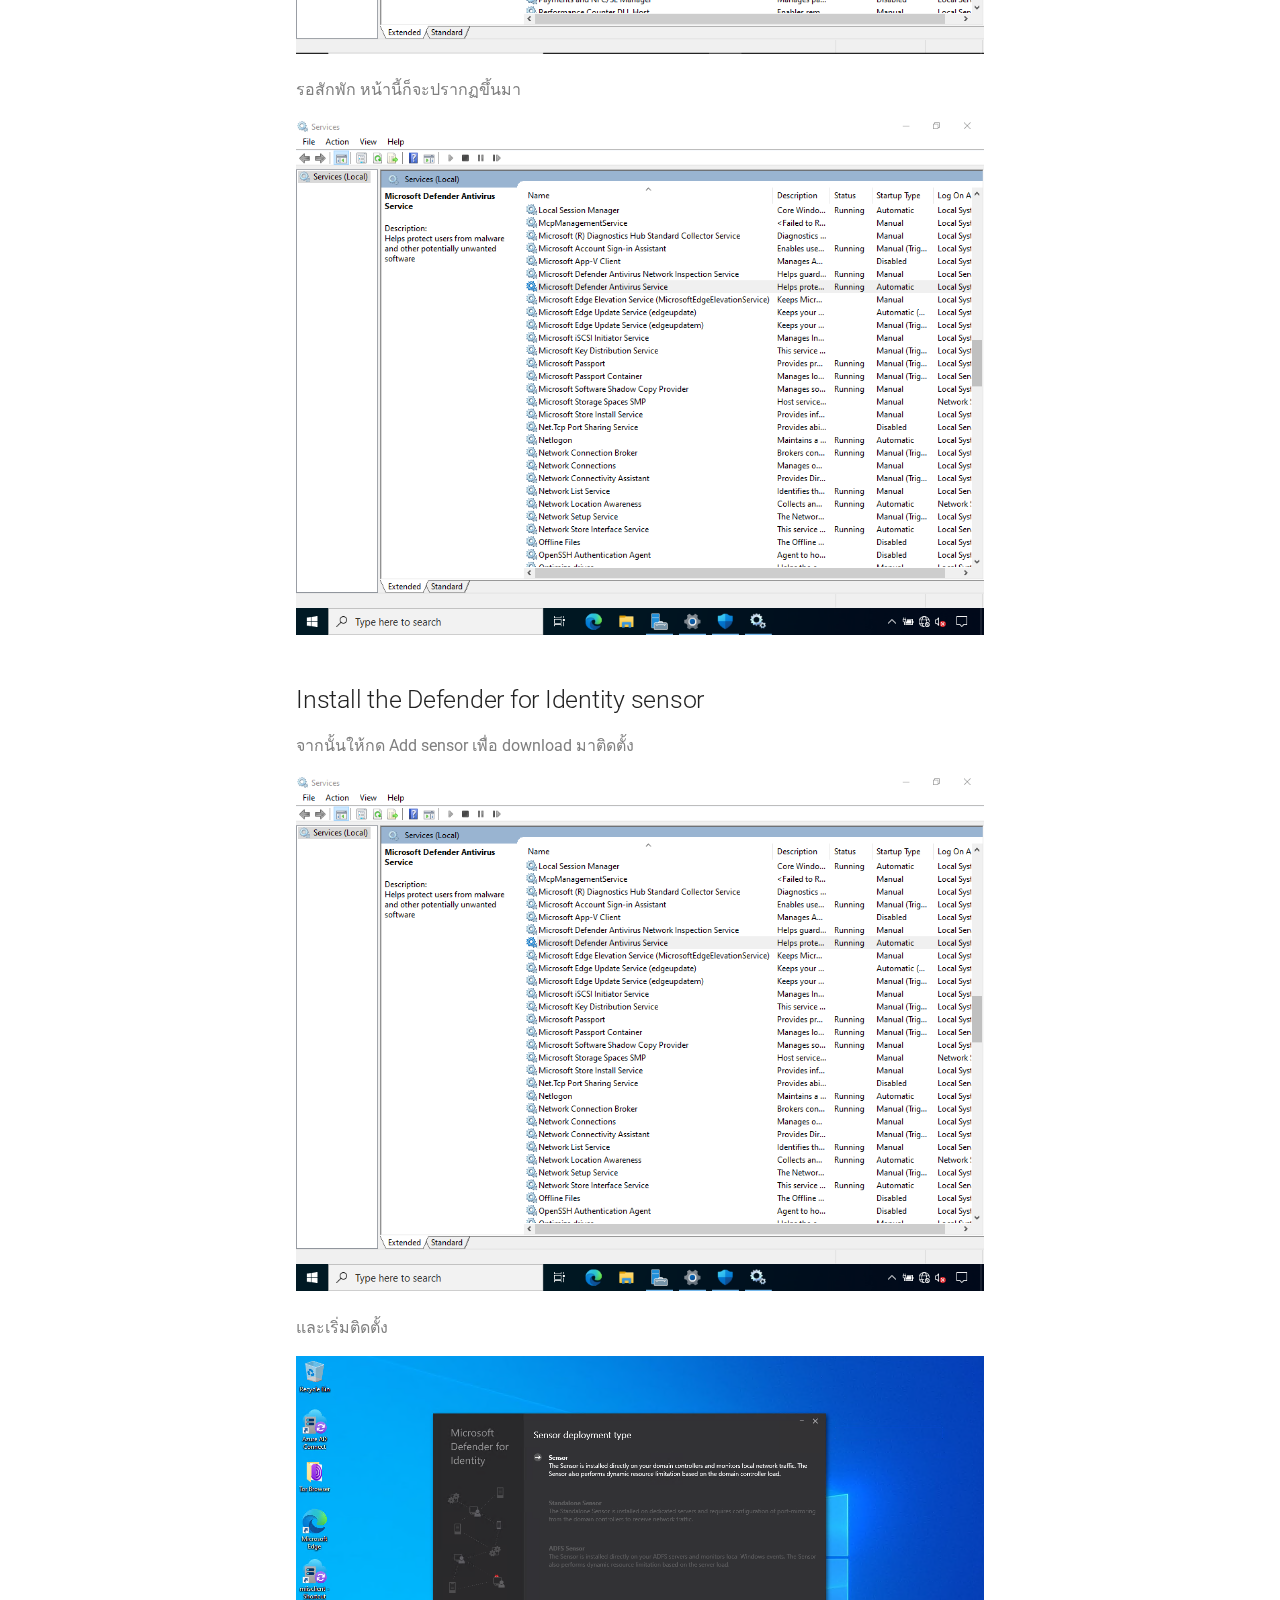
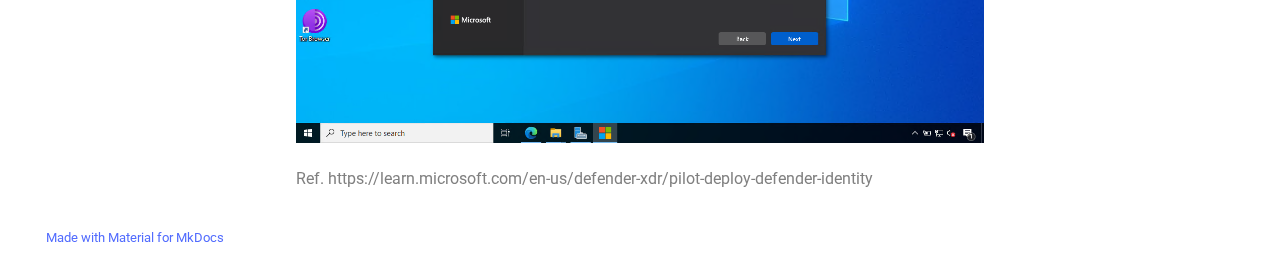
==== commit b7d04d02: "Deployed  with MkDocs version: 1.6.0" ====
--- a/ms/defender/Pilot and deploy Microsoft Defender for Identity/index.html
+++ b/ms/defender/Pilot and deploy Microsoft Defender for Identity/index.html
@@ -63,7 +63,7 @@
     
     
     
-    <body dir="ltr" data-md-color-scheme="default" data-md-color-primary="black" data-md-color-accent="indigo">
+    <body dir="ltr" data-md-color-scheme="default" data-md-color-primary="white" data-md-color-accent="indigo">
   
     
     <input class="md-toggle" data-md-toggle="drawer" type="checkbox" id="__drawer" autocomplete="off">
--- a/stylesheets/extra.css
+++ b/stylesheets/extra.css
@@ -25,7 +25,6 @@
 }
 }
 
-/*
 .md-header--shadow {
   box-shadow: 0 0 .2rem #ffffffff, 0 .2rem .4rem #ffff;
   transition: transform .25s cubic-bezier(.1,.7,.1,1), box-shadow .25s;
@@ -37,4 +36,4 @@
   --md-footer-fg-color--lighter: #526cfe;
   --md-footer-bg-color: #ffff;
   --md-footer-bg-color--dark: #ffff;
-}*/+}